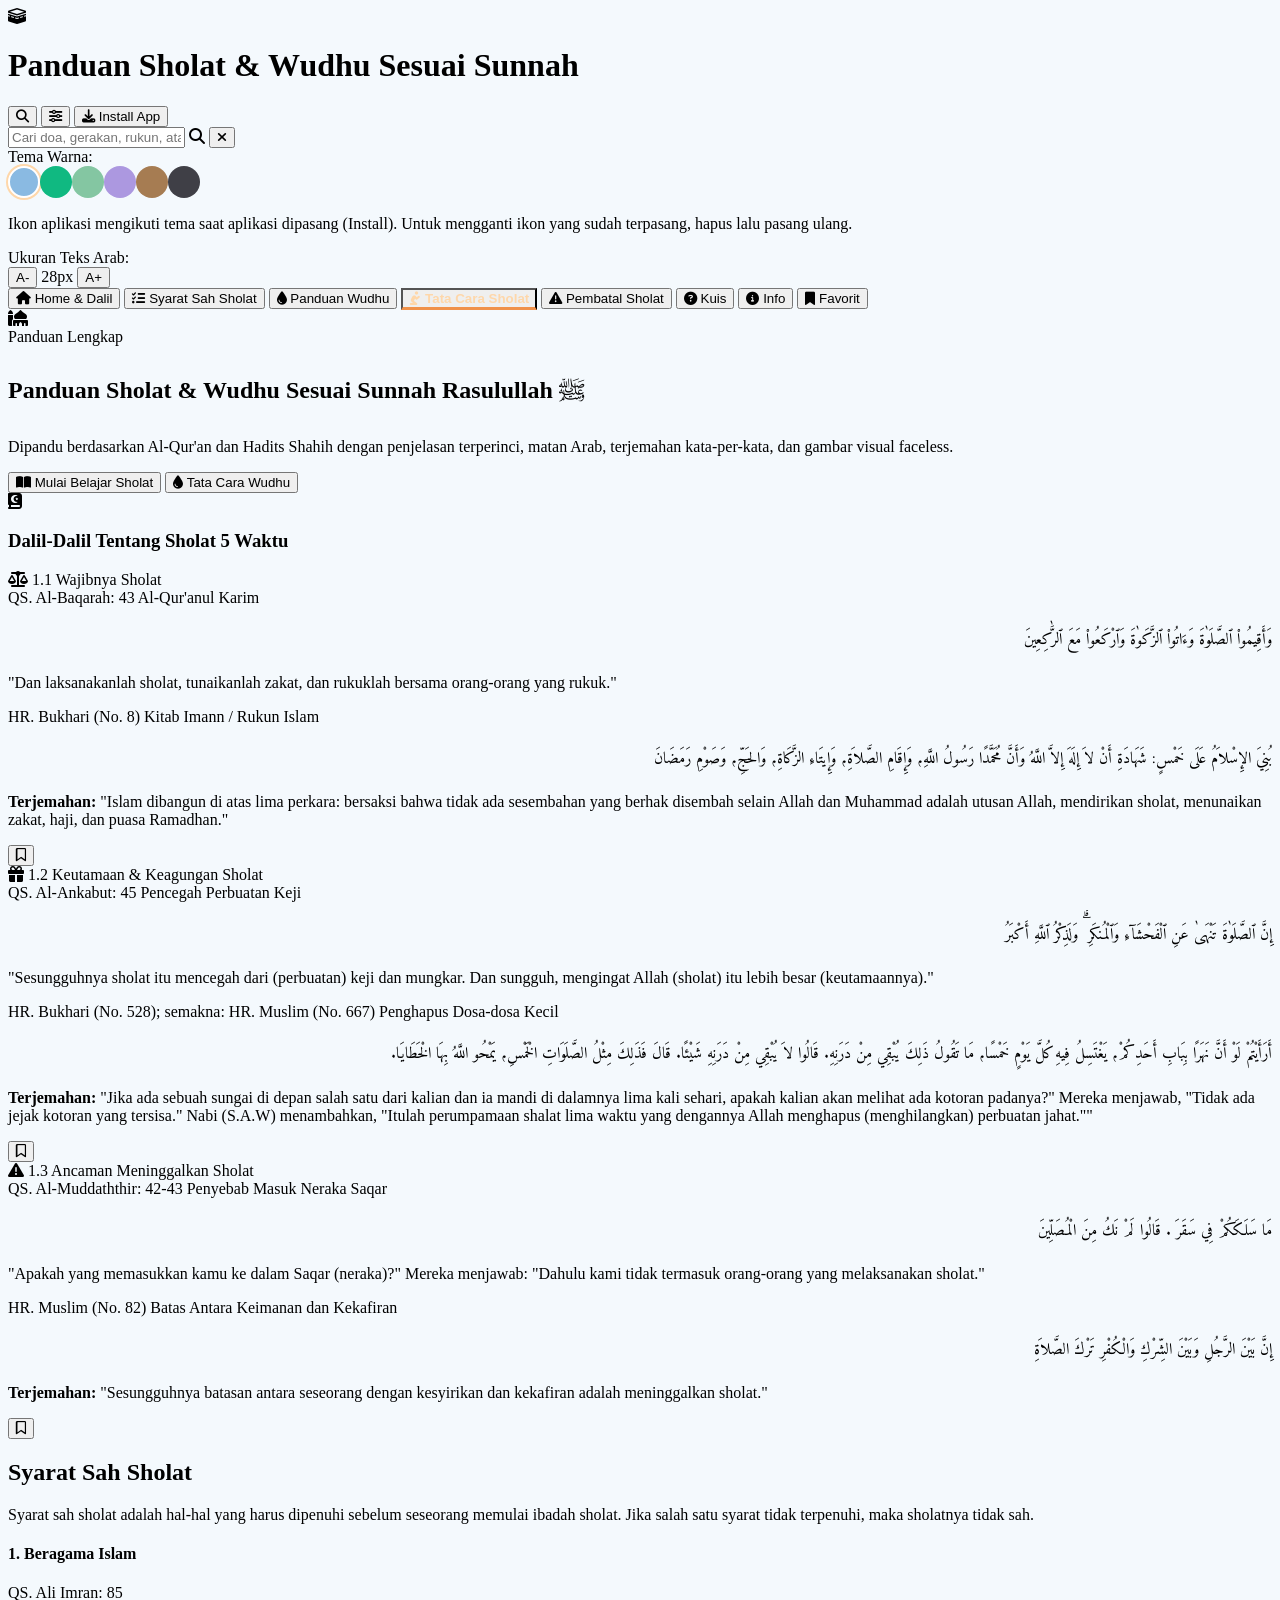
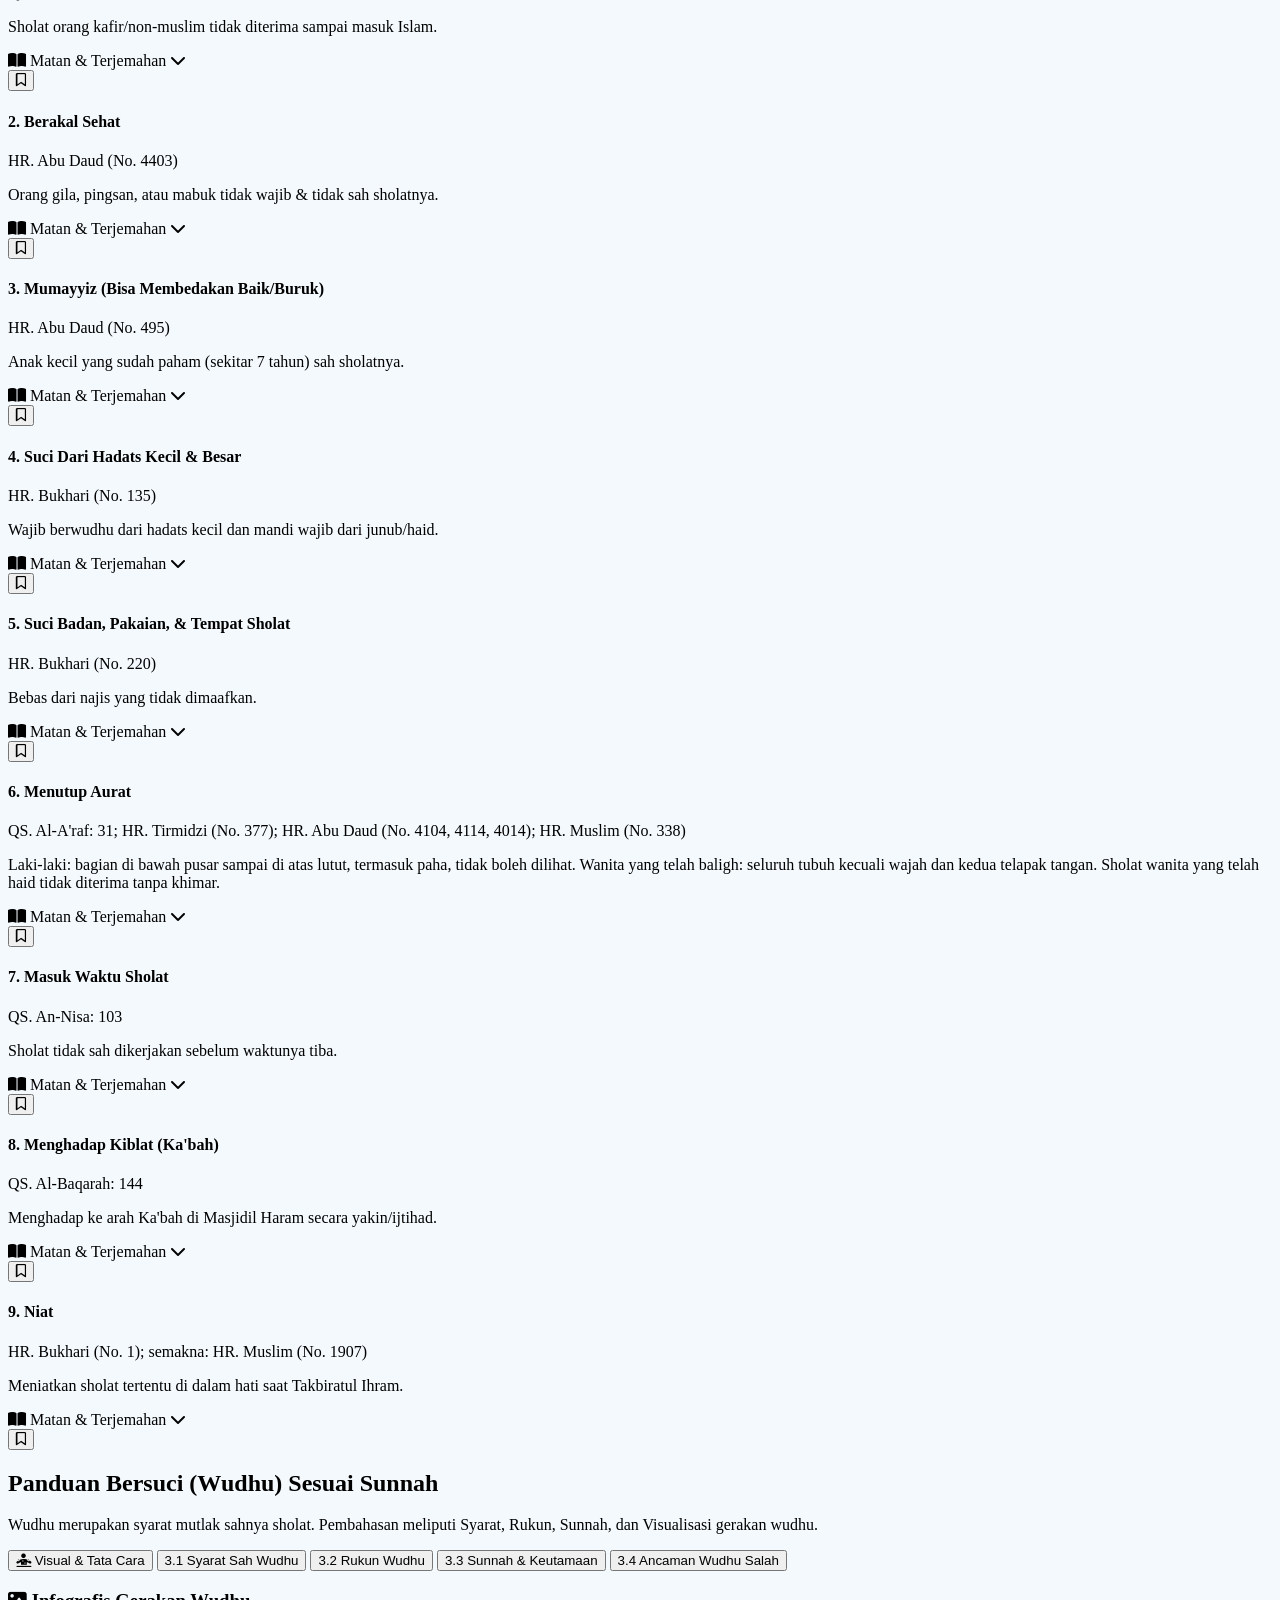
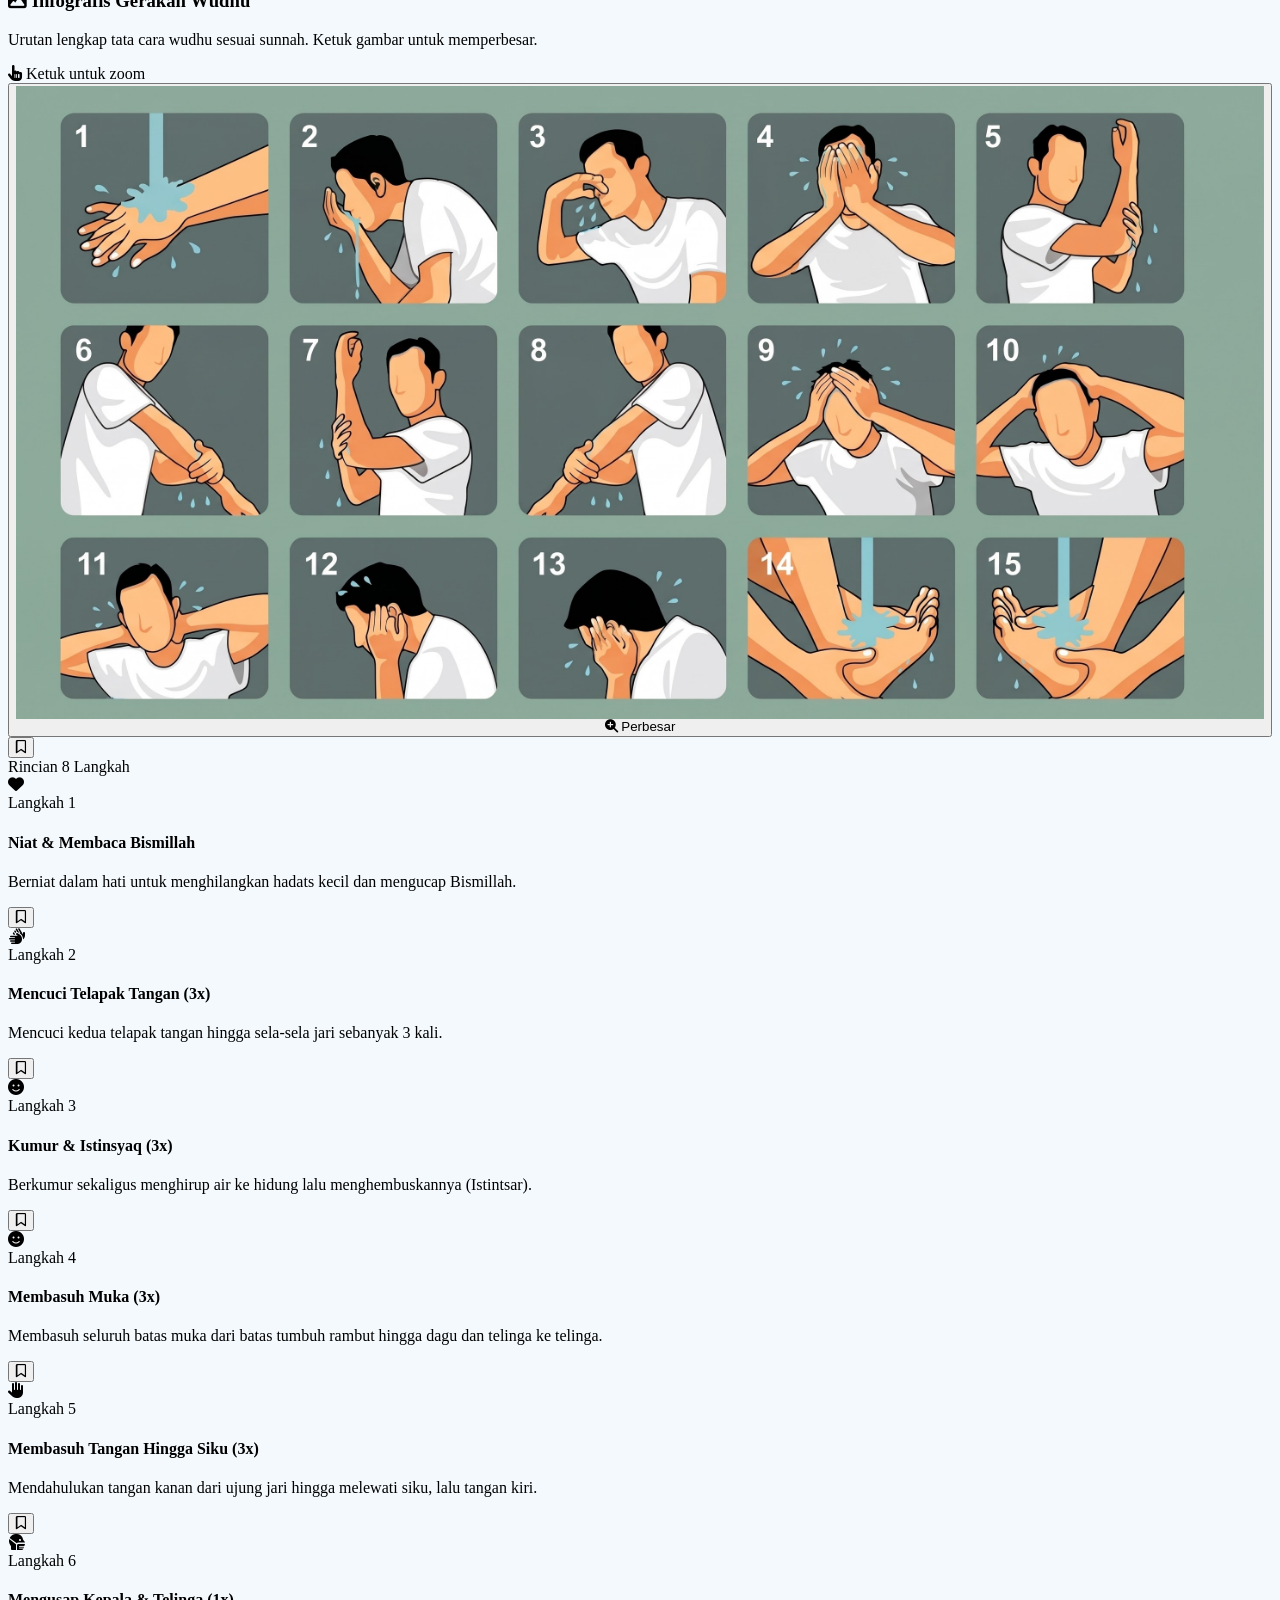
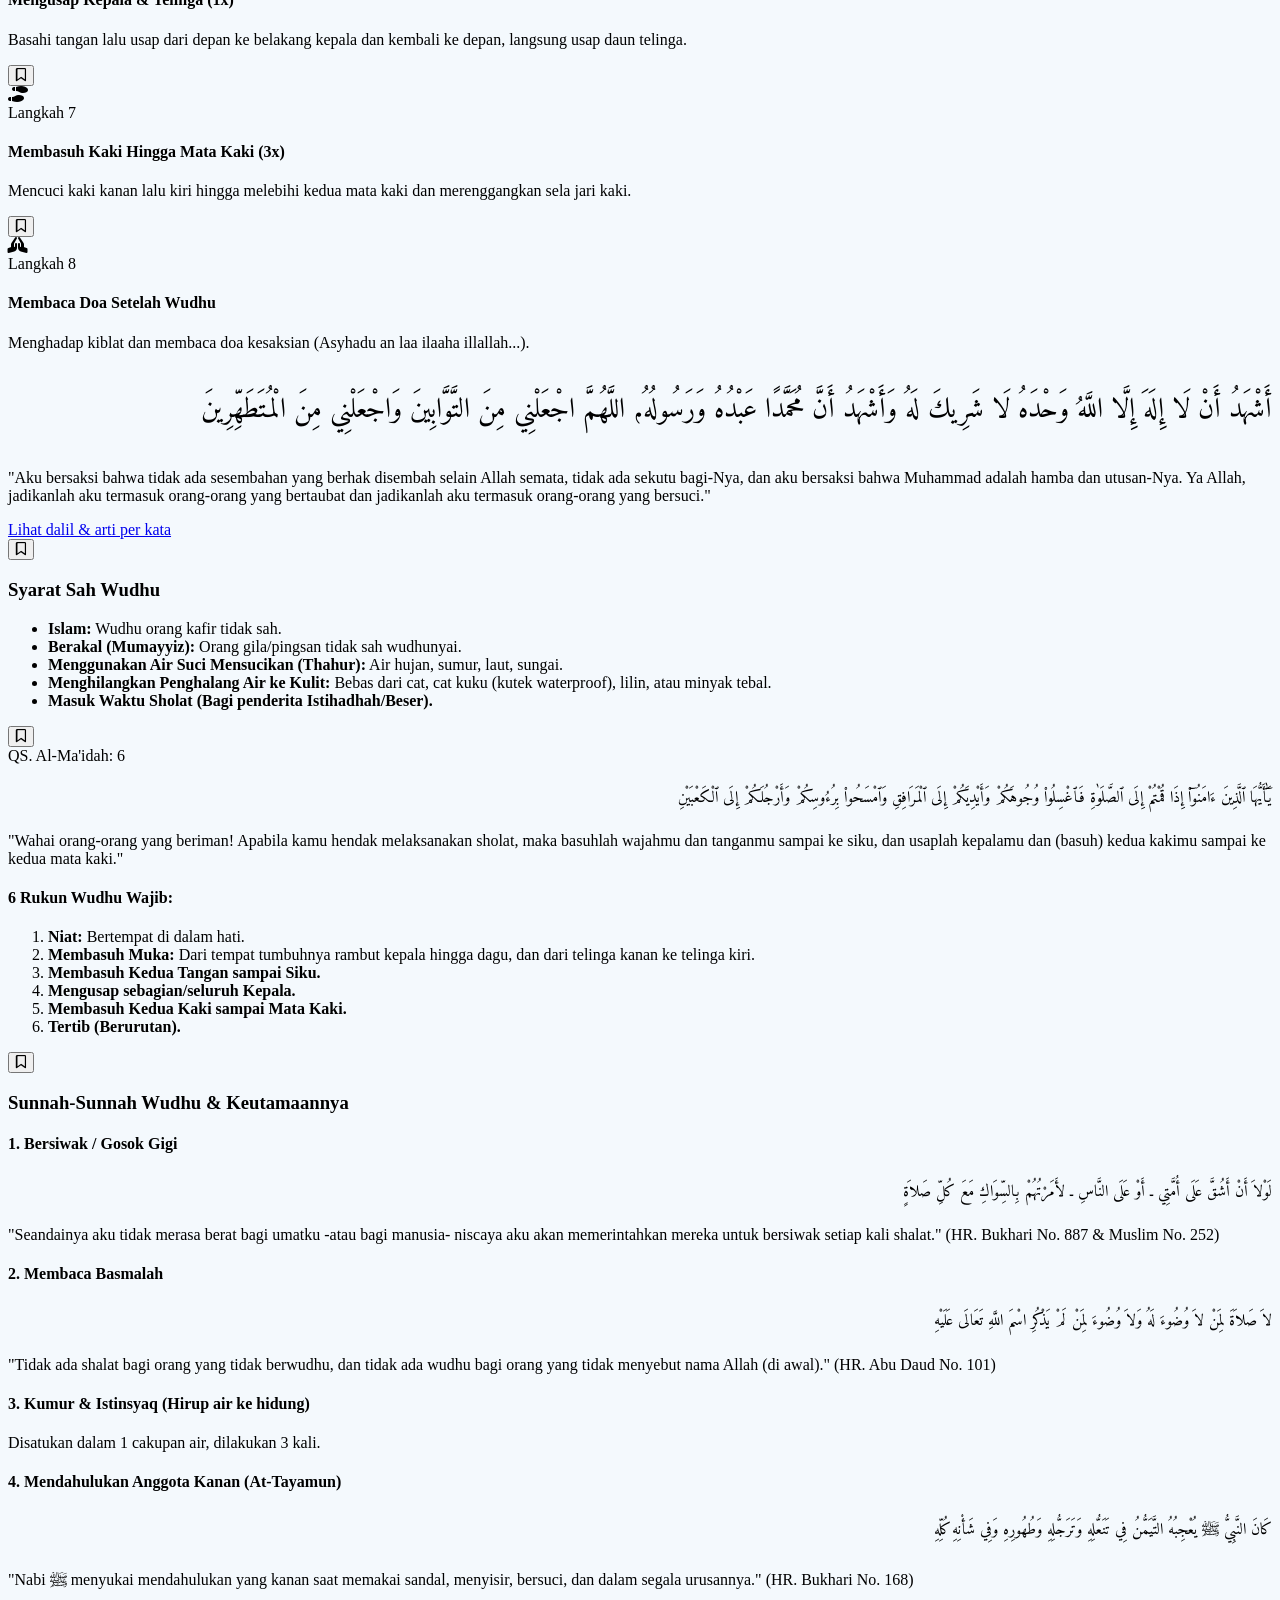
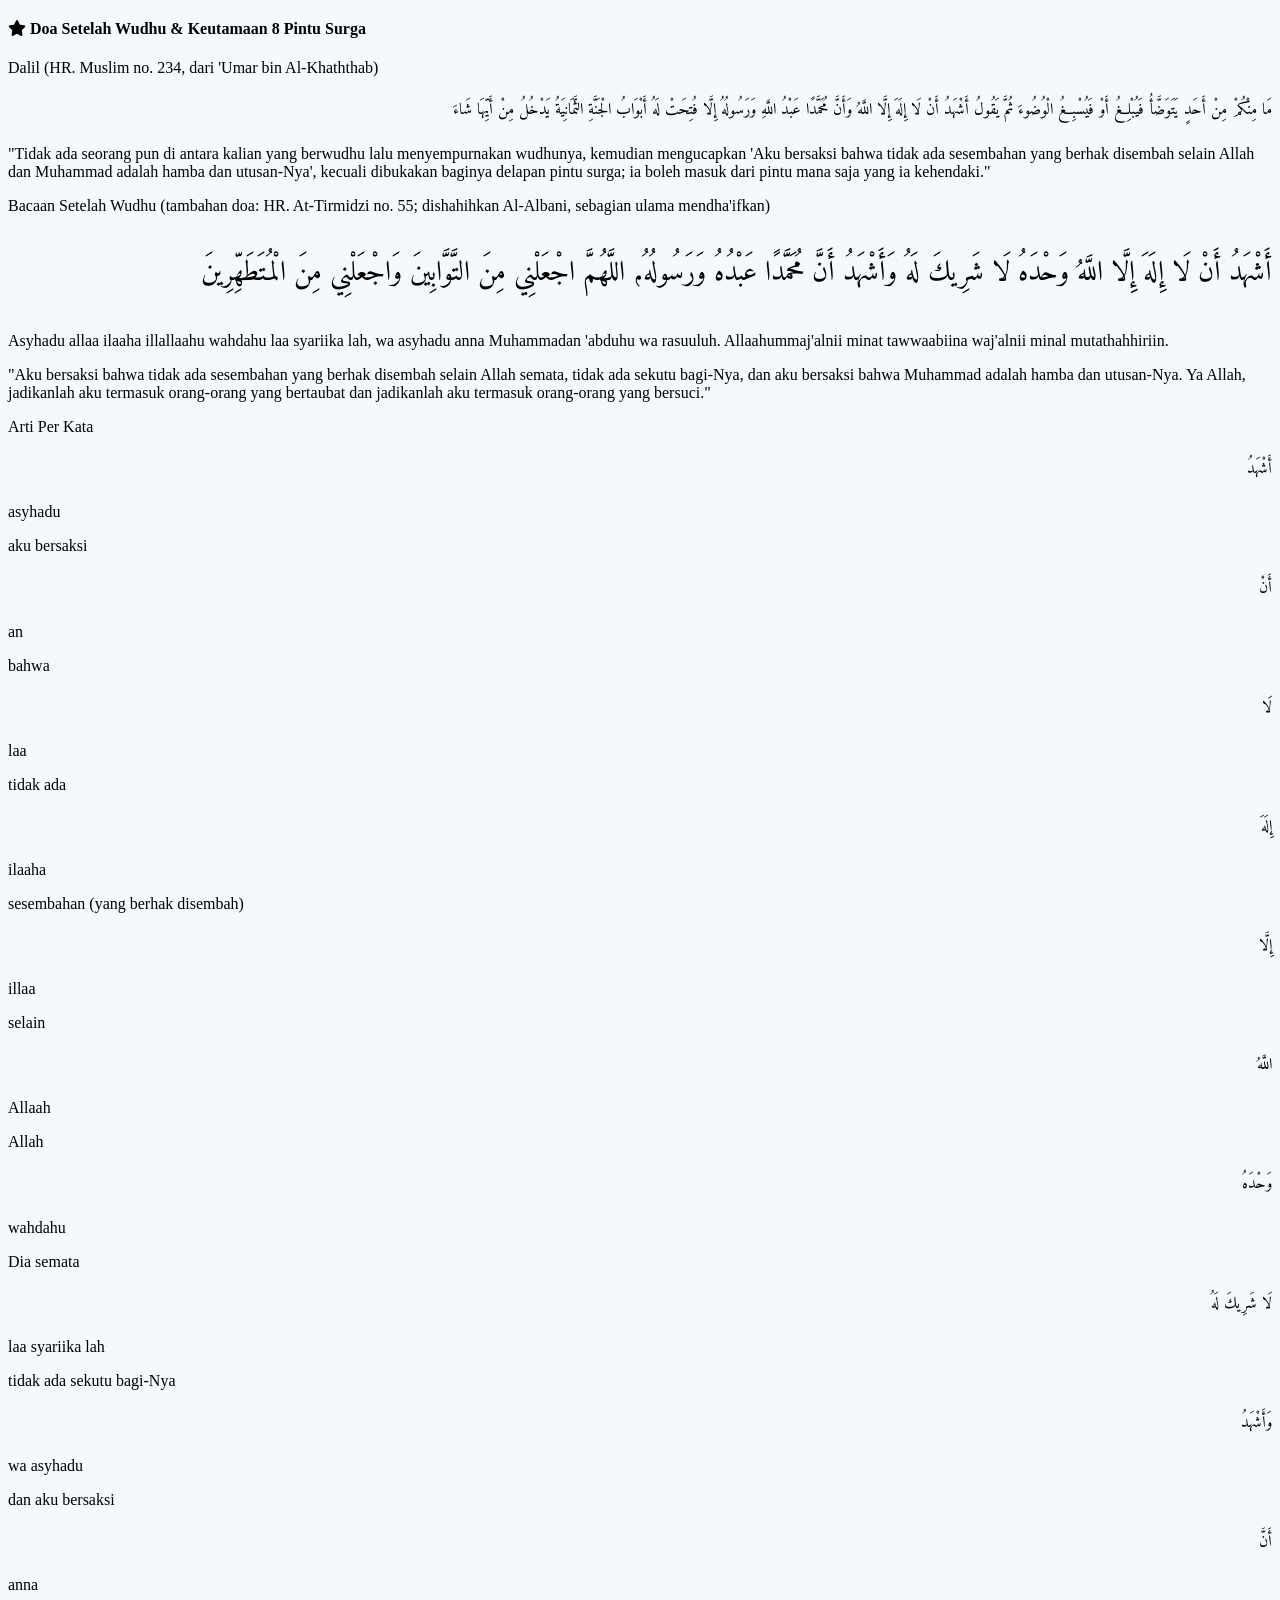
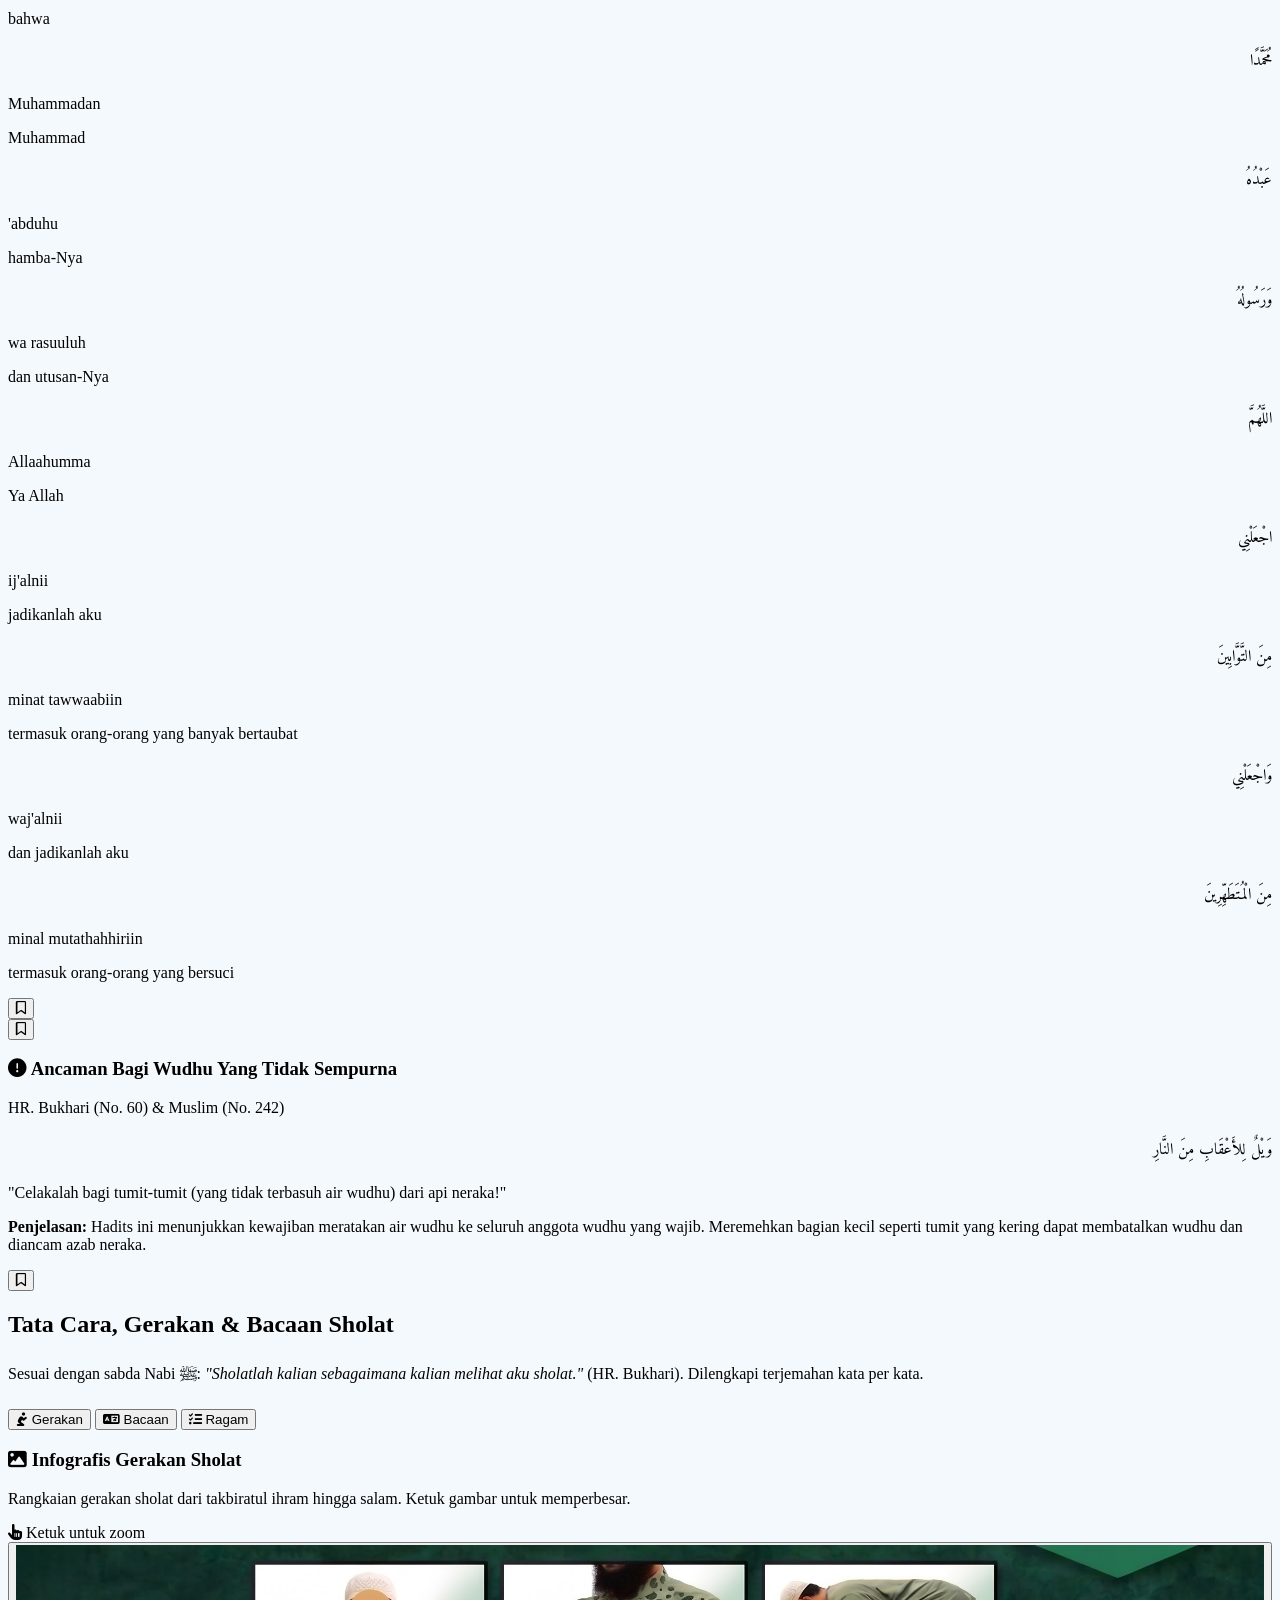
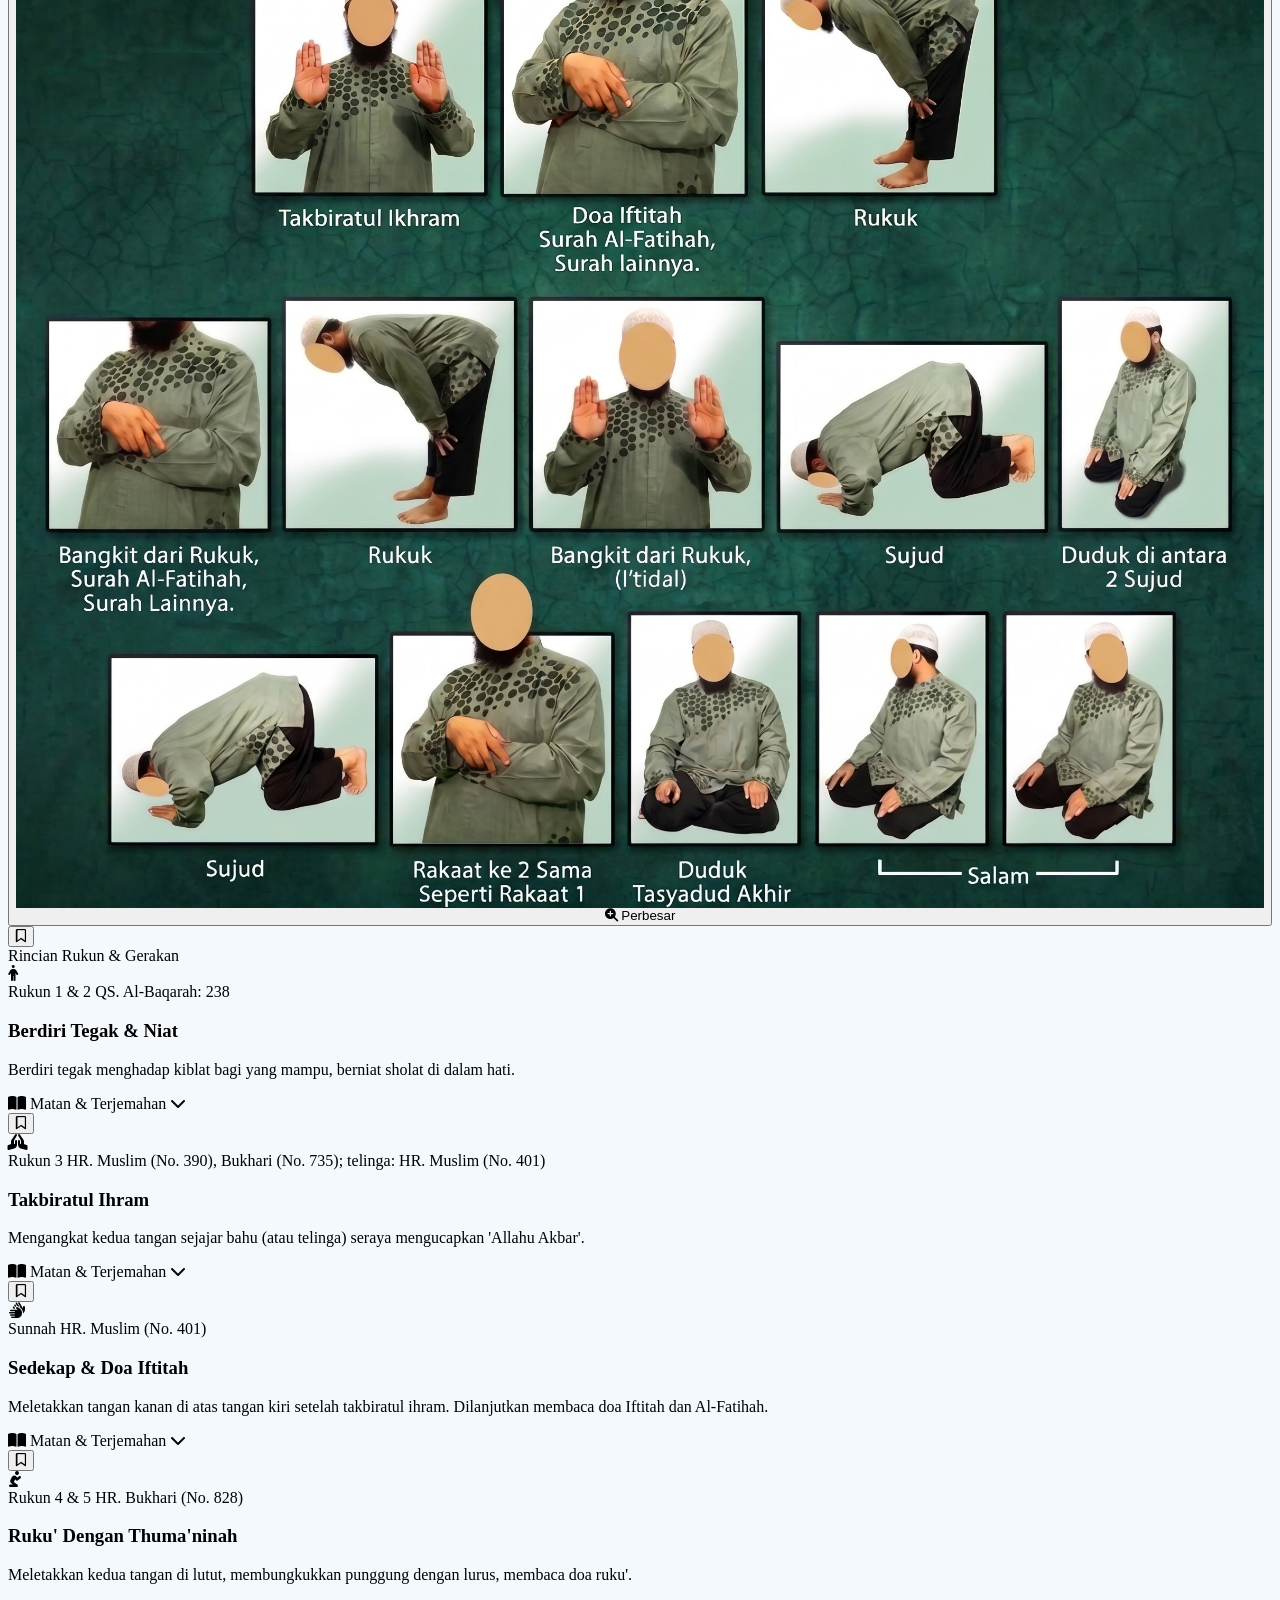
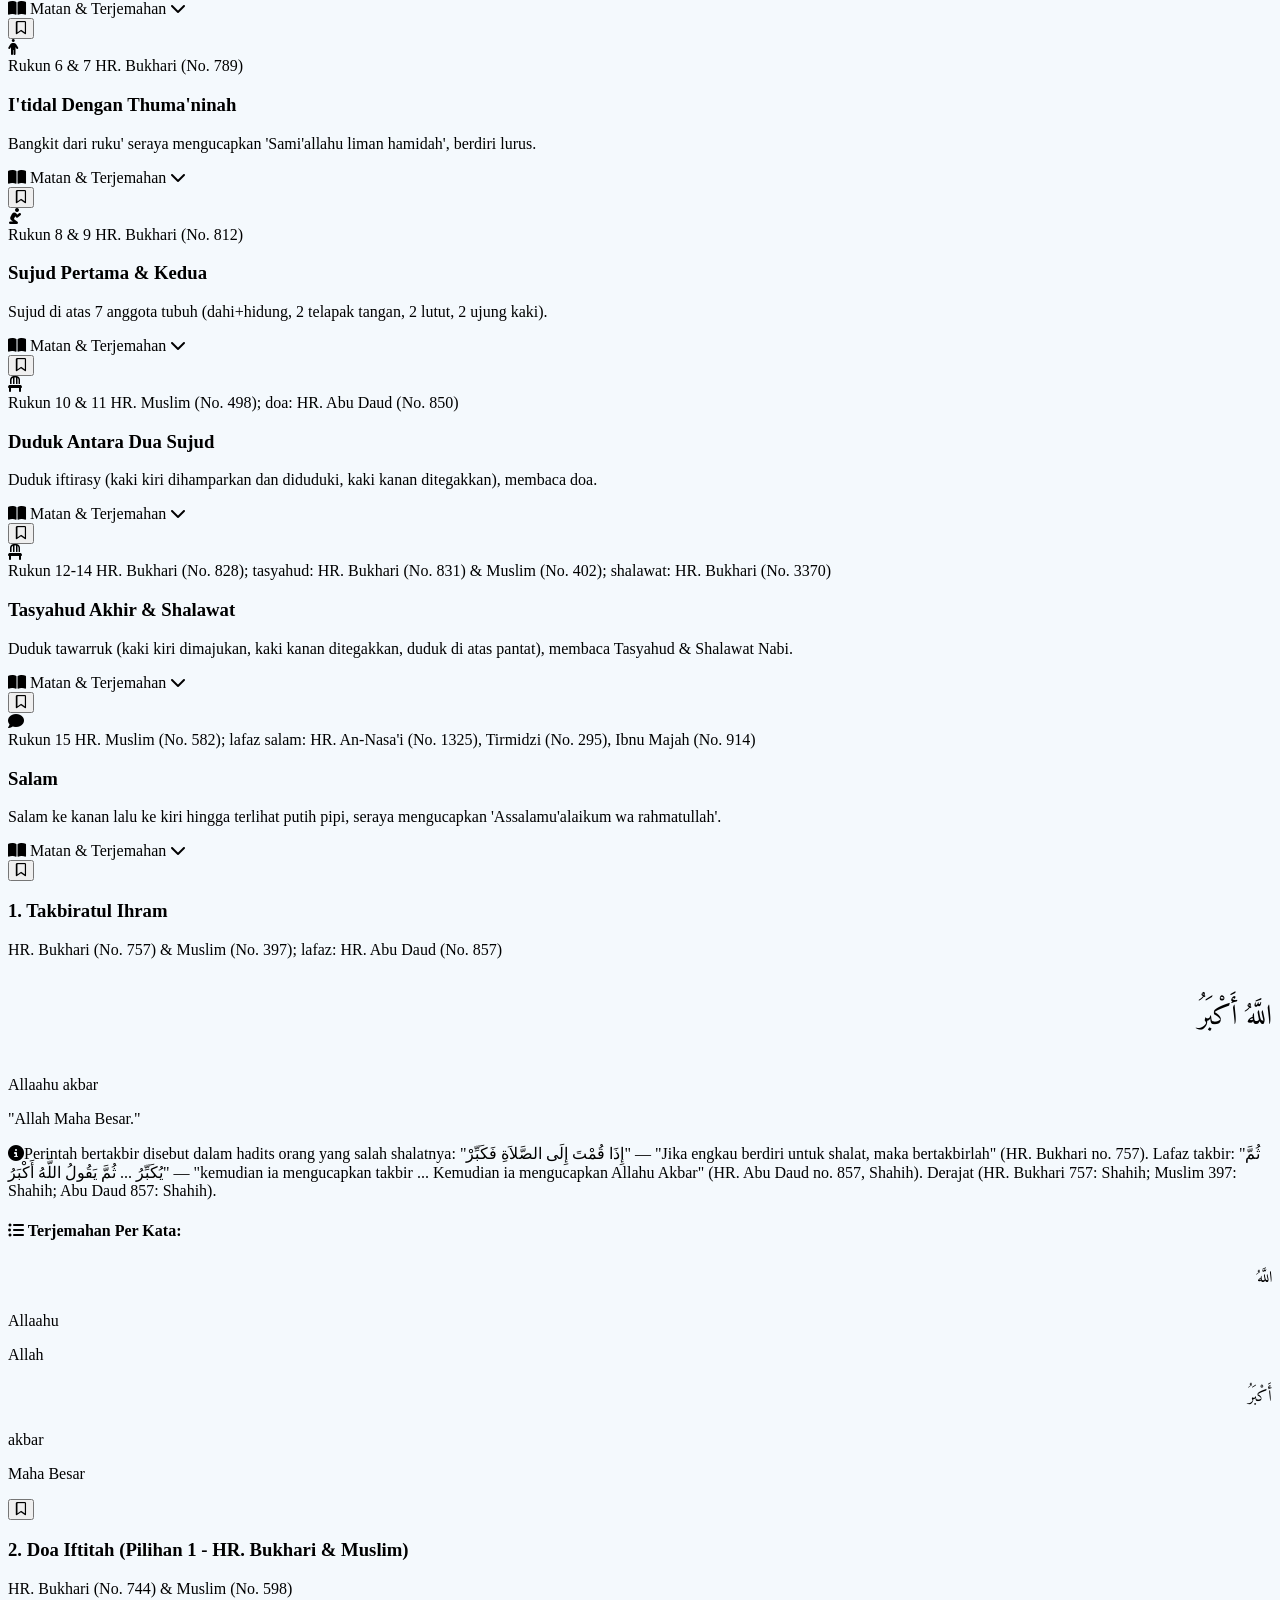
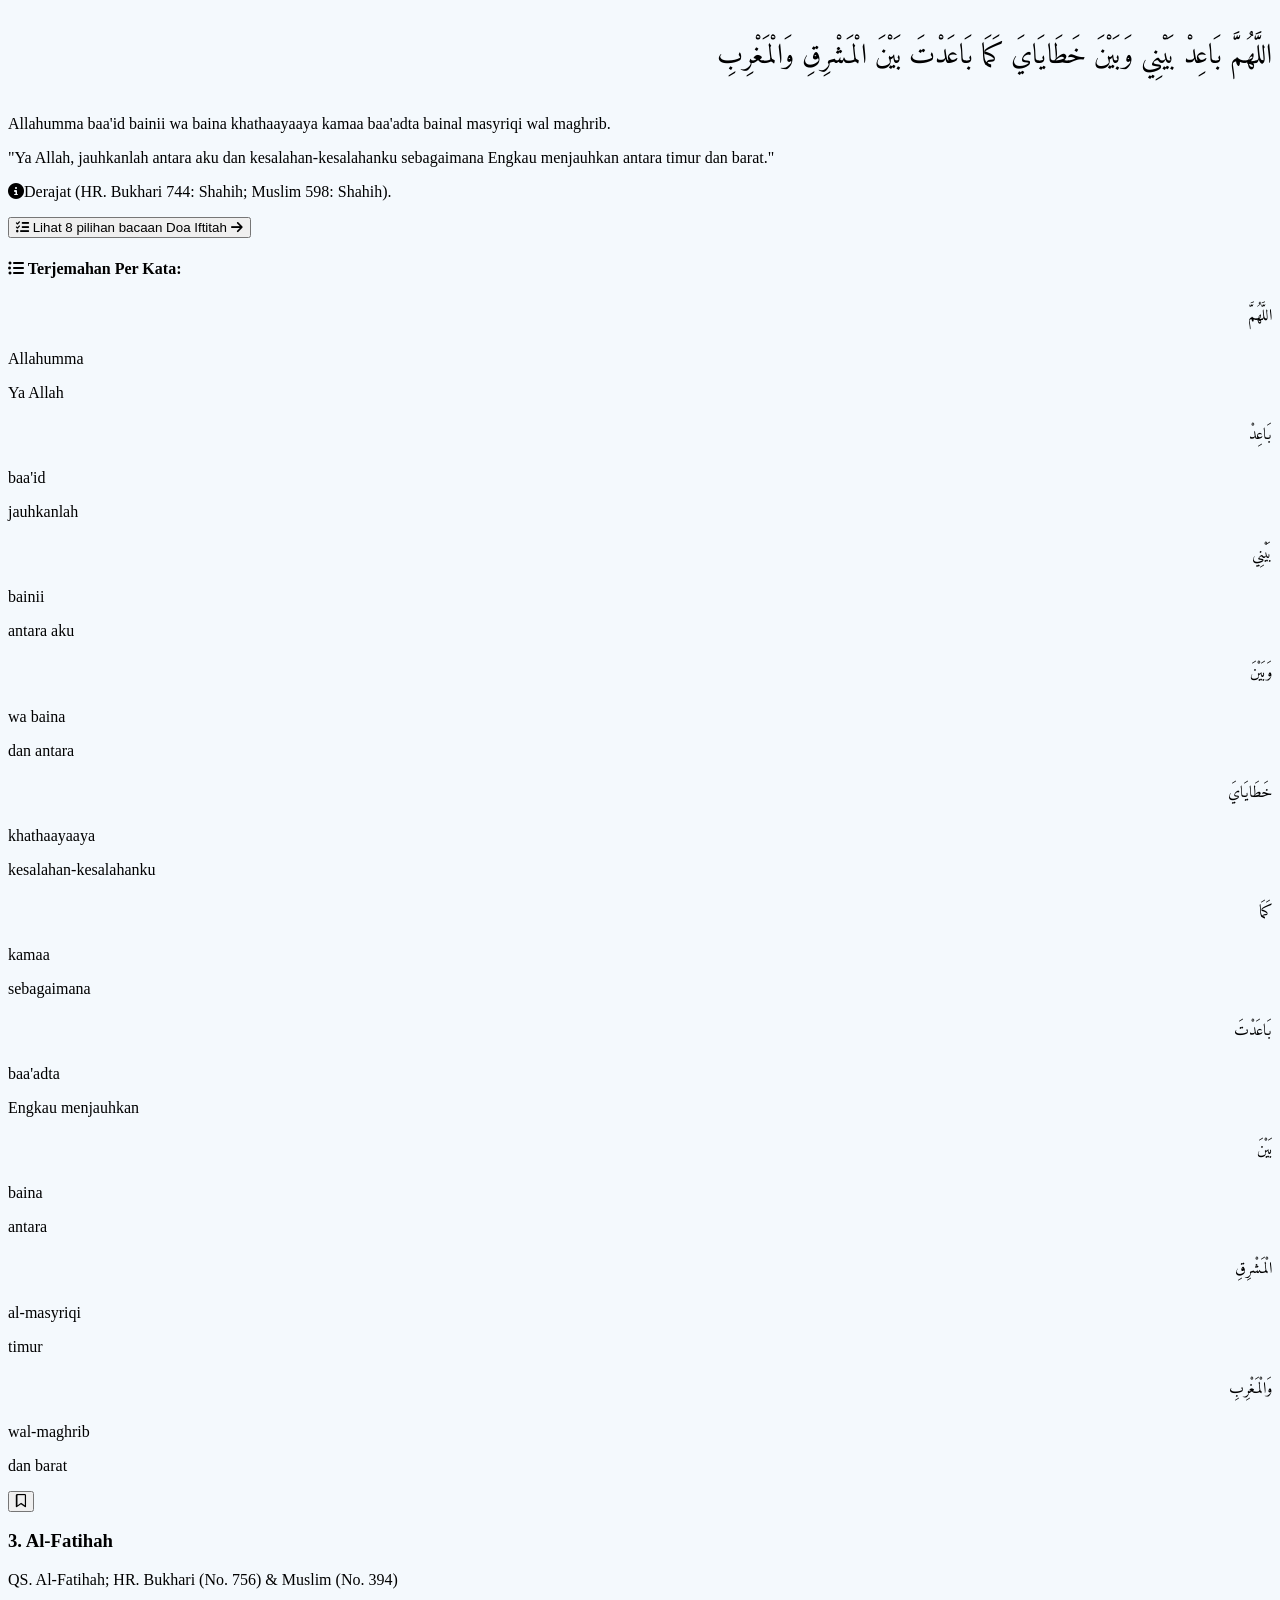
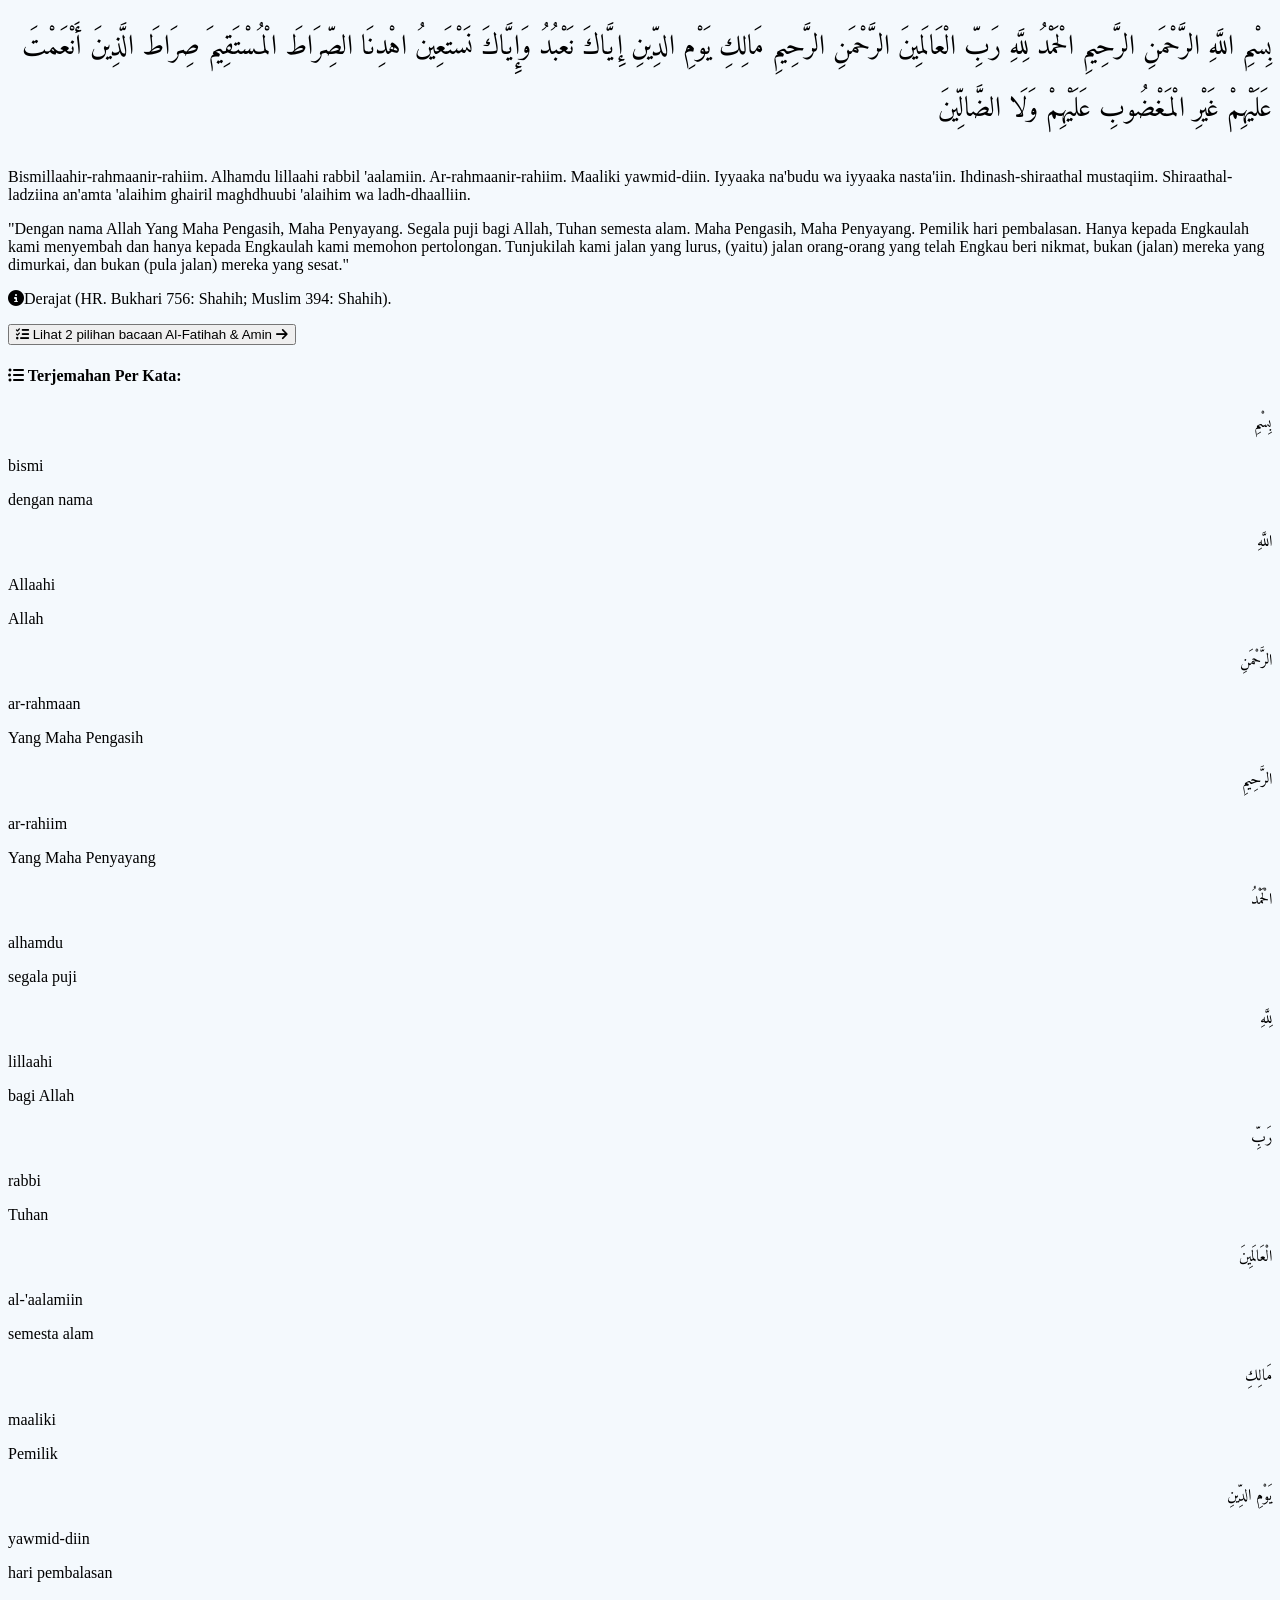
==== bacaan-sholat/index.html @ ae9d9efe "Add per-section SEO pages, meta tags, sitemap and Google verification Each main section gets its own" ====
<!DOCTYPE html>
<!-- DIBUAT OTOMATIS oleh scripts/build-pages.mjs dari index.html + js/data/routes.js. Jangan diedit langsung. -->
<html lang="id">
<head>
    <meta charset="UTF-8">
    <base href="../">
    <meta name="viewport" content="width=device-width, initial-scale=1.0">
    <title>Bacaan Sholat Lengkap: Arab, Latin &amp; Arti per Kata</title>

    <!-- SEO -->
    <meta name="description" content="Bacaan sholat lengkap dari takbiratul ihram, doa iftitah, Al-Fatihah, ruku, sujud, tasyahud dan shalawat hingga salam, dalam tulisan Arab, latin dan arti per kata.">
    <meta name="keywords" content="tata cara sholat, tata cara wudhu, bacaan sholat, doa setelah wudhu, syarat sah sholat, pembatal sholat, sholat sesuai sunnah, bacaan sholat latin dan artinya">
    <meta name="robots" content="index, follow, max-image-preview:large">
    <meta name="google-site-verification" content="QCF7VgD83QXwSeT7wKvTJpQHwt1-Q4OP29p5ZGuWldc">
    <meta name="author" content="Panduan Sholat Sunnah">
    <link rel="canonical" href="https://belajarsholat.is-my.app/bacaan-sholat/">

    <!-- Open Graph / social share preview -->
    <meta property="og:type" content="website">
    <meta property="og:locale" content="id_ID">
    <meta property="og:site_name" content="Panduan Sholat & Wudhu Sesuai Sunnah">
    <meta property="og:title" content="Bacaan Sholat Lengkap: Arab, Latin &amp; Arti per Kata">
    <meta property="og:description" content="Bacaan sholat lengkap dari takbiratul ihram, doa iftitah, Al-Fatihah, ruku, sujud, tasyahud dan shalawat hingga salam, dalam tulisan Arab, latin dan arti per kata.">
    <meta property="og:url" content="https://belajarsholat.is-my.app/bacaan-sholat/">
    <meta property="og:image" content="https://belajarsholat.is-my.app/og-image.jpg">
    <meta property="og:image:width" content="1200">
    <meta property="og:image:height" content="630">
    <meta property="og:image:alt" content="Infografis gerakan sholat sesuai sunnah">
    <meta name="twitter:card" content="summary_large_image">
    <meta name="twitter:title" content="Bacaan Sholat Lengkap: Arab, Latin &amp; Arti per Kata">
    <meta name="twitter:description" content="Bacaan sholat lengkap dari takbiratul ihram, doa iftitah, Al-Fatihah, ruku, sujud, tasyahud dan shalawat hingga salam, dalam tulisan Arab, latin dan arti per kata.">
    <meta name="twitter:image" content="https://belajarsholat.is-my.app/og-image.jpg">

    <!-- Structured data -->
    <script type="application/ld+json">
    {
        "@context": "https://schema.org",
        "@graph": [
            {
                "@type": "WebSite",
                "@id": "https://belajarsholat.is-my.app/#website",
                "url": "https://belajarsholat.is-my.app/",
                "name": "Panduan Sholat & Wudhu Sesuai Sunnah",
                "inLanguage": "id-ID"
            },
            {
                "@type": "WebApplication",
                "name": "Panduan Sholat & Wudhu Sesuai Sunnah",
                "url": "https://belajarsholat.is-my.app/",
                "description": "Panduan tata cara wudhu dan sholat sesuai sunnah dengan bacaan Arab, latin, arti per kata, ragam bacaan, kuis dan dalil Al-Qur'an serta hadits shahih.",
                "applicationCategory": "EducationalApplication",
                "operatingSystem": "Any",
                "inLanguage": "id-ID",
                "isAccessibleForFree": true,
                "image": "https://belajarsholat.is-my.app/og-image.jpg",
                "offers": { "@type": "Offer", "price": "0", "priceCurrency": "IDR" },
                "isPartOf": { "@id": "https://belajarsholat.is-my.app/#website" }
            }
        ]
    }
    </script>

    <!-- PWA Manifest -->
    <link rel="manifest" id="app-manifest" href="./manifest.json">
    <link rel="icon" id="app-icon" type="image/png" href="./icon-192.png">
    <link rel="apple-touch-icon" id="app-apple-icon" href="./icon-192.png">
    <meta name="theme-color" id="meta-theme-color" content="#375e85">
    <script>
        // Terapkan tema tersimpan sebelum render agar tidak berkedip
        (function () {
            var t = null;
            try { t = localStorage.getItem('theme'); } catch (e) {}
            if (!['langit', 'zamrud', 'taman', 'senja', 'coklat', 'gelap'].includes(t)) t = 'langit';
            document.documentElement.dataset.theme = t;
        })();
    </script>

    <!-- Tailwind CSS -->
    <script src="https://cdn.tailwindcss.com"></script>
    <script>
        tailwind.config = {
            theme: {
                extend: {
                    colors: {
                        emerald: {
                            50: 'rgb(var(--p-50) / <alpha-value>)',
                            100: 'rgb(var(--p-100) / <alpha-value>)',
                            200: 'rgb(var(--p-200) / <alpha-value>)',
                            300: 'rgb(var(--p-300) / <alpha-value>)',
                            400: 'rgb(var(--p-400) / <alpha-value>)',
                            500: 'rgb(var(--p-500) / <alpha-value>)',
                            600: 'rgb(var(--p-600) / <alpha-value>)',
                            700: 'rgb(var(--p-700) / <alpha-value>)',
                            800: 'rgb(var(--p-800) / <alpha-value>)',
                            900: 'rgb(var(--p-900) / <alpha-value>)',
                            950: 'rgb(var(--p-950) / <alpha-value>)',
                        },
                        gold: {
                            400: 'rgb(var(--g-400) / <alpha-value>)',
                            500: 'rgb(var(--g-500) / <alpha-value>)',
                            600: 'rgb(var(--g-600) / <alpha-value>)',
                        }
                    },
                    fontFamily: {
                        arabic: ['Amiri', 'Traditional Arabic', 'Scheherazade New', 'serif'],
                        sans: ['Inter', 'system-ui', 'sans-serif']
                    }
                }
            }
        }
    </script>

    <!-- Google Fonts -->
    <link rel="preconnect" href="https://fonts.googleapis.com">
    <link rel="preconnect" href="https://fonts.gstatic.com" crossorigin>
    <link href="https://fonts.googleapis.com/css2?family=Amiri:ital,wght@0,400;0,700;1,400&family=Inter:wght@300;400;500;600;700&display=swap" rel="stylesheet">

    <!-- FontAwesome Icons -->
    <link rel="stylesheet" href="https://cdnjs.cloudflare.com/ajax/libs/font-awesome/6.4.0/css/all.min.css">

    <link rel="stylesheet" href="./css/app.css">
</head>
<body class="bg-slate-50 text-slate-800 font-sans min-h-screen flex flex-col antialiased selection:bg-gold-500 selection:text-white">

    <!-- Header Navigation -->
    <header class="bg-emerald-900 text-white sticky top-0 z-50 shadow-md border-b border-gold-500/30">
        <div class="max-w-7xl mx-auto px-4 sm:px-6 lg:px-8">
            <div class="flex items-center justify-between h-16">
                <!-- Logo / Title -->
                <div class="flex items-center gap-3">
                    <div class="w-10 h-10 rounded-full bg-gold-500/20 border border-gold-400 flex items-center justify-center text-gold-400 font-bold text-xl">
                        <i class="fa-solid fa-kaaba"></i>
                    </div>
                    <div>
                        <h1 class="text-base sm:text-lg font-bold tracking-wide text-amber-50 leading-tight">Panduan Sholat & Wudhu Sesuai Sunnah</h1>
                    </div>
                </div>

                <!-- Header Actions -->
                <div class="flex items-center gap-2 sm:gap-4">
                    <!-- Search Input Toggle -->
                    <button onclick="toggleSearch()" class="p-2 rounded-lg bg-emerald-800/80 hover:bg-emerald-800 text-emerald-100 transition">
                        <i class="fa-solid fa-magnifying-glass"></i>
                    </button>
                    <!-- Settings Toggle (Font Size) -->
                    <button onclick="toggleSettings()" class="p-2 rounded-lg bg-emerald-800/80 hover:bg-emerald-800 text-emerald-100 transition">
                        <i class="fa-solid fa-sliders"></i>
                    </button>
                    <!-- Install PWA Button (Hidden by default) -->
                    <button id="pwa-install-btn" class="hidden items-center gap-2 px-3 py-1.5 rounded-lg bg-gold-500 hover:bg-gold-600 text-emerald-950 font-semibold text-xs transition shadow">
                        <i class="fa-solid fa-download"></i> Install App
                    </button>
                </div>
            </div>
        </div>

        <!-- Dynamic Search Bar (Hidden) -->
        <div id="search-bar" class="hidden bg-emerald-950 px-4 py-3 border-t border-emerald-800">
            <div class="max-w-3xl mx-auto relative">
                <input type="text" id="search-input" onkeyup="handleSearch()" placeholder="Cari doa, gerakan, rukun, atau dalil..." 
                    class="w-full pl-10 pr-4 py-2 bg-emerald-900 border border-emerald-700 rounded-xl text-white placeholder-emerald-400 focus:outline-none focus:ring-2 focus:ring-gold-500">
                <i class="fa-solid fa-magnifying-glass absolute left-3 top-3 text-emerald-400"></i>
                <button onclick="toggleSearch()" class="absolute right-3 top-2.5 text-emerald-400 hover:text-white">
                    <i class="fa-solid fa-xmark"></i>
                </button>
            </div>
        </div>

        <!-- Font Size Settings Bar (Hidden) -->
        <div id="settings-bar" class="hidden bg-emerald-950 px-4 py-3 border-t border-emerald-800 space-y-3">
            <div class="max-w-3xl mx-auto flex items-center justify-between text-sm text-emerald-200">
                <span>Tema Warna:</span>
                <div id="theme-picker" class="flex flex-wrap justify-end items-center gap-2"></div>
            </div>
            <p class="max-w-3xl mx-auto text-[11px] text-emerald-300">Ikon aplikasi mengikuti tema saat aplikasi dipasang (Install). Untuk mengganti ikon yang sudah terpasang, hapus lalu pasang ulang.</p>
            <div class="max-w-3xl mx-auto flex items-center justify-between text-sm text-emerald-200">
                <span>Ukuran Teks Arab:</span>
                <div class="flex items-center gap-3">
                    <button onclick="changeFontSize(-2)" class="px-3 py-1 bg-emerald-800 rounded hover:bg-emerald-700 font-bold">A-</button>
                    <span id="font-size-label" class="font-mono text-gold-400">28px</span>
                    <button onclick="changeFontSize(2)" class="px-3 py-1 bg-emerald-800 rounded hover:bg-emerald-700 font-bold">A+</button>
                </div>
            </div>
        </div>

        <!-- Navigation Tabs for Large Screens & Desktop -->
        <nav class="hidden md:flex bg-emerald-950/80 backdrop-blur overflow-x-auto border-t border-emerald-800/50 px-4">
            <div class="max-w-7xl mx-auto flex space-x-6">
                <button onclick="switchTab('home')" id="tab-home" class="nav-tab py-3 px-2 text-sm font-medium text-emerald-200 hover:text-gold-400 whitespace-nowrap tab-active">
                    <i class="fa-solid fa-house mr-1.5"></i> Home & Dalil
                </button>
                <button onclick="switchTab('syarat')" id="tab-syarat" class="nav-tab py-3 px-2 text-sm font-medium text-emerald-200 hover:text-gold-400 whitespace-nowrap">
                    <i class="fa-solid fa-list-check mr-1.5"></i> Syarat Sah Sholat
                </button>
                <button onclick="switchTab('wudhu')" id="tab-wudhu" class="nav-tab py-3 px-2 text-sm font-medium text-emerald-200 hover:text-gold-400 whitespace-nowrap">
                    <i class="fa-solid fa-droplet mr-1.5"></i> Panduan Wudhu
                </button>
                <button onclick="switchTab('rukun')" id="tab-rukun" class="nav-tab py-3 px-2 text-sm font-medium text-emerald-200 hover:text-gold-400 whitespace-nowrap">
                    <i class="fa-solid fa-person-praying mr-1.5"></i> Tata Cara Sholat
                </button>
                <button onclick="switchTab('pembatal')" id="tab-pembatal" class="nav-tab py-3 px-2 text-sm font-medium text-emerald-200 hover:text-gold-400 whitespace-nowrap">
                    <i class="fa-solid fa-triangle-exclamation mr-1.5"></i> Pembatal Sholat
                </button>
                <button onclick="switchTab('quiz')" id="tab-quiz" class="nav-tab py-3 px-2 text-sm font-medium text-emerald-200 hover:text-gold-400 whitespace-nowrap">
                    <i class="fa-solid fa-circle-question mr-1.5"></i> Kuis
                </button>
                <button onclick="switchTab('info')" id="tab-info" class="nav-tab py-3 px-2 text-sm font-medium text-emerald-200 hover:text-gold-400 whitespace-nowrap">
                    <i class="fa-solid fa-circle-info mr-1.5"></i> Info
                </button>
                <button onclick="switchTab('bookmarks')" id="tab-bookmarks" class="nav-tab py-3 px-2 text-sm font-medium text-emerald-200 hover:text-gold-400 whitespace-nowrap">
                    <i class="fa-solid fa-bookmark mr-1.5"></i> Favorit
                </button>
            </div>
        </nav>
    </header>

    <!-- Main Content Area -->
    <main class="flex-1 max-w-7xl w-full mx-auto px-4 sm:px-6 lg:px-8 py-6 mb-20 md:mb-8">

        <div id="search-status" role="status" aria-live="polite" class="hidden mb-5 rounded-2xl border border-emerald-200 bg-emerald-50 px-4 py-3 text-sm font-medium text-emerald-900">
        </div>

        <!-- TAB 1: HOME & DALIL -->
        <section id="content-home" class="tab-content hidden space-y-6">
            <!-- Hero Banner -->
            <div class="bg-gradient-to-r from-emerald-900 via-emerald-800 to-emerald-950 rounded-2xl p-6 md:p-8 text-white shadow-xl border border-gold-500/20 relative overflow-hidden">
                <div class="absolute -right-10 -bottom-10 opacity-10 text-gold-400">
                    <i class="fa-solid fa-mosque text-9xl"></i>
                </div>
                <div class="relative z-10 max-w-2xl">
                    <span class="inline-block px-3 py-1 bg-gold-500/20 text-gold-400 rounded-full text-xs font-semibold tracking-wider uppercase mb-3 border border-gold-400/30">Panduan Lengkap</span>
                    <h2 class="text-2xl md:text-3xl font-bold text-amber-50 leading-tight mb-2">Panduan Sholat & Wudhu Sesuai Sunnah Rasulullah <span class="font-arabic">ﷺ</span></h2>
                    <p class="text-emerald-200 text-sm md:text-base mb-4">
                        Dipandu berdasarkan Al-Qur'an dan Hadits Shahih dengan penjelasan terperinci, matan Arab, terjemahan kata-per-kata, dan gambar visual faceless.
                    </p>
                    <div class="flex flex-wrap gap-3">
                        <button onclick="switchTab('rukun')" class="px-4 py-2 bg-gold-500 hover:bg-gold-600 text-emerald-950 font-bold rounded-xl text-sm transition shadow-lg flex items-center gap-2">
                            <i class="fa-solid fa-book-open"></i> Mulai Belajar Sholat
                        </button>
                        <button onclick="switchTab('wudhu')" class="px-4 py-2 bg-emerald-800/80 hover:bg-emerald-700 text-white font-medium rounded-xl text-sm transition border border-emerald-600 flex items-center gap-2">
                            <i class="fa-solid fa-droplet"></i> Tata Cara Wudhu
                        </button>
                    </div>
                </div>
            </div>

            <!-- Dalil Cards Section -->
            <div class="space-y-6">
                <div class="flex items-center gap-3 border-b border-slate-200 pb-3">
                    <i class="fa-solid fa-book-quran text-emerald-800 text-xl"></i>
                    <h3 class="text-xl font-bold text-slate-800">Dalil-Dalil Tentang Sholat 5 Waktu</h3>
                </div>

                <!-- 1.1 Dalil Wajibnya Sholat -->
                <div data-bm="dalil-wajib" data-bm-title="Dalil Wajibnya Sholat" class="search-item bg-white rounded-2xl p-6 shadow-sm border border-slate-200 hover:shadow-md transition">
                    <div class="flex items-center justify-between mb-4">
                        <span class="bg-emerald-100 text-emerald-800 text-xs font-bold px-3 py-1 rounded-full flex items-center gap-1">
                            <i class="fa-solid fa-scale-balanced"></i> 1.1 Wajibnya Sholat
                        </span>
                    </div>

                    <!-- Qur'an Evidence -->
                    <div class="space-y-4 mb-6">
                        <div class="bg-slate-50 p-4 rounded-xl border-l-4 border-emerald-700">
                            <div class="flex justify-between text-xs text-slate-500 mb-2 font-medium">
                                <span>QS. Al-Baqarah: 43</span>
                                <span>Al-Qur'anul Karim</span>
                            </div>
                            <p class="font-arabic text-right text-emerald-950 text-2xl mb-3 leading-loose" dir="rtl">
                                وَأَقِيمُوا۟ ٱلصَّلَوٰةَ وَءَاتُوا۟ ٱلزَّكَوٰةَ وَٱرْكَعُوا۟ مَعَ ٱلرَّٰكِعِينَ
                            </p>
                            <p class="text-sm text-slate-700 italic mb-1">
                                "Dan laksanakanlah sholat, tunaikanlah zakat, dan rukuklah bersama orang-orang yang rukuk."
                            </p>
                        </div>

                        <!-- Hadith Evidence -->
                        <div class="bg-slate-50 p-4 rounded-xl border-l-4 border-gold-500">
                            <div class="flex justify-between text-xs text-slate-500 mb-2 font-medium">
                                <span>HR. Bukhari (No. 8)</span>
                                <span>Kitab Imann / Rukun Islam</span>
                            </div>
                            <p class="font-arabic text-right text-emerald-950 text-xl mb-3 leading-loose" dir="rtl">
                                بُنِيَ الإِسْلاَمُ عَلَى خَمْسٍ: شَهَادَةِ أَنْ لاَ إِلَهَ إِلاَّ اللَّهُ وَأَنَّ مُحَمَّدًا رَسُولُ اللَّهِ، وَإِقَامِ الصَّلاَةِ، وَإِيتَاءِ الزَّكَاةِ، وَالحَجِّ، وَصَوْمِ رَمَضَانَ
                            </p>
                            <p class="text-sm text-slate-700">
                                <strong>Terjemahan:</strong> "Islam dibangun di atas lima perkara: bersaksi bahwa tidak ada sesembahan yang berhak disembah selain Allah dan Muhammad adalah utusan Allah, mendirikan sholat, menunaikan zakat, haji, dan puasa Ramadhan."
                            </p>
                        </div>
                    </div>
                </div>

                <!-- 1.2 Dalil Ganjaran Mengerjakan Sholat -->
                <div data-bm="dalil-ganjaran" data-bm-title="Ganjaran Mengerjakan Sholat" class="search-item bg-white rounded-2xl p-6 shadow-sm border border-slate-200 hover:shadow-md transition">
                    <div class="flex items-center justify-between mb-4">
                        <span class="bg-amber-100 text-amber-800 text-xs font-bold px-3 py-1 rounded-full flex items-center gap-1">
                            <i class="fa-solid fa-gift"></i> 1.2 Keutamaan & Keagungan Sholat
                        </span>
                    </div>

                    <div class="space-y-4">
                        <!-- Quran -->
                        <div class="bg-slate-50 p-4 rounded-xl border-l-4 border-emerald-700">
                            <div class="flex justify-between text-xs text-slate-500 mb-2 font-medium">
                                <span>QS. Al-Ankabut: 45</span>
                                <span>Pencegah Perbuatan Keji</span>
                            </div>
                            <p class="font-arabic text-right text-emerald-950 text-2xl mb-3 leading-loose" dir="rtl">
                                إِنَّ ٱلصَّلَوٰةَ تَنْهَىٰ عَنِ ٱلْفَحْشَآءِ وَٱلْمُنكَرِ ۗ وَلَذِكْرُ ٱللَّهِ أَكْبَرُ
                            </p>
                            <p class="text-sm text-slate-700 italic">
                                "Sesungguhnya sholat itu mencegah dari (perbuatan) keji dan mungkar. Dan sungguh, mengingat Allah (sholat) itu lebih besar (keutamaannya)."
                            </p>
                        </div>

                        <!-- Hadith Permisalan Mandi 5 Kali -->
                        <div class="bg-slate-50 p-4 rounded-xl border-l-4 border-gold-500">
                            <div class="flex justify-between text-xs text-slate-500 mb-2 font-medium">
                                <span>HR. Bukhari (No. 528); semakna: HR. Muslim (No. 667)</span>
                                <span>Penghapus Dosa-dosa Kecil</span>
                            </div>
                            <p class="font-arabic text-right text-emerald-950 text-xl mb-3 leading-loose" dir="rtl">
                                أَرَأَيْتُمْ لَوْ أَنَّ نَهَرًا بِبَابِ أَحَدِكُمْ، يَغْتَسِلُ فِيهِ كُلَّ يَوْمٍ خَمْسًا، مَا تَقُولُ ذَلِكَ يُبْقِي مِنْ دَرَنِهِ. قَالُوا لاَ يُبْقِي مِنْ دَرَنِهِ شَيْئًا. قَالَ  فَذَلِكَ مِثْلُ الصَّلَوَاتِ الْخَمْسِ، يَمْحُو اللَّهُ بِهَا الْخَطَايَا.
                            </p>
                            <p class="text-sm text-slate-700">
                                <strong>Terjemahan:</strong> "Jika ada sebuah sungai di depan salah satu dari kalian dan ia mandi di dalamnya lima kali sehari, apakah kalian akan melihat ada kotoran padanya?" Mereka menjawab, "Tidak ada jejak kotoran yang tersisa." Nabi (S.A.W) menambahkan, "Itulah perumpamaan shalat lima waktu yang dengannya Allah menghapus (menghilangkan) perbuatan jahat.""
                            </p>
                        </div>
                    </div>
                </div>

                <!-- 1.3 Dalil Ancaman Meninggalkan Sholat -->
                <div data-bm="dalil-ancaman" data-bm-title="Ancaman Meninggalkan Sholat" class="search-item bg-white rounded-2xl p-6 shadow-sm border border-red-200 hover:shadow-md transition">
                    <div class="flex items-center justify-between mb-4">
                        <span class="bg-red-100 text-red-800 text-xs font-bold px-3 py-1 rounded-full flex items-center gap-1">
                            <i class="fa-solid fa-triangle-exclamation"></i> 1.3 Ancaman Meninggalkan Sholat
                        </span>
                    </div>

                    <div class="space-y-4">
                        <div class="bg-red-50/50 p-4 rounded-xl border-l-4 border-red-600">
                            <div class="flex justify-between text-xs text-slate-500 mb-2 font-medium">
                                <span>QS. Al-Muddaththir: 42-43</span>
                                <span>Penyebab Masuk Neraka Saqar</span>
                            </div>
                            <p class="font-arabic text-right text-emerald-950 text-2xl mb-3 leading-loose" dir="rtl">
                                مَا سَلَكَكُمْ فِي سَقَرَ . قَالُوا لَمْ نَكُ مِنَ الْمُصَلِّينَ
                            </p>
                            <p class="text-sm text-slate-700 italic">
                                "Apakah yang memasukkan kamu ke dalam Saqar (neraka)?" Mereka menjawab: "Dahulu kami tidak termasuk orang-orang yang melaksanakan sholat."
                            </p>
                        </div>

                        <div class="bg-red-50/50 p-4 rounded-xl border-l-4 border-red-600">
                            <div class="flex justify-between text-xs text-slate-500 mb-2 font-medium">
                                <span>HR. Muslim (No. 82)</span>
                                <span>Batas Antara Keimanan dan Kekafiran</span>
                            </div>
                            <p class="font-arabic text-right text-emerald-950 text-xl mb-3 leading-loose" dir="rtl">
                                إِنَّ بَيْنَ الرَّجُلِ وَبَيْنَ الشِّرْكِ وَالْكُفْرِ تَرْكَ الصَّلاَةِ
                            </p>
                            <p class="text-sm text-slate-700">
                                <strong>Terjemahan:</strong> "Sesungguhnya batasan antara seseorang dengan kesyirikan dan kekafiran adalah meninggalkan sholat."
                            </p>
                        </div>
                    </div>
                </div>
            </div>
        </section>

        <!-- TAB 2: SYARAT SAH SHOLAT -->
        <section id="content-syarat" class="tab-content hidden space-y-6">
            <div class="bg-emerald-900 text-white p-6 rounded-2xl shadow-md border border-gold-500/20">
                <h2 class="text-2xl font-bold mb-2 text-amber-50">Syarat Sah Sholat</h2>
                <p class="text-emerald-200 text-sm">
                    Syarat sah sholat adalah hal-hal yang harus dipenuhi sebelum seseorang memulai ibadah sholat. Jika salah satu syarat tidak terpenuhi, maka sholatnya tidak sah.
                </p>
            </div>

            <!-- List Syarat Sah Grid -->
            <div id="syarat-container" class="grid grid-cols-1 md:grid-cols-2 gap-4">
                <!-- Javascript will dynamic render or hardcode structured content -->
            </div>
        </section>

        <!-- TAB 3: TATA CARA WUDHU -->
        <section id="content-wudhu" class="tab-content hidden space-y-6">
            <div class="bg-emerald-900 text-white p-6 rounded-2xl shadow-md border border-gold-500/20">
                <h2 class="text-2xl font-bold mb-2 text-amber-50">Panduan Bersuci (Wudhu) Sesuai Sunnah</h2>
                <p class="text-emerald-200 text-sm">
                    Wudhu merupakan syarat mutlak sahnya sholat. Pembahasan meliputi Syarat, Rukun, Sunnah, dan Visualisasi gerakan wudhu.
                </p>
            </div>

            <!-- Sub Tabs inside Wudhu -->
            <div class="flex overflow-x-auto gap-2 pb-2 -mx-1 px-1">
                <button onclick="switchWudhuSub('wudhu-langkah')" id="sub-wudhu-langkah" class="wudhu-sub-btn px-4 py-2 text-sm font-semibold rounded-full border whitespace-nowrap transition shrink-0 bg-emerald-800 text-white border-emerald-800 shadow-sm">
                    <i class="fa-solid fa-person-dots-from-line mr-1"></i> Visual & Tata Cara
                </button>
                <button onclick="switchWudhuSub('wudhu-syarat')" id="sub-wudhu-syarat" class="wudhu-sub-btn px-4 py-2 text-sm font-semibold rounded-full border whitespace-nowrap transition shrink-0 bg-white text-slate-600 border-slate-200">
                    3.1 Syarat Sah Wudhu
                </button>
                <button onclick="switchWudhuSub('wudhu-rukun')" id="sub-wudhu-rukun" class="wudhu-sub-btn px-4 py-2 text-sm font-semibold rounded-full border whitespace-nowrap transition shrink-0 bg-white text-slate-600 border-slate-200">
                    3.2 Rukun Wudhu
                </button>
                <button onclick="switchWudhuSub('wudhu-sunnah')" id="sub-wudhu-sunnah" class="wudhu-sub-btn px-4 py-2 text-sm font-semibold rounded-full border whitespace-nowrap transition shrink-0 bg-white text-slate-600 border-slate-200">
                    3.3 Sunnah & Keutamaan
                </button>
                <button onclick="switchWudhuSub('wudhu-ancaman')" id="sub-wudhu-ancaman" class="wudhu-sub-btn px-4 py-2 text-sm font-semibold rounded-full border whitespace-nowrap transition shrink-0 bg-white text-slate-600 border-slate-200">
                    3.4 Ancaman Wudhu Salah
                </button>
            </div>

            <!-- Sub Content 1: Visual Steps -->
            <div id="wudhu-sub-langkah" class="wudhu-sub-content space-y-6">
                <!-- Infografis Gerakan Wudhu -->
                <div data-bm="wudhu-infografis" data-bm-title="Infografis Wudhu" class="search-item bg-white rounded-2xl shadow-sm border border-slate-200 overflow-hidden">
                    <div class="flex items-start justify-between gap-3 p-5 pr-14 border-b border-slate-100">
                        <div>
                            <h3 class="text-lg font-bold text-emerald-950">
                                <i class="fa-solid fa-image text-gold-500 mr-1"></i> Infografis Gerakan Wudhu
                            </h3>
                            <p class="text-xs text-slate-500 mt-1">
                                Urutan lengkap tata cara wudhu sesuai sunnah. Ketuk gambar untuk memperbesar.
                            </p>
                        </div>
                        <span class="hidden sm:inline-flex items-center gap-1.5 text-[11px] font-semibold text-emerald-700 bg-emerald-50 border border-emerald-200 px-2.5 py-1 rounded-full whitespace-nowrap">
                            <i class="fa-solid fa-hand-pointer"></i> Ketuk untuk zoom
                        </span>
                    </div>
                    <button type="button" onclick="openLightbox('wudhu.jpg', 'Infografis Gerakan Wudhu')"
                        class="infographic-trigger group relative block w-full text-left focus:outline-none focus-visible:ring-4 focus-visible:ring-gold-400/50"
                        aria-label="Perbesar infografis gerakan wudhu">
                        <img src="wudhu.jpg" alt="Infografis tata cara wudhu: niat, membasuh tangan, berkumur, membasuh muka, tangan, kepala, telinga, dan kaki"
                            class="infographic-img" loading="lazy" decoding="async">
                        <span class="absolute bottom-3 right-3 inline-flex items-center gap-2 rounded-lg bg-emerald-950/85 px-3 py-1.5 text-xs font-semibold text-white shadow-lg backdrop-blur transition group-hover:bg-emerald-900">
                            <i class="fa-solid fa-magnifying-glass-plus"></i> Perbesar
                        </span>
                    </button>
                </div>

                <div class="flex items-center gap-2">
                    <span class="h-px flex-1 bg-slate-200"></span>
                    <span class="text-xs font-bold uppercase tracking-wider text-slate-500">Rincian 8 Langkah</span>
                    <span class="h-px flex-1 bg-slate-200"></span>
                </div>

                <div class="grid grid-cols-1 md:grid-cols-2 lg:grid-cols-3 gap-4" id="wudhu-steps-grid">
                    <!-- Javascript populates the written steps -->
                </div>
            </div>

            <!-- Sub Content 2: Syarat Sah Wudhu -->
            <div id="wudhu-sub-syarat" class="wudhu-sub-content hidden space-y-4">
                <div data-bm="wudhu-syarat" data-bm-title="Syarat Sah Wudhu" class="search-item bg-white p-6 rounded-2xl shadow-sm border border-slate-200">
                    <h3 class="text-lg font-bold text-emerald-900 mb-4">Syarat Sah Wudhu</h3>
                    <ul class="space-y-3 text-slate-700 text-sm list-disc pl-5">
                        <li><strong>Islam:</strong> Wudhu orang kafir tidak sah.</li>
                        <li><strong>Berakal (Mumayyiz):</strong> Orang gila/pingsan tidak sah wudhunyai.</li>
                        <li><strong>Menggunakan Air Suci Mensucikan (Thahur):</strong> Air hujan, sumur, laut, sungai.</li>
                        <li><strong>Menghilangkan Penghalang Air ke Kulit:</strong> Bebas dari cat, cat kuku (kutek waterproof), lilin, atau minyak tebal.</li>
                        <li><strong>Masuk Waktu Sholat (Bagi penderita Istihadhah/Beser).</strong></li>
                    </ul>
                </div>
            </div>

            <!-- Sub Content 3: Rukun Wudhu -->
            <div id="wudhu-sub-rukun" class="wudhu-sub-content hidden space-y-4">
                <div data-bm="wudhu-rukun" data-bm-title="Rukun Wudhu (Wajib)" class="search-item bg-white p-6 rounded-2xl shadow-sm border border-slate-200 space-y-4">
                    <div class="bg-slate-50 p-4 rounded-xl border-l-4 border-emerald-800">
                        <span class="text-xs text-slate-500 font-bold">QS. Al-Ma'idah: 6</span>
                        <p class="font-arabic text-xl text-right text-emerald-950 my-2" dir="rtl">
                            يَٰٓأَيُّهَا ٱلَّذِينَ ءَامَنُوٓا۟ إِذَا قُمْتُمْ إِلَى ٱلصَّلَوٰةِ فَٱغْسِلُوا۟ وُجُوهَكُمْ وَأَيْدِيَكُمْ إِلَى ٱلْمَرَافِقِ وَٱمْسَحُوا۟ بِرُءُوسِكُمْ وَأَرْجُلَكُمْ إِلَى ٱلْكَعْبَيْنِ
                        </p>
                        <p class="text-xs text-slate-700">"Wahai orang-orang yang beriman! Apabila kamu hendak melaksanakan sholat, maka basuhlah wajahmu dan tanganmu sampai ke siku, dan usaplah kepalamu dan (basuh) kedua kakimu sampai ke kedua mata kaki."</p>
                    </div>

                    <h4 class="font-bold text-slate-800">6 Rukun Wudhu Wajib:</h4>
                    <ol class="list-decimal pl-5 text-sm text-slate-700 space-y-2">
                        <li><strong>Niat:</strong> Bertempat di dalam hati.</li>
                        <li><strong>Membasuh Muka:</strong> Dari tempat tumbuhnya rambut kepala hingga dagu, dan dari telinga kanan ke telinga kiri.</li>
                        <li><strong>Membasuh Kedua Tangan sampai Siku.</strong></li>
                        <li><strong>Mengusap sebagian/seluruh Kepala.</strong></li>
                        <li><strong>Membasuh Kedua Kaki sampai Mata Kaki.</strong></li>
                        <li><strong>Tertib (Berurutan).</strong></li>
                    </ol>
                </div>
            </div>

            <!-- Sub Content 4: Sunnah Wudhu -->
            <div id="wudhu-sub-sunnah" class="wudhu-sub-content hidden space-y-4">
                <div data-bm="wudhu-sunnah" data-bm-title="Sunnah-Sunnah Wudhu &amp; Keutamaannya" class="search-item bg-white p-6 rounded-2xl shadow-sm border border-slate-200">
                    <h3 class="text-lg font-bold text-emerald-900 mb-3">Sunnah-Sunnah Wudhu & Keutamaannya</h3>
                    <div class="grid grid-cols-1 md:grid-cols-2 gap-4 text-sm">
                        <div class="p-3 bg-slate-50 rounded-lg border border-slate-200">
                            <h4 class="font-bold text-emerald-800">1. Bersiwak / Gosok Gigi</h4>
                            <p class="font-arabic text-right text-lg text-emerald-950 mt-2 mb-1" dir="rtl">
                                لَوْلاَ أَنْ أَشُقَّ عَلَى أُمَّتِي ـ أَوْ عَلَى النَّاسِ ـ لأَمَرْتُهُمْ بِالسِّوَاكِ مَعَ كُلِّ صَلاَةٍ
                            </p>
                            <p class="text-slate-600 text-xs">"Seandainya aku tidak merasa berat bagi umatku -atau bagi manusia- niscaya aku akan memerintahkan mereka untuk bersiwak setiap kali shalat." <span class="font-semibold">(HR. Bukhari No. 887 & Muslim No. 252)</span></p>
                        </div>
                        <div class="p-3 bg-slate-50 rounded-lg border border-slate-200">
                            <h4 class="font-bold text-emerald-800">2. Membaca Basmalah</h4>
                            <p class="font-arabic text-right text-lg text-emerald-950 mt-2 mb-1" dir="rtl">
                                لاَ صَلاَةَ لِمَنْ لاَ وُضُوءَ لَهُ وَلاَ وُضُوءَ لِمَنْ لَمْ يَذْكُرِ اسْمَ اللَّهِ تَعَالَى عَلَيْهِ
                            </p>
                            <p class="text-slate-600 text-xs">"Tidak ada shalat bagi orang yang tidak berwudhu, dan tidak ada wudhu bagi orang yang tidak menyebut nama Allah (di awal)." <span class="font-semibold">(HR. Abu Daud No. 101)</span></p>
                        </div>
                        <div class="p-3 bg-slate-50 rounded-lg border border-slate-200">
                            <h4 class="font-bold text-emerald-800">3. Kumur & Istinsyaq (Hirup air ke hidung)</h4>
                            <p class="text-slate-600 text-xs mt-1">Disatukan dalam 1 cakupan air, dilakukan 3 kali.</p>
                        </div>
                        <div class="p-3 bg-slate-50 rounded-lg border border-slate-200">
                            <h4 class="font-bold text-emerald-800">4. Mendahulukan Anggota Kanan (At-Tayamun)</h4>
                            <p class="font-arabic text-right text-lg text-emerald-950 mt-2 mb-1" dir="rtl">
                                كَانَ النَّبِيُّ ﷺ يُعْجِبُهُ التَّيَمُّنُ فِي تَنَعُّلِهِ وَتَرَجُّلِهِ وَطُهُورِهِ وَفِي شَأْنِهِ كُلِّهِ
                            </p>
                            <p class="text-slate-600 text-xs">"Nabi <span class="font-arabic">ﷺ</span> menyukai mendahulukan yang kanan saat memakai sandal, menyisir, bersuci, dan dalam segala urusannya." <span class="font-semibold">(HR. Bukhari No. 168)</span></p>
                        </div>
                    </div>

                    <!-- Doa Setelah Wudhu -->
                    <div id="doa-setelah-wudhu" data-bm="doa-setelah-wudhu" data-bm-title="Doa Setelah Wudhu" class="search-item mt-6 bg-emerald-50 p-4 rounded-xl border border-emerald-200 space-y-4">
                        <h4 class="font-bold text-emerald-900 text-sm"><i class="fa-solid fa-star text-gold-500"></i> Doa Setelah Wudhu & Keutamaan 8 Pintu Surga</h4>

                        <!-- 1. Dalil -->
                        <div class="bg-white p-3 rounded-lg border border-emerald-100">
                            <p class="text-xs font-bold text-emerald-800 mb-1">Dalil (HR. Muslim no. 234, dari 'Umar bin Al-Khaththab)</p>
                            <p class="font-arabic text-right text-xl text-emerald-950 my-2" dir="rtl">
                                مَا مِنْكُمْ مِنْ أَحَدٍ يَتَوَضَّأُ فَيُبْلِغُ أَوْ فَيُسْبِغُ الْوُضُوءَ ثُمَّ يَقُولُ أَشْهَدُ أَنْ لَا إِلَهَ إِلَّا اللَّهُ وَأَنَّ مُحَمَّدًا عَبْدُ اللَّهِ وَرَسُولُهُ إِلَّا فُتِحَتْ لَهُ أَبْوَابُ الْجَنَّةِ الثَّمَانِيَةُ يَدْخُلُ مِنْ أَيِّهَا شَاءَ
                            </p>
                            <p class="text-xs text-slate-700 italic">"Tidak ada seorang pun di antara kalian yang berwudhu lalu menyempurnakan wudhunya, kemudian mengucapkan 'Aku bersaksi bahwa tidak ada sesembahan yang berhak disembah selain Allah dan Muhammad adalah hamba dan utusan-Nya', kecuali dibukakan baginya delapan pintu surga; ia boleh masuk dari pintu mana saja yang ia kehendaki."</p>
                        </div>

                        <!-- 2. Bacaan -->
                        <div class="bg-white p-3 rounded-lg border border-emerald-100">
                            <p class="text-xs font-bold text-emerald-800 mb-1">Bacaan Setelah Wudhu (tambahan doa: HR. At-Tirmidzi no. 55; dishahihkan Al-Albani, sebagian ulama mendha'ifkan)</p>
                            <p class="font-arabic arabic-size text-right text-emerald-950 my-2 leading-loose" dir="rtl">
                                أَشْهَدُ أَنْ لَا إِلَهَ إِلَّا اللَّهُ وَحْدَهُ لَا شَرِيكَ لَهُ وَأَشْهَدُ أَنَّ مُحَمَّدًا عَبْدُهُ وَرَسُولُهُ، اللَّهُمَّ اجْعَلْنِي مِنَ التَّوَّابِينَ وَاجْعَلْنِي مِنَ الْمُتَطَهِّرِينَ
                            </p>
                            <p class="text-xs text-slate-600 mb-2">Asyhadu allaa ilaaha illallaahu wahdahu laa syariika lah, wa asyhadu anna Muhammadan 'abduhu wa rasuuluh. Allaahummaj'alnii minat tawwaabiina waj'alnii minal mutathahhiriin.</p>
                            <p class="text-xs text-slate-700 italic">"Aku bersaksi bahwa tidak ada sesembahan yang berhak disembah selain Allah semata, tidak ada sekutu bagi-Nya, dan aku bersaksi bahwa Muhammad adalah hamba dan utusan-Nya. Ya Allah, jadikanlah aku termasuk orang-orang yang bertaubat dan jadikanlah aku termasuk orang-orang yang bersuci."</p>
                        </div>

                        <!-- 3. Arti per kata -->
                        <div>
                            <p class="text-xs font-bold text-emerald-800 mb-2">Arti Per Kata</p>
                            <div class="grid grid-cols-2 sm:grid-cols-3 gap-2">
                            <div class="bg-white p-2 rounded-lg border border-emerald-100 text-center">
                                <p class="font-arabic text-lg text-emerald-950" dir="rtl">أَشْهَدُ</p>
                                <p class="text-[11px] text-slate-500 italic">asyhadu</p>
                                <p class="text-xs font-semibold text-emerald-800">aku bersaksi</p>
                            </div>
                            <div class="bg-white p-2 rounded-lg border border-emerald-100 text-center">
                                <p class="font-arabic text-lg text-emerald-950" dir="rtl">أَنْ</p>
                                <p class="text-[11px] text-slate-500 italic">an</p>
                                <p class="text-xs font-semibold text-emerald-800">bahwa</p>
                            </div>
                            <div class="bg-white p-2 rounded-lg border border-emerald-100 text-center">
                                <p class="font-arabic text-lg text-emerald-950" dir="rtl">لَا</p>
                                <p class="text-[11px] text-slate-500 italic">laa</p>
                                <p class="text-xs font-semibold text-emerald-800">tidak ada</p>
                            </div>
                            <div class="bg-white p-2 rounded-lg border border-emerald-100 text-center">
                                <p class="font-arabic text-lg text-emerald-950" dir="rtl">إِلَهَ</p>
                                <p class="text-[11px] text-slate-500 italic">ilaaha</p>
                                <p class="text-xs font-semibold text-emerald-800">sesembahan (yang berhak disembah)</p>
                            </div>
                            <div class="bg-white p-2 rounded-lg border border-emerald-100 text-center">
                                <p class="font-arabic text-lg text-emerald-950" dir="rtl">إِلَّا</p>
                                <p class="text-[11px] text-slate-500 italic">illaa</p>
                                <p class="text-xs font-semibold text-emerald-800">selain</p>
                            </div>
                            <div class="bg-white p-2 rounded-lg border border-emerald-100 text-center">
                                <p class="font-arabic text-lg text-emerald-950" dir="rtl">اللَّهُ</p>
                                <p class="text-[11px] text-slate-500 italic">Allaah</p>
                                <p class="text-xs font-semibold text-emerald-800">Allah</p>
                            </div>
                            <div class="bg-white p-2 rounded-lg border border-emerald-100 text-center">
                                <p class="font-arabic text-lg text-emerald-950" dir="rtl">وَحْدَهُ</p>
                                <p class="text-[11px] text-slate-500 italic">wahdahu</p>
                                <p class="text-xs font-semibold text-emerald-800">Dia semata</p>
                            </div>
                            <div class="bg-white p-2 rounded-lg border border-emerald-100 text-center">
                                <p class="font-arabic text-lg text-emerald-950" dir="rtl">لَا شَرِيكَ لَهُ</p>
                                <p class="text-[11px] text-slate-500 italic">laa syariika lah</p>
                                <p class="text-xs font-semibold text-emerald-800">tidak ada sekutu bagi-Nya</p>
                            </div>
                            <div class="bg-white p-2 rounded-lg border border-emerald-100 text-center">
                                <p class="font-arabic text-lg text-emerald-950" dir="rtl">وَأَشْهَدُ</p>
                                <p class="text-[11px] text-slate-500 italic">wa asyhadu</p>
                                <p class="text-xs font-semibold text-emerald-800">dan aku bersaksi</p>
                            </div>
                            <div class="bg-white p-2 rounded-lg border border-emerald-100 text-center">
                                <p class="font-arabic text-lg text-emerald-950" dir="rtl">أَنَّ</p>
                                <p class="text-[11px] text-slate-500 italic">anna</p>
                                <p class="text-xs font-semibold text-emerald-800">bahwa</p>
                            </div>
                            <div class="bg-white p-2 rounded-lg border border-emerald-100 text-center">
                                <p class="font-arabic text-lg text-emerald-950" dir="rtl">مُحَمَّدًا</p>
                                <p class="text-[11px] text-slate-500 italic">Muhammadan</p>
                                <p class="text-xs font-semibold text-emerald-800">Muhammad</p>
                            </div>
                            <div class="bg-white p-2 rounded-lg border border-emerald-100 text-center">
                                <p class="font-arabic text-lg text-emerald-950" dir="rtl">عَبْدُهُ</p>
                                <p class="text-[11px] text-slate-500 italic">'abduhu</p>
                                <p class="text-xs font-semibold text-emerald-800">hamba-Nya</p>
                            </div>
                            <div class="bg-white p-2 rounded-lg border border-emerald-100 text-center">
                                <p class="font-arabic text-lg text-emerald-950" dir="rtl">وَرَسُولُهُ</p>
                                <p class="text-[11px] text-slate-500 italic">wa rasuuluh</p>
                                <p class="text-xs font-semibold text-emerald-800">dan utusan-Nya</p>
                            </div>
                            <div class="bg-white p-2 rounded-lg border border-emerald-100 text-center">
                                <p class="font-arabic text-lg text-emerald-950" dir="rtl">اللَّهُمَّ</p>
                                <p class="text-[11px] text-slate-500 italic">Allaahumma</p>
                                <p class="text-xs font-semibold text-emerald-800">Ya Allah</p>
                            </div>
                            <div class="bg-white p-2 rounded-lg border border-emerald-100 text-center">
                                <p class="font-arabic text-lg text-emerald-950" dir="rtl">اجْعَلْنِي</p>
                                <p class="text-[11px] text-slate-500 italic">ij'alnii</p>
                                <p class="text-xs font-semibold text-emerald-800">jadikanlah aku</p>
                            </div>
                            <div class="bg-white p-2 rounded-lg border border-emerald-100 text-center">
                                <p class="font-arabic text-lg text-emerald-950" dir="rtl">مِنَ التَّوَّابِينَ</p>
                                <p class="text-[11px] text-slate-500 italic">minat tawwaabiin</p>
                                <p class="text-xs font-semibold text-emerald-800">termasuk orang-orang yang banyak bertaubat</p>
                            </div>
                            <div class="bg-white p-2 rounded-lg border border-emerald-100 text-center">
                                <p class="font-arabic text-lg text-emerald-950" dir="rtl">وَاجْعَلْنِي</p>
                                <p class="text-[11px] text-slate-500 italic">waj'alnii</p>
                                <p class="text-xs font-semibold text-emerald-800">dan jadikanlah aku</p>
                            </div>
                            <div class="bg-white p-2 rounded-lg border border-emerald-100 text-center">
                                <p class="font-arabic text-lg text-emerald-950" dir="rtl">مِنَ الْمُتَطَهِّرِينَ</p>
                                <p class="text-[11px] text-slate-500 italic">minal mutathahhiriin</p>
                                <p class="text-xs font-semibold text-emerald-800">termasuk orang-orang yang bersuci</p>
                            </div>
                            </div>
                        </div>
                    </div>
                </div>
            </div>

            <!-- Sub Content 5: Ancaman Wudhu -->
            <div id="wudhu-sub-ancaman" class="wudhu-sub-content hidden space-y-4">
                <div data-bm="wudhu-ancaman" data-bm-title="Ancaman Bagi Wudhu yang Tidak Sempurna" class="search-item bg-red-50 p-6 rounded-2xl border border-red-200 shadow-sm">
                    <h3 class="text-lg font-bold text-red-900 mb-3"><i class="fa-solid fa-circle-exclamation"></i> Ancaman Bagi Wudhu Yang Tidak Sempurna</h3>
                    <div class="bg-white p-4 rounded-xl border-l-4 border-red-600 shadow-xs">
                        <div class="text-xs text-slate-500 font-bold mb-1">HR. Bukhari (No. 60) & Muslim (No. 242)</div>
                        <p class="font-arabic text-xl text-right text-emerald-950 my-2" dir="rtl">
                            وَيْلٌ لِلأَعْقَابِ مِنَ النَّارِ
                        </p>
                        <p class="text-sm text-slate-800 font-medium">
                            "Celakalah bagi tumit-tumit (yang tidak terbasuh air wudhu) dari api neraka!"
                        </p>
                        <p class="text-xs text-slate-600 mt-2">
                            <strong>Penjelasan:</strong> Hadits ini menunjukkan kewajiban meratakan air wudhu ke seluruh anggota wudhu yang wajib. Meremehkan bagian kecil seperti tumit yang kering dapat membatalkan wudhu dan diancam azab neraka.
                        </p>
                    </div>
                </div>
            </div>
        </section>

        <!-- TAB 4: RUKUN & BACAAN SHOLAT -->
        <section id="content-rukun" class="tab-content space-y-6">
            <div class="bg-emerald-900 text-white p-6 rounded-2xl shadow-md border border-gold-500/20">
                <h2 class="text-2xl font-bold mb-2 text-amber-50">Tata Cara, Gerakan & Bacaan Sholat</h2>
                <p class="text-emerald-200 text-sm">
                    Sesuai dengan sabda Nabi <span class="font-arabic">ﷺ</span>: <em>"Sholatlah kalian sebagaimana kalian melihat aku sholat."</em> (HR. Bukhari). Dilengkapi terjemahan kata per kata.
                </p>
            </div>

            <!-- Filter Switch: Gerakan vs Bacaan vs Ragam -->
            <div class="flex bg-slate-200 p-1 rounded-xl max-w-xl mx-auto">
                <button onclick="switchSholatSub('sholat-gerakan')" id="btn-sholat-gerakan" class="flex-1 py-2 text-xs sm:text-sm font-bold rounded-lg bg-white shadow text-emerald-900 transition">
                    <i class="fa-solid fa-person-praying mr-1"></i> Gerakan
                </button>
                <button onclick="switchSholatSub('sholat-bacaan')" id="btn-sholat-bacaan" class="flex-1 py-2 text-xs sm:text-sm font-bold rounded-lg text-slate-600 hover:text-emerald-900 transition">
                    <i class="fa-solid fa-language mr-1"></i> Bacaan
                </button>
                <button onclick="switchSholatSub('sholat-ragam')" id="btn-sholat-ragam" class="flex-1 py-2 text-xs sm:text-sm font-bold rounded-lg text-slate-600 hover:text-emerald-900 transition">
                    <i class="fa-solid fa-list-check mr-1"></i> Ragam
                </button>
            </div>

            <!-- Sub 1: Gerakan & Rukun Visual -->
            <div id="sholat-gerakan-container" class="space-y-6 hidden">
                <!-- Infografis Gerakan Sholat -->
                <div data-bm="sholat-infografis" data-bm-title="Infografis Gerakan Sholat" class="search-item bg-white rounded-2xl shadow-sm border border-slate-200 overflow-hidden">
                    <div class="flex items-start justify-between gap-3 p-5 pr-14 border-b border-slate-100">
                        <div>
                            <h3 class="text-lg font-bold text-emerald-950">
                                <i class="fa-solid fa-image text-gold-500 mr-1"></i> Infografis Gerakan Sholat
                            </h3>
                            <p class="text-xs text-slate-500 mt-1">
                                Rangkaian gerakan sholat dari takbiratul ihram hingga salam. Ketuk gambar untuk memperbesar.
                            </p>
                        </div>
                        <span class="hidden sm:inline-flex items-center gap-1.5 text-[11px] font-semibold text-emerald-700 bg-emerald-50 border border-emerald-200 px-2.5 py-1 rounded-full whitespace-nowrap">
                            <i class="fa-solid fa-hand-pointer"></i> Ketuk untuk zoom
                        </span>
                    </div>
                    <button type="button" onclick="openLightbox('sholat.jpg', 'Infografis Gerakan Sholat')"
                        class="infographic-trigger group relative block w-full text-left focus:outline-none focus-visible:ring-4 focus-visible:ring-gold-400/50"
                        aria-label="Perbesar infografis gerakan sholat">
                        <img src="sholat.jpg" alt="Infografis gerakan sholat: berdiri, takbiratul ihram, rukuk, i'tidal, sujud, duduk, tasyahud, dan salam"
                            class="infographic-img" loading="lazy" decoding="async">
                        <span class="absolute bottom-3 right-3 inline-flex items-center gap-2 rounded-lg bg-emerald-950/85 px-3 py-1.5 text-xs font-semibold text-white shadow-lg backdrop-blur transition group-hover:bg-emerald-900">
                            <i class="fa-solid fa-magnifying-glass-plus"></i> Perbesar
                        </span>
                    </button>
                </div>

                <div class="flex items-center gap-2">
                    <span class="h-px flex-1 bg-slate-200"></span>
                    <span class="text-xs font-bold uppercase tracking-wider text-slate-500">Rincian Rukun & Gerakan</span>
                    <span class="h-px flex-1 bg-slate-200"></span>
                </div>

                <div id="sholat-steps-list" class="space-y-4">
                    <!-- Dynamically populated rukun cards -->
                </div>
            </div>

            <!-- Sub 2: Bacaan Sholat Lengkap Word-by-Word -->
            <div id="sholat-bacaan-container" class="space-y-6">
                <!-- Dynamically populated word-by-word recitations -->
            </div>

            <!-- Sub 3: Ragam Bacaan per gerakan (perbandingan riwayat) -->
            <div id="sholat-ragam-container" class="hidden space-y-4">
                <div class="bg-white rounded-2xl p-4 shadow-sm border border-slate-200 text-xs leading-relaxed text-slate-600">
                    <p><i class="fa-solid fa-circle-info text-gold-500 mr-1"></i> <strong class="text-emerald-900">Ragam bacaan</strong> adalah beberapa riwayat yang sah untuk gerakan yang sama. Pilih satu per gerakan dan boleh bergantian. Bacaan pokok yang dianjurkan untuk pemula ada di tab <em>Bacaan</em>; di sini tersedia semua pilihan riwayat beserta dalil dan derajatnya, silakan pilih yang ingin diamalkan.</p>
                </div>
                <div id="ragam-nav" class="ragam-nav flex gap-2 overflow-x-auto py-2 -mx-1 px-1" role="tablist" aria-label="Pilih gerakan sholat"></div>
                <div id="ragam-body" class="space-y-4"></div>
            </div>
        </section>

        <!-- TAB 5: YANG MEMBATALKAN SHOLAT -->
        <section id="content-pembatal" class="tab-content hidden space-y-6">
            <div class="bg-emerald-900 text-white p-6 rounded-2xl shadow-md border border-gold-500/20">
                <h2 class="text-2xl font-bold mb-2 text-amber-50">Hal-Hal Yang Membatalkan Sholat</h2>
                <p class="text-emerald-200 text-sm">
                    Pahami hal-hal yang dapat merusak dan membatalkan keabsahan ibadah sholat Anda beserta dalil shahihnya.
                </p>
            </div>

            <div class="grid grid-cols-1 md:grid-cols-2 gap-4" id="pembatal-list">
                <!-- Dynamic or Rendered Pembatal -->
            </div>

            <!-- Warning Card -->
            <div class="bg-amber-50 border-l-4 border-amber-500 p-5 rounded-xl shadow-sm">
                <div class="flex items-center gap-2 text-amber-800 font-bold mb-2">
                    <i class="fa-solid fa-triangle-exclamation text-lg"></i> Ancaman Mendahului Imam Bagi Makmum
                </div>
                <div class="space-y-2">
                    <p class="font-arabic text-right text-emerald-950 text-lg" dir="rtl">
                        أَمَا يَخْشَى الَّذِي يَرْفَعُ رَأْسَهُ قَبْلَ الإِمَامِ أَنْ يُحَوِّلَ اللَّهُ رَأْسَهُ رَأْسَ حِمَارٍ
                    </p>
                    <p class="text-xs text-slate-700">
                        <strong>HR. Muslim (No. 427):</strong> "Tidakkah takut orang yang mengangkat kepalanya sebelum imam, Allah akan mengubah kepalanya menjadi kepala keledai?"
                    </p>
                </div>
            </div>
        </section>

        <!-- TAB 6: BOOKMARKS / FAVORIT -->
        <!-- ============ TAB: KUIS ============ -->
        <section id="content-quiz" class="tab-content hidden space-y-6">
            <div class="bg-emerald-900 text-white p-6 rounded-2xl shadow-md border border-gold-500/20">
                <h2 class="text-2xl font-bold mb-2 text-amber-50"><i class="fa-solid fa-circle-question text-gold-400"></i> Yuk, Uji Pemahamanmu!</h2>
                <p class="text-emerald-200 text-sm">
                    Jawab 10 soal acak dari materi wudhu & sholat. Semua benar? Naik ke level berikutnya!
                </p>
            </div>
            <div id="quiz-root"></div>
        </section>

        <section id="content-info" class="tab-content hidden space-y-6">
            <div class="bg-gradient-to-r from-emerald-900 via-emerald-800 to-emerald-950 rounded-2xl p-6 text-white shadow-xl">
                <h2 class="text-xl font-bold text-amber-50"><i class="fa-solid fa-circle-info mr-2 text-gold-400"></i> Info & Referensi</h2>
                <p class="text-sm text-emerald-100 mt-1">Sumber matan, terjemahan, nomor, dan derajat hadits yang dimuat di aplikasi ini. Setiap nomor hadits bisa dibuka langsung untuk dicek.</p>
            </div>
            <div id="info-sumber" class="grid grid-cols-1 md:grid-cols-2 gap-4"></div>
            <div class="bg-white p-5 rounded-2xl shadow-sm border border-slate-200 text-xs text-slate-600 leading-relaxed space-y-2">
                <p><strong class="text-emerald-900">Catatan:</strong> Nomor hadits mengikuti Hadits.id, sedangkan isi dan penjelasan konten merujuk ke Rumaysho.com dan Muslim.or.id. Matan Arab, terjemahan, dan derajat hadits juga mengikuti Hadits.id. Beberapa kartu hanya memuat potongan matan yang relevan. Para ulama dapat berbeda dalam menilai derajat suatu hadits; perbedaan itu dicantumkan pada kartu terkait.</p>
            </div>
            <div>
                <h3 class="text-sm font-bold text-emerald-900 mb-2"><i class="fa-solid fa-book-quran text-gold-500 mr-1"></i> Ayat Al-Qur'an</h3>
                <div id="info-quran" class="bg-white p-4 rounded-2xl shadow-sm border border-slate-200 flex flex-wrap gap-2"></div>
            </div>
            <div>
                <h3 class="text-sm font-bold text-emerald-900 mb-2"><i class="fa-solid fa-scroll text-gold-500 mr-1"></i> Daftar Hadits per Topik</h3>
                <div id="info-dalil" class="grid grid-cols-1 md:grid-cols-2 gap-4"></div>
            </div>
        </section>

        <section id="content-bookmarks" class="tab-content hidden space-y-6">
            <div class="bg-emerald-900 text-white p-6 rounded-2xl shadow-md border border-gold-500/20">
                <h2 class="text-2xl font-bold mb-2 text-amber-50"><i class="fa-solid fa-bookmark text-gold-400"></i> Bacaan & Dalil Favorit Anda</h2>
                <p class="text-emerald-200 text-sm">
                    Daftar materi dan bacaan sholat yang telah Anda simpan untuk hafalan atau rujukan cepat.
                </p>
            </div>

            <div id="bookmarks-container" class="space-y-4">
                <!-- Javascript renders bookmarked items -->
            </div>
        </section>

    </main>

    <!-- Bottom Mobile Navigation Bar -->
    <nav class="md:hidden fixed bottom-0 left-0 right-0 bg-emerald-950 border-t border-emerald-800 text-emerald-200 z-50 px-1 py-1 flex justify-around items-center text-center">
        <button onclick="switchTab('home')" id="mob-tab-home" class="flex-1 py-1.5 px-0.5 text-[10px] text-gold-400 flex flex-col items-center">
            <i class="fa-solid fa-house text-base mb-0.5"></i>
            <span>Home</span>
        </button>
        <button onclick="switchTab('syarat')" id="mob-tab-syarat" class="flex-1 py-1.5 px-0.5 text-[10px] text-emerald-300 flex flex-col items-center">
            <i class="fa-solid fa-list-check text-base mb-0.5"></i>
            <span>Syarat</span>
        </button>
        <button onclick="switchTab('wudhu')" id="mob-tab-wudhu" class="flex-1 py-1.5 px-0.5 text-[10px] text-emerald-300 flex flex-col items-center">
            <i class="fa-solid fa-droplet text-base mb-0.5"></i>
            <span>Wudhu</span>
        </button>
        <button onclick="switchTab('rukun')" id="mob-tab-rukun" class="flex-1 py-1.5 px-0.5 text-[10px] text-emerald-300 flex flex-col items-center">
            <i class="fa-solid fa-person-praying text-base mb-0.5"></i>
            <span>Sholat</span>
        </button>
        <button onclick="switchTab('pembatal')" id="mob-tab-pembatal" class="flex-1 py-1.5 px-0.5 text-[10px] text-emerald-300 flex flex-col items-center">
            <i class="fa-solid fa-triangle-exclamation text-base mb-0.5"></i>
            <span>Batal</span>
        </button>
        <button onclick="switchTab('quiz')" id="mob-tab-quiz" class="flex-1 py-1.5 px-0.5 text-[10px] text-emerald-300 flex flex-col items-center">
            <i class="fa-solid fa-circle-question text-base mb-0.5"></i>
            <span>Kuis</span>
        </button>
        <button onclick="switchTab('info')" id="mob-tab-info" class="flex-1 py-1.5 px-0.5 text-[10px] text-emerald-300 flex flex-col items-center">
            <i class="fa-solid fa-circle-info text-base mb-0.5"></i>
            <span>Info</span>
        </button>
        <button onclick="switchTab('bookmarks')" id="mob-tab-bookmarks" class="flex-1 py-1.5 px-0.5 text-[10px] text-emerald-300 flex flex-col items-center">
            <i class="fa-solid fa-bookmark text-base mb-0.5"></i>
            <span>Favorit</span>
        </button>
    </nav>

    <!-- Fullscreen Infographic Lightbox -->
    <div id="lightbox" class="hidden fixed inset-0 z-[100] bg-slate-950/95 backdrop-blur-sm" role="dialog" aria-modal="true" aria-labelledby="lightbox-title">
        <div class="absolute inset-x-0 top-0 z-10 flex items-center justify-between gap-3 bg-gradient-to-b from-slate-950/90 to-transparent px-4 py-3 sm:px-6">
            <h3 id="lightbox-title" class="text-sm sm:text-base font-semibold text-white truncate">Infografis</h3>
            <div class="flex items-center gap-2">
                <a id="lightbox-open" href="#" target="_blank" rel="noopener noreferrer"
                    class="inline-flex items-center gap-1.5 rounded-lg bg-white/10 px-3 py-2 text-xs font-semibold text-white hover:bg-white/20 transition">
                    <i class="fa-solid fa-arrow-up-right-from-square"></i> <span class="hidden sm:inline">Buka Tab Baru</span>
                </a>
                <button type="button" onclick="closeLightbox()" aria-label="Tutup pratinjau"
                    class="inline-flex h-10 w-10 items-center justify-center rounded-lg bg-white/10 text-white hover:bg-white/20 transition">
                    <i class="fa-solid fa-xmark text-lg"></i>
                </button>
            </div>
        </div>
        <div id="lightbox-scroll" class="absolute inset-0 overflow-auto p-4 pt-20 sm:p-8 sm:pt-24" onclick="closeLightbox(event)">
            <img id="lightbox-img" src="" alt=""
                class="mx-auto h-auto w-full max-w-6xl rounded-lg bg-white shadow-2xl">
        </div>
        <p class="pointer-events-none absolute inset-x-0 bottom-0 bg-gradient-to-t from-slate-950/90 to-transparent px-4 py-3 text-center text-[11px] text-slate-300 sm:text-xs">
            Cubit untuk zoom &middot; Geser untuk menjelajah &middot; Ketuk area gelap untuk menutup
        </p>
    </div>

    <!-- Footer -->
    <footer class="bg-slate-900 text-slate-400 py-8 px-4 border-t border-slate-800 text-center text-xs">
        <div class="max-w-4xl mx-auto space-y-3">
            <div class="flex justify-center items-center gap-2 text-gold-400 font-semibold text-sm">
                <i class="fa-solid fa-kaaba"></i> Panduan Sholat & Wudhu Sesuai Sunnah
            </div>
            <p>Aplikasi Progressive Web App (PWA) Offline-Ready untuk Tablet & Mobile.</p>
            <div class="p-3 bg-slate-800/60 rounded-xl border border-slate-700/50 inline-block text-slate-300">
                <p><strong>Sumber & Referensi</strong></p>
                <button onclick="switchTab('info')" class="text-gold-400 hover:underline font-medium flex items-center justify-center gap-1 mt-1 mx-auto">
                    <i class="fa-solid fa-circle-info"></i> Lihat daftar referensi di menu Info
                </button>
            </div>
            <!-- Daftar isi: diisi otomatis dari js/data/routes.js oleh scripts/build-pages.mjs -->
            <nav id="route-links" aria-label="Daftar isi panduan" class="flex flex-wrap justify-center gap-x-4 gap-y-2 text-slate-300 text-sm">
                <a href="./" data-route="" class="hover:text-gold-400 hover:underline">Beranda</a>
                <a href="syarat-sah-sholat/" data-route="syarat-sah-sholat" class="hover:text-gold-400 hover:underline">Syarat Sah Sholat</a>
                <a href="tata-cara-wudhu/" data-route="tata-cara-wudhu" class="hover:text-gold-400 hover:underline">Tata Cara Wudhu</a>
                <a href="doa-setelah-wudhu/" data-route="doa-setelah-wudhu" class="hover:text-gold-400 hover:underline">Doa Setelah Wudhu</a>
                <a href="tata-cara-sholat/" data-route="tata-cara-sholat" class="hover:text-gold-400 hover:underline">Tata Cara Sholat</a>
                <a href="bacaan-sholat/" data-route="bacaan-sholat" class="hover:text-gold-400 hover:underline">Bacaan Sholat</a>
                <a href="ragam-bacaan-sholat/" data-route="ragam-bacaan-sholat" class="hover:text-gold-400 hover:underline">Ragam Bacaan Sholat</a>
                <a href="pembatal-sholat/" data-route="pembatal-sholat" class="hover:text-gold-400 hover:underline">Pembatal Sholat</a>
                <a href="kuis-sholat/" data-route="kuis-sholat" class="hover:text-gold-400 hover:underline">Kuis Sholat &amp; Wudhu</a>
            </nav>
            <p class="text-slate-500">&copy; 2026 Panduan Sholat Sunnah. Didukung Hadits Shahih Bukhari, Muslim, & Kutubut Tis'ah.</p>
        </div>
    </footer>

    <!-- App Logic: ES modules (js/main.js memuat semua modul) -->
    <script type="module" src="./js/main.js"></script>
</body>
</html>
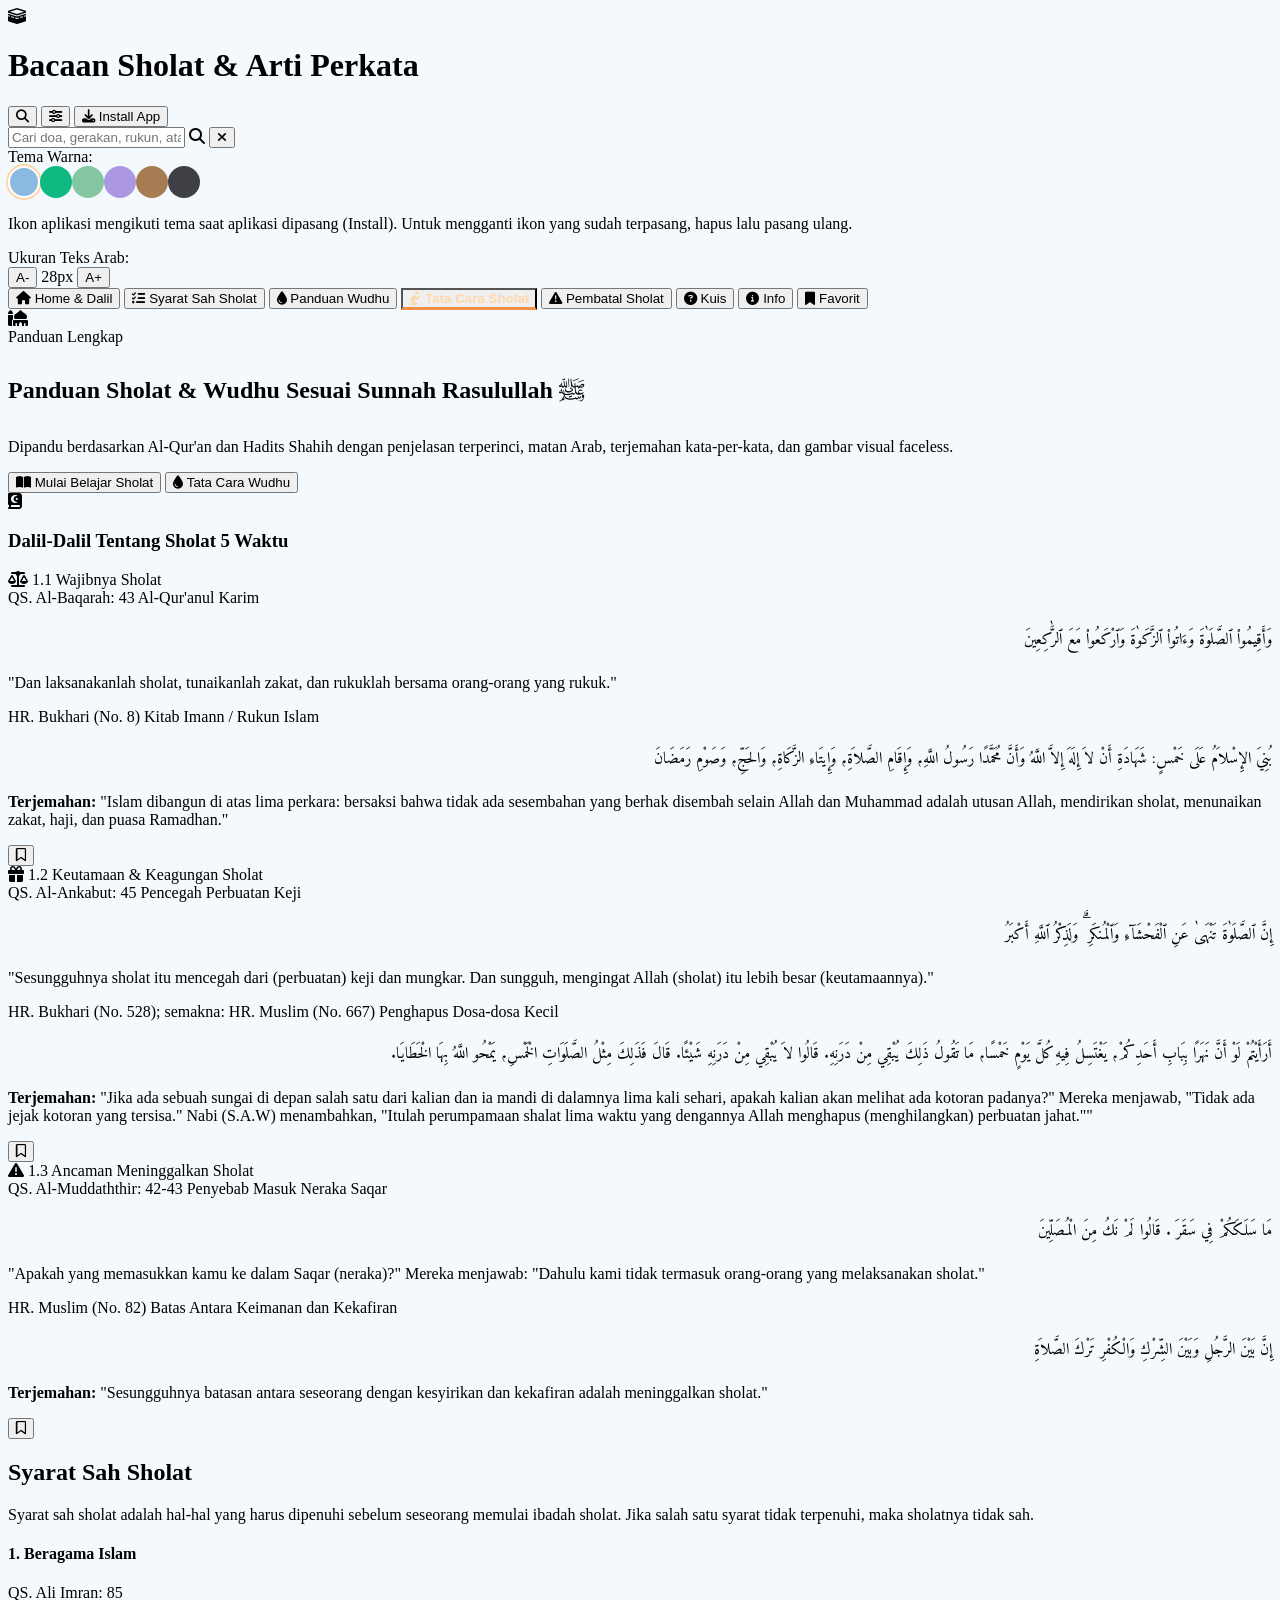
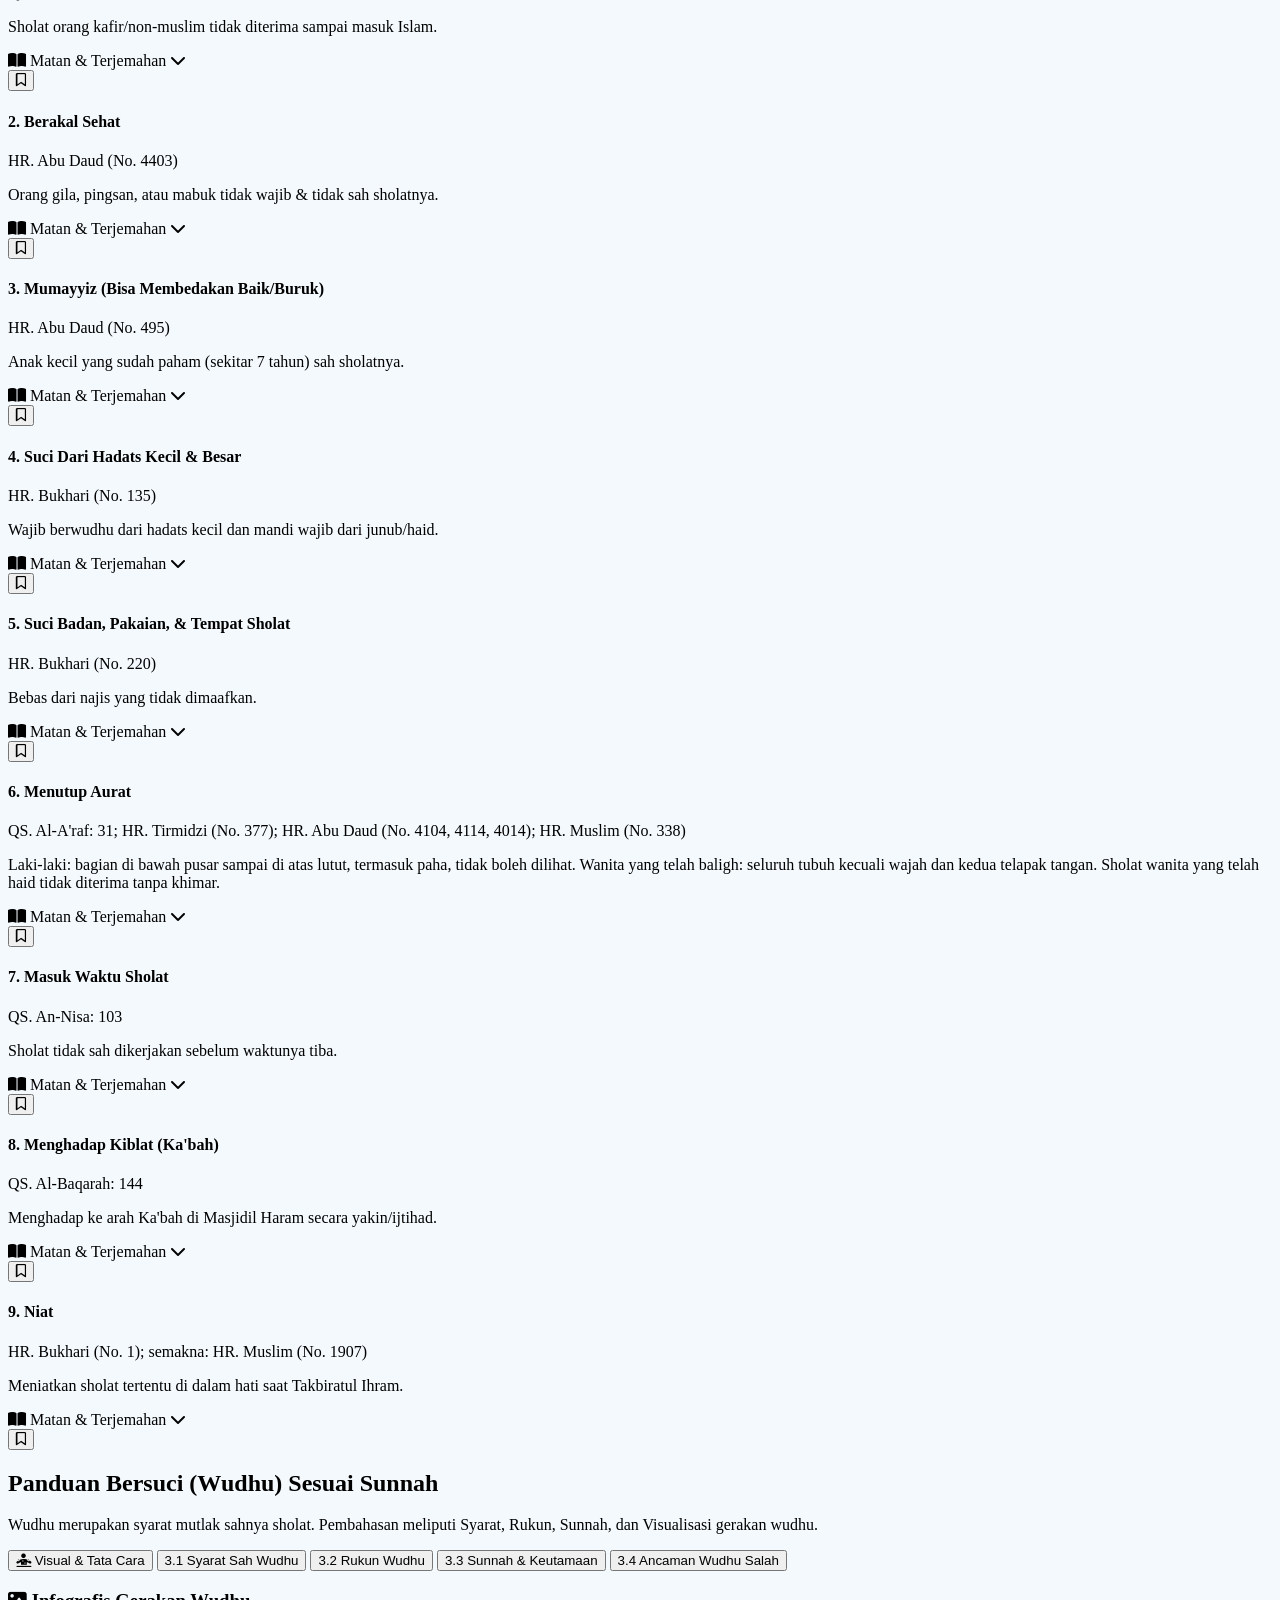
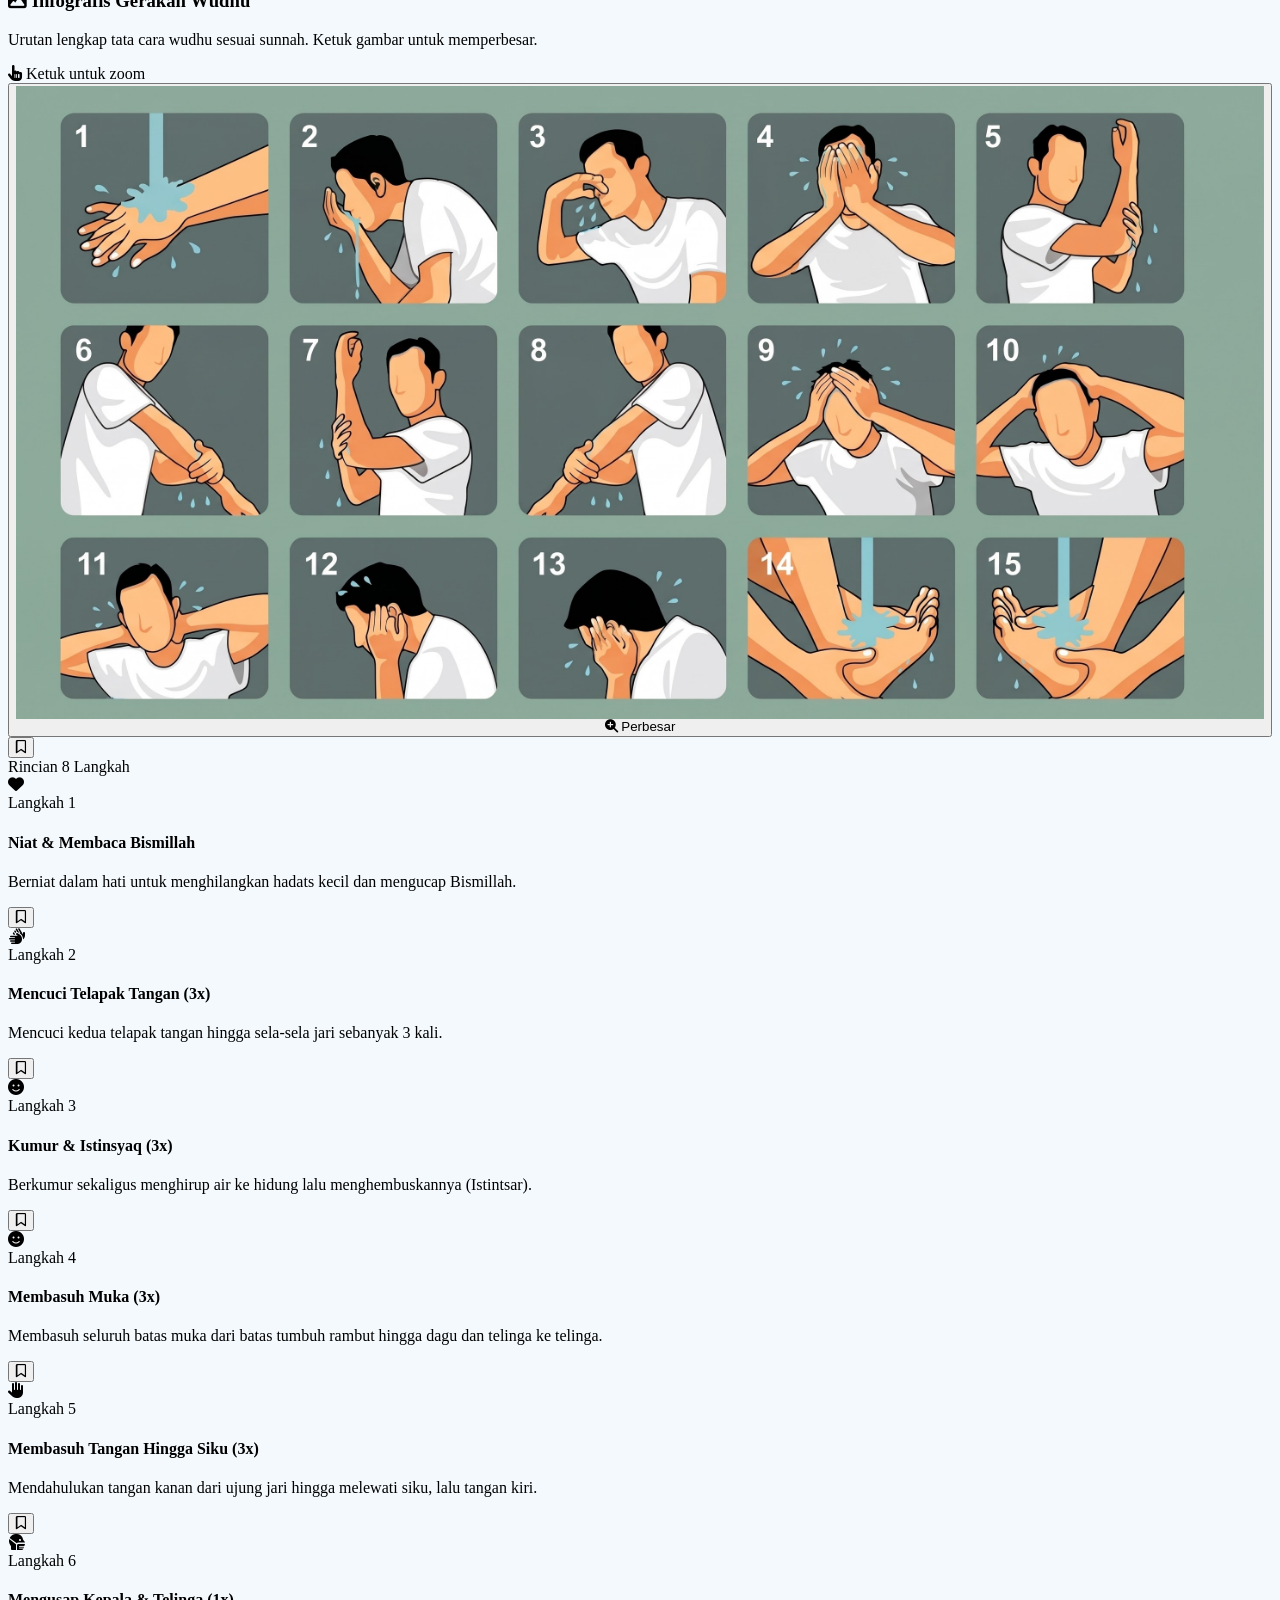
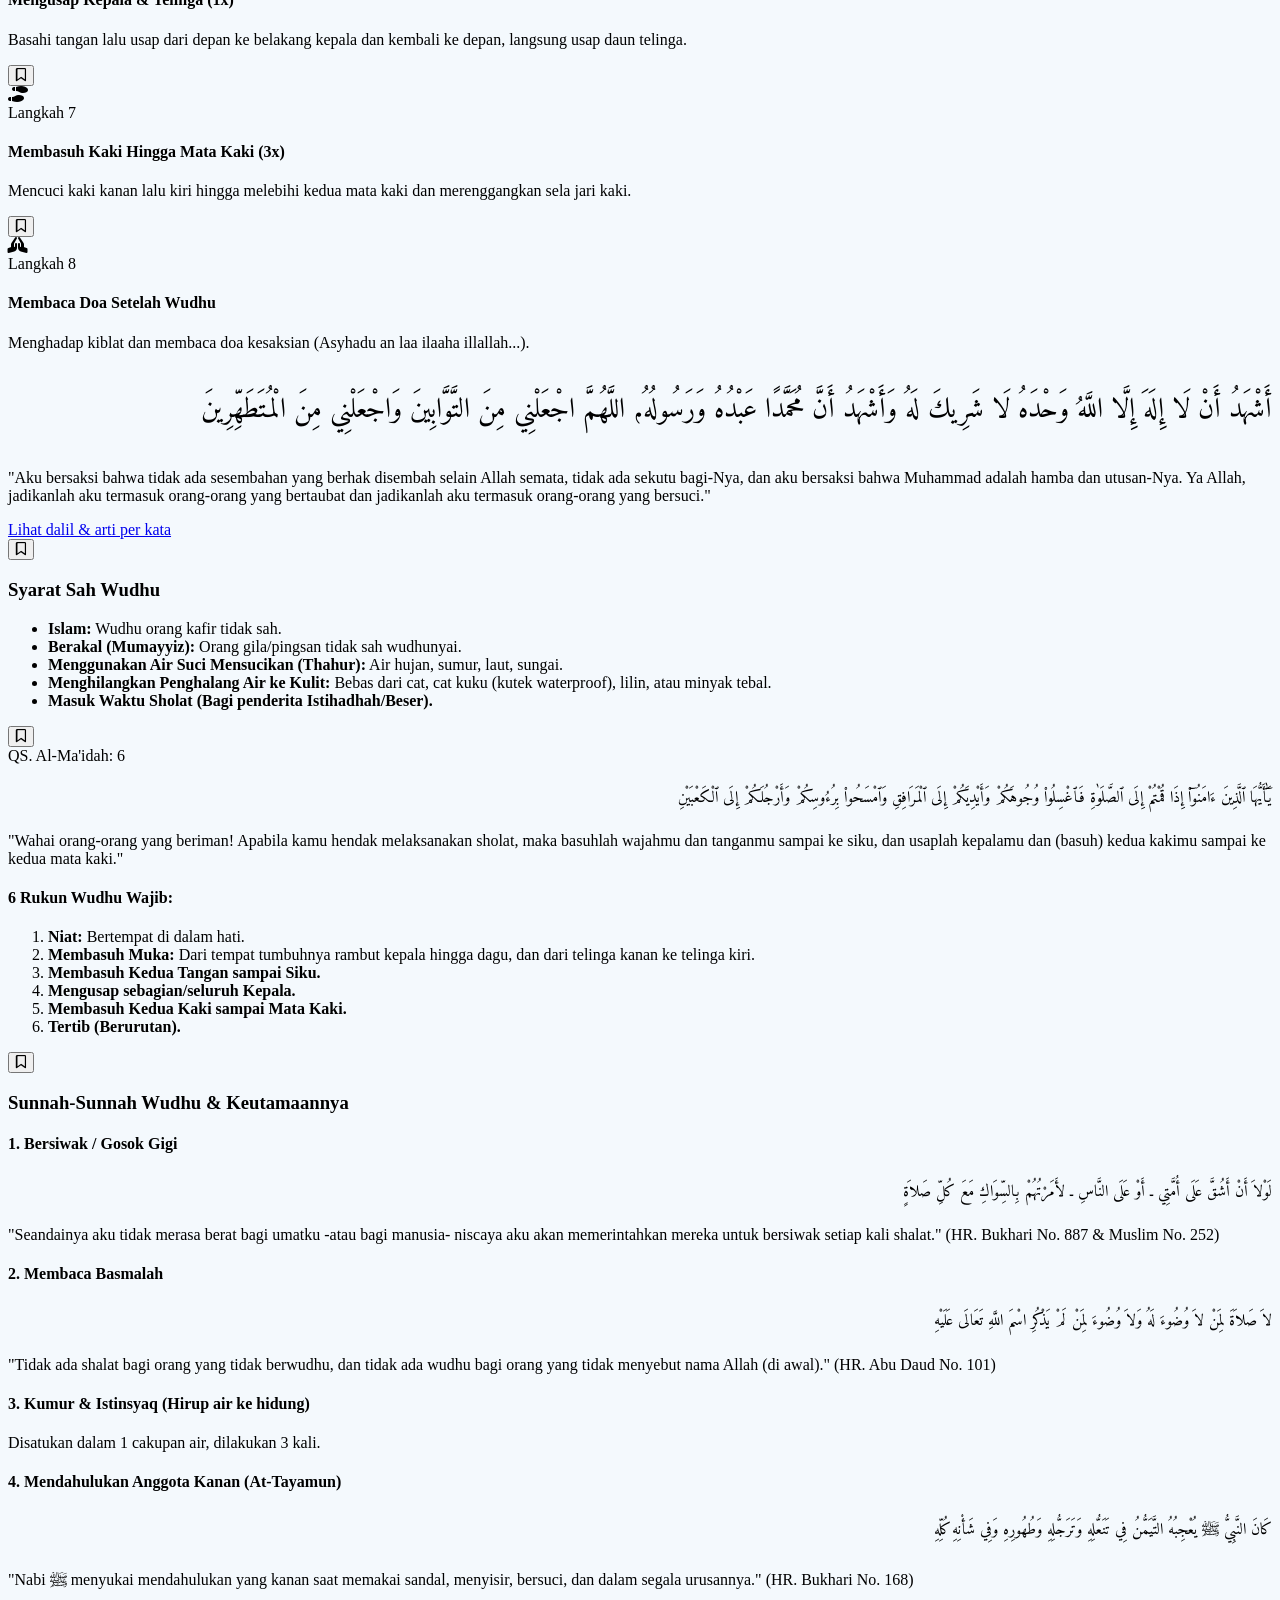
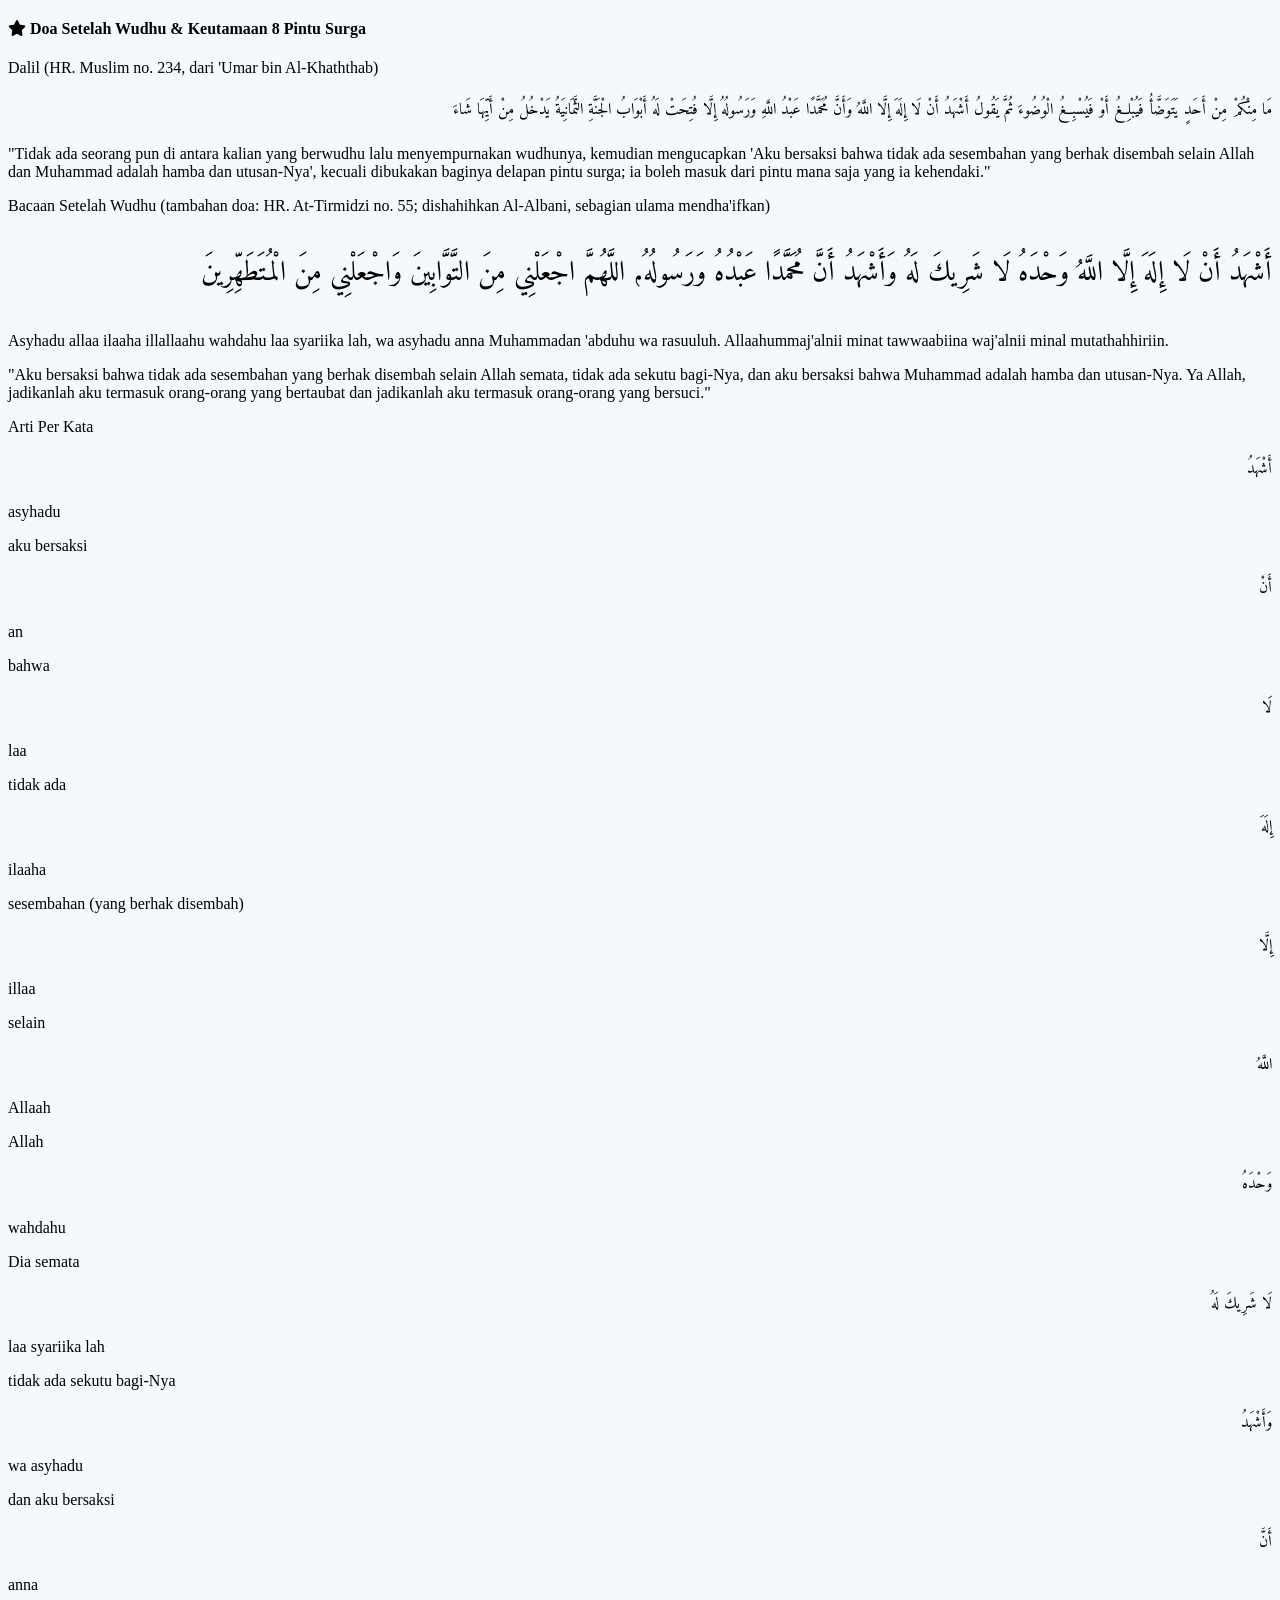
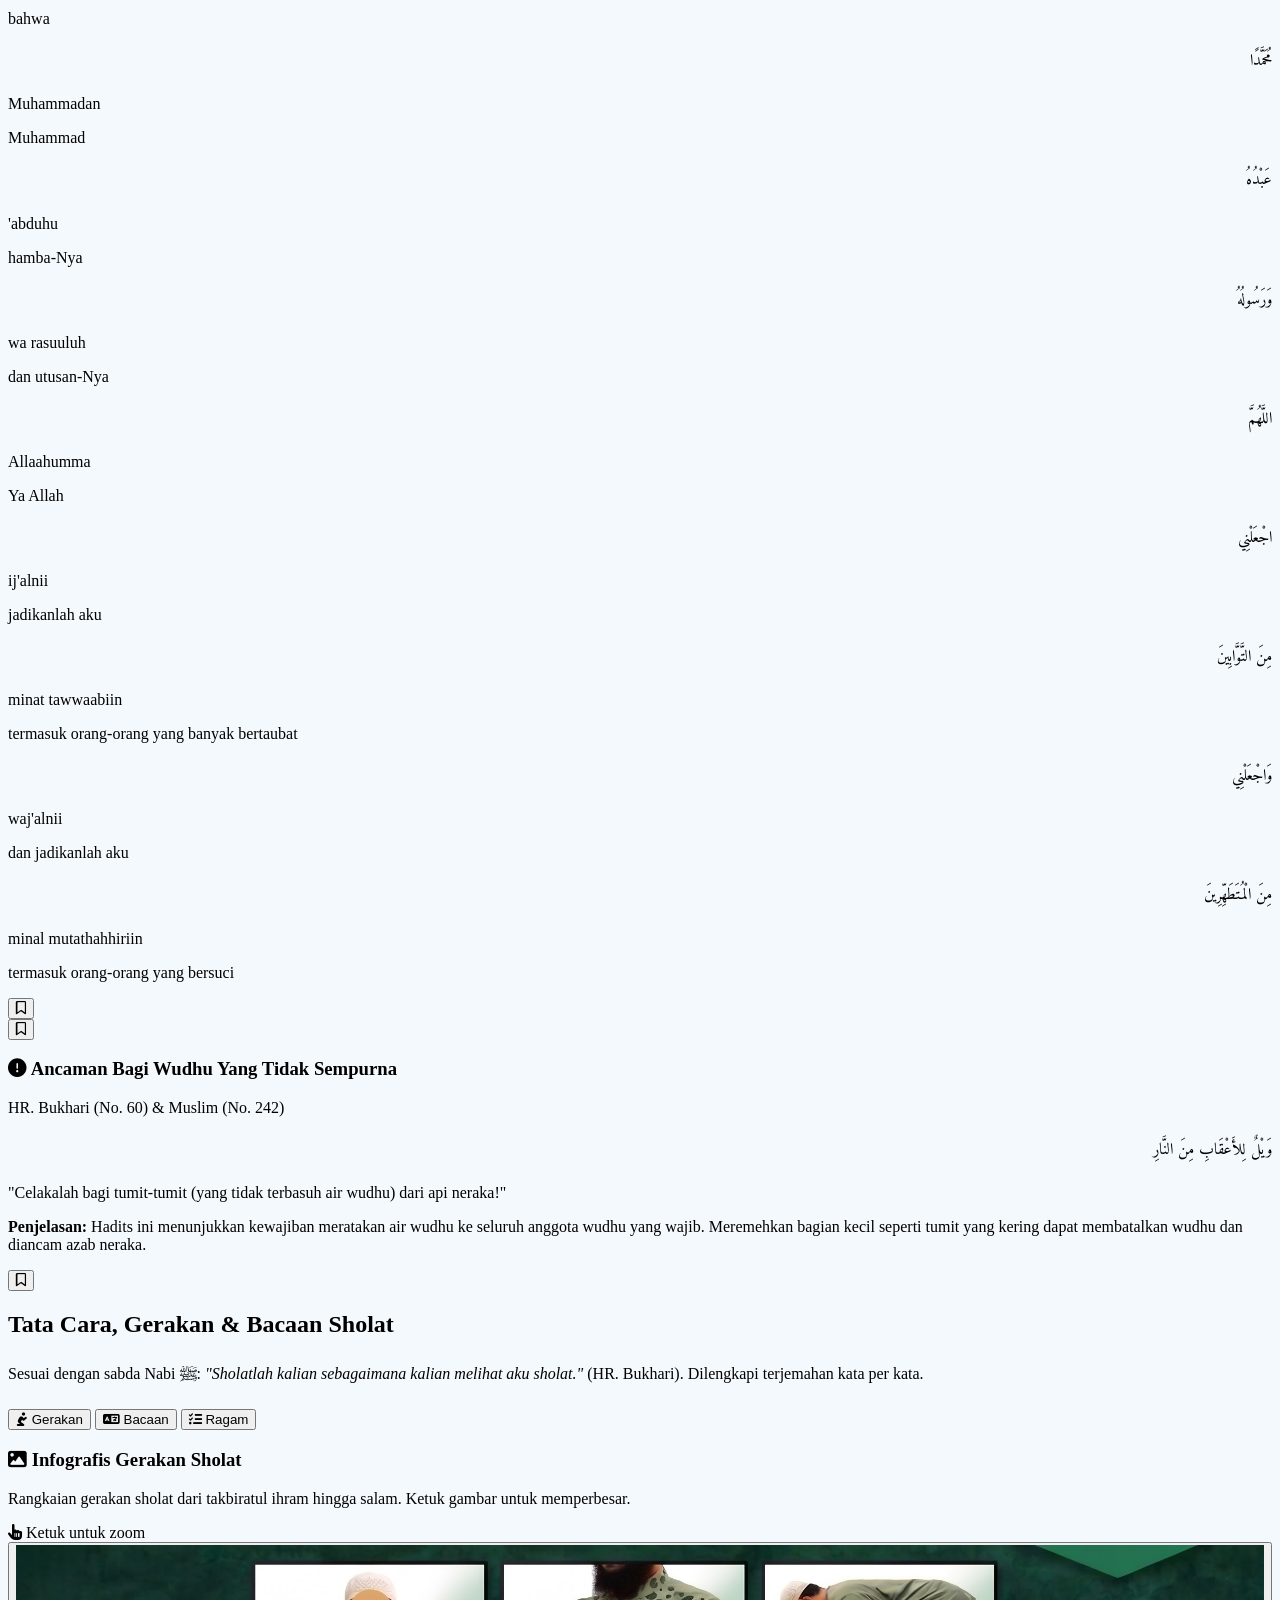
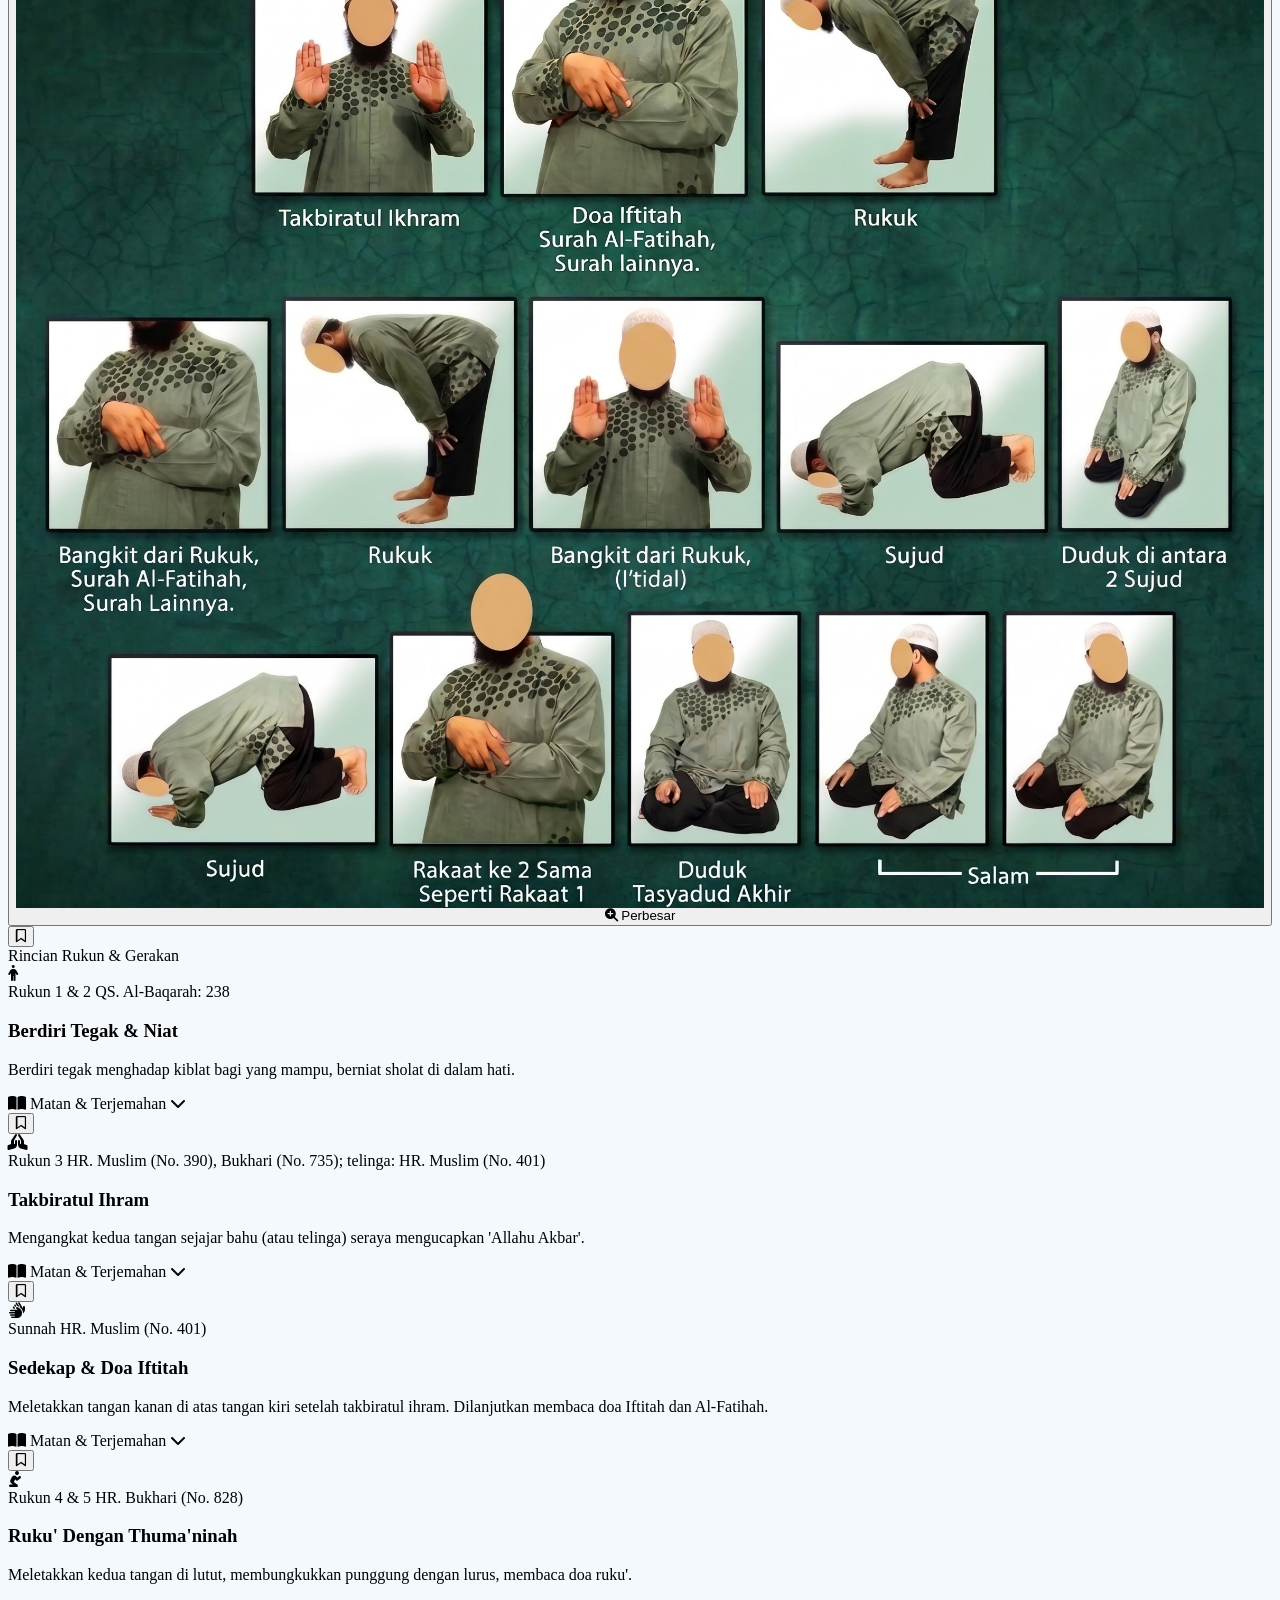
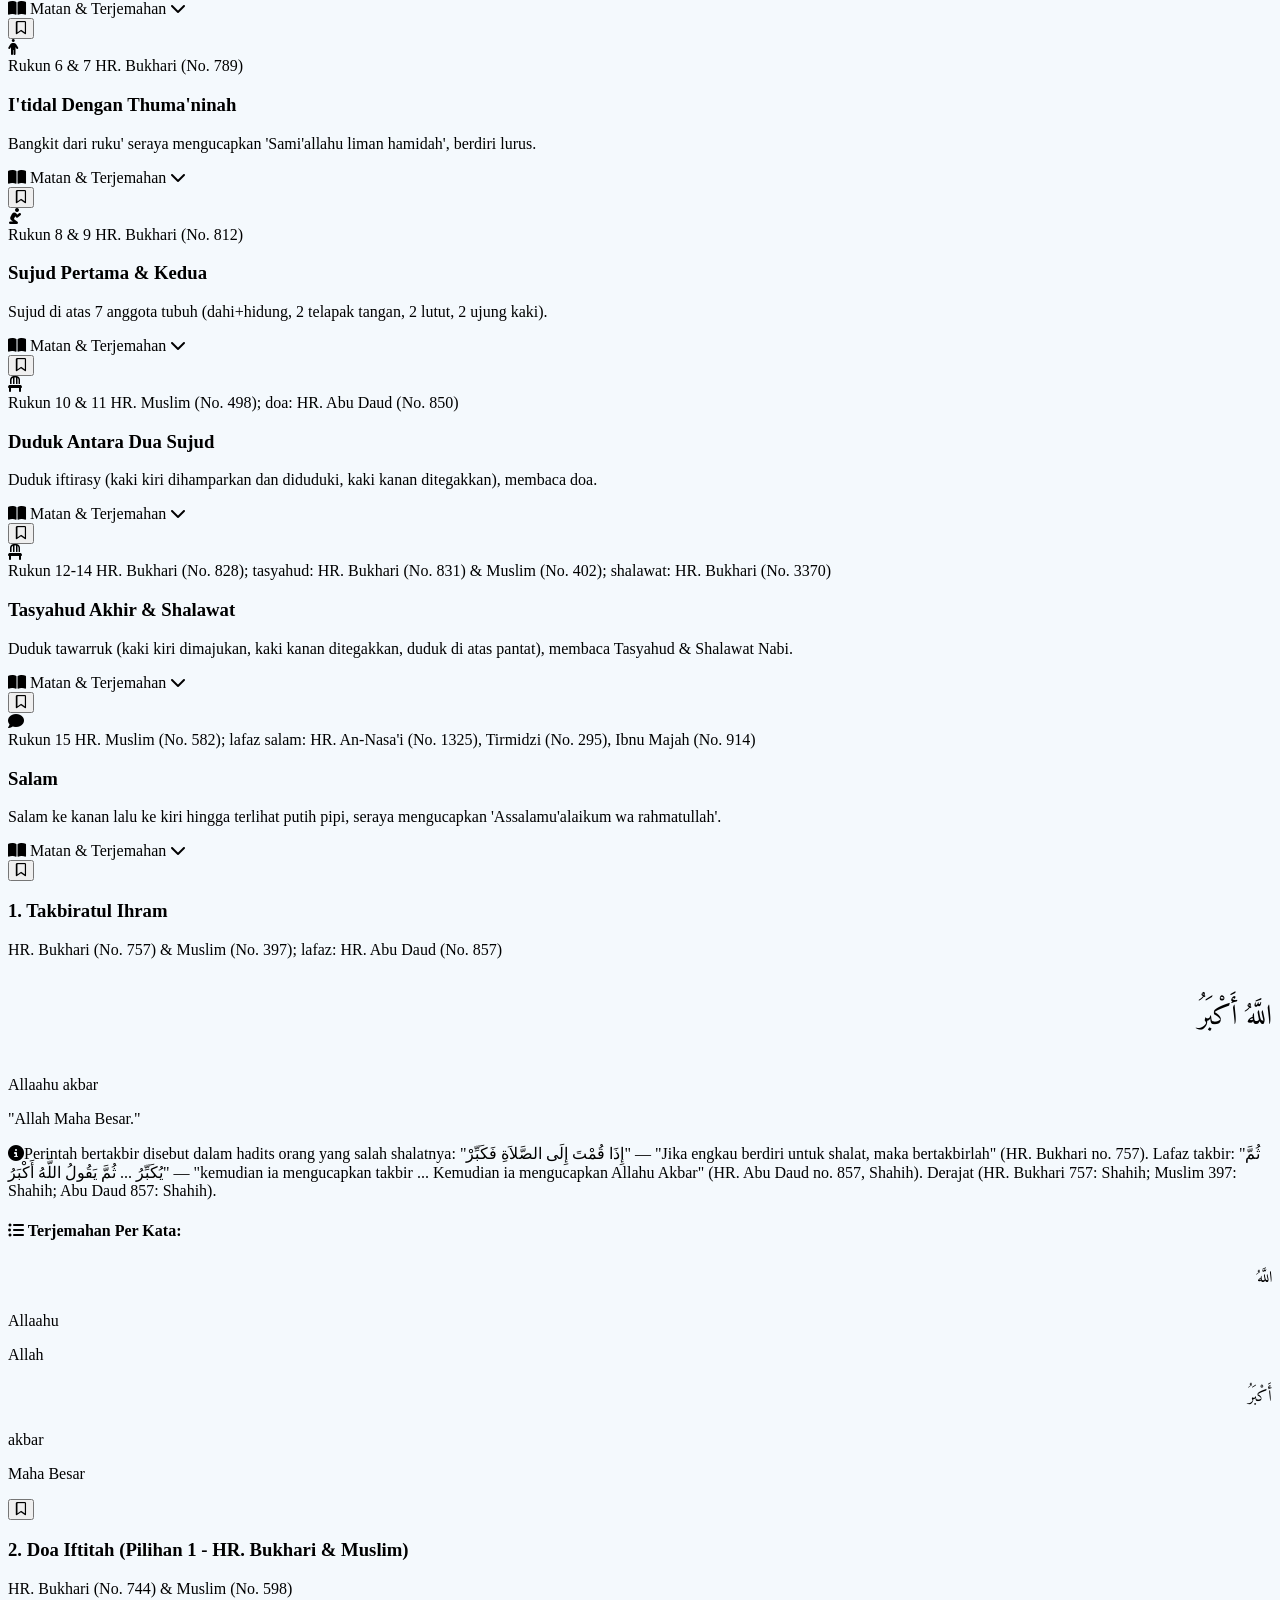
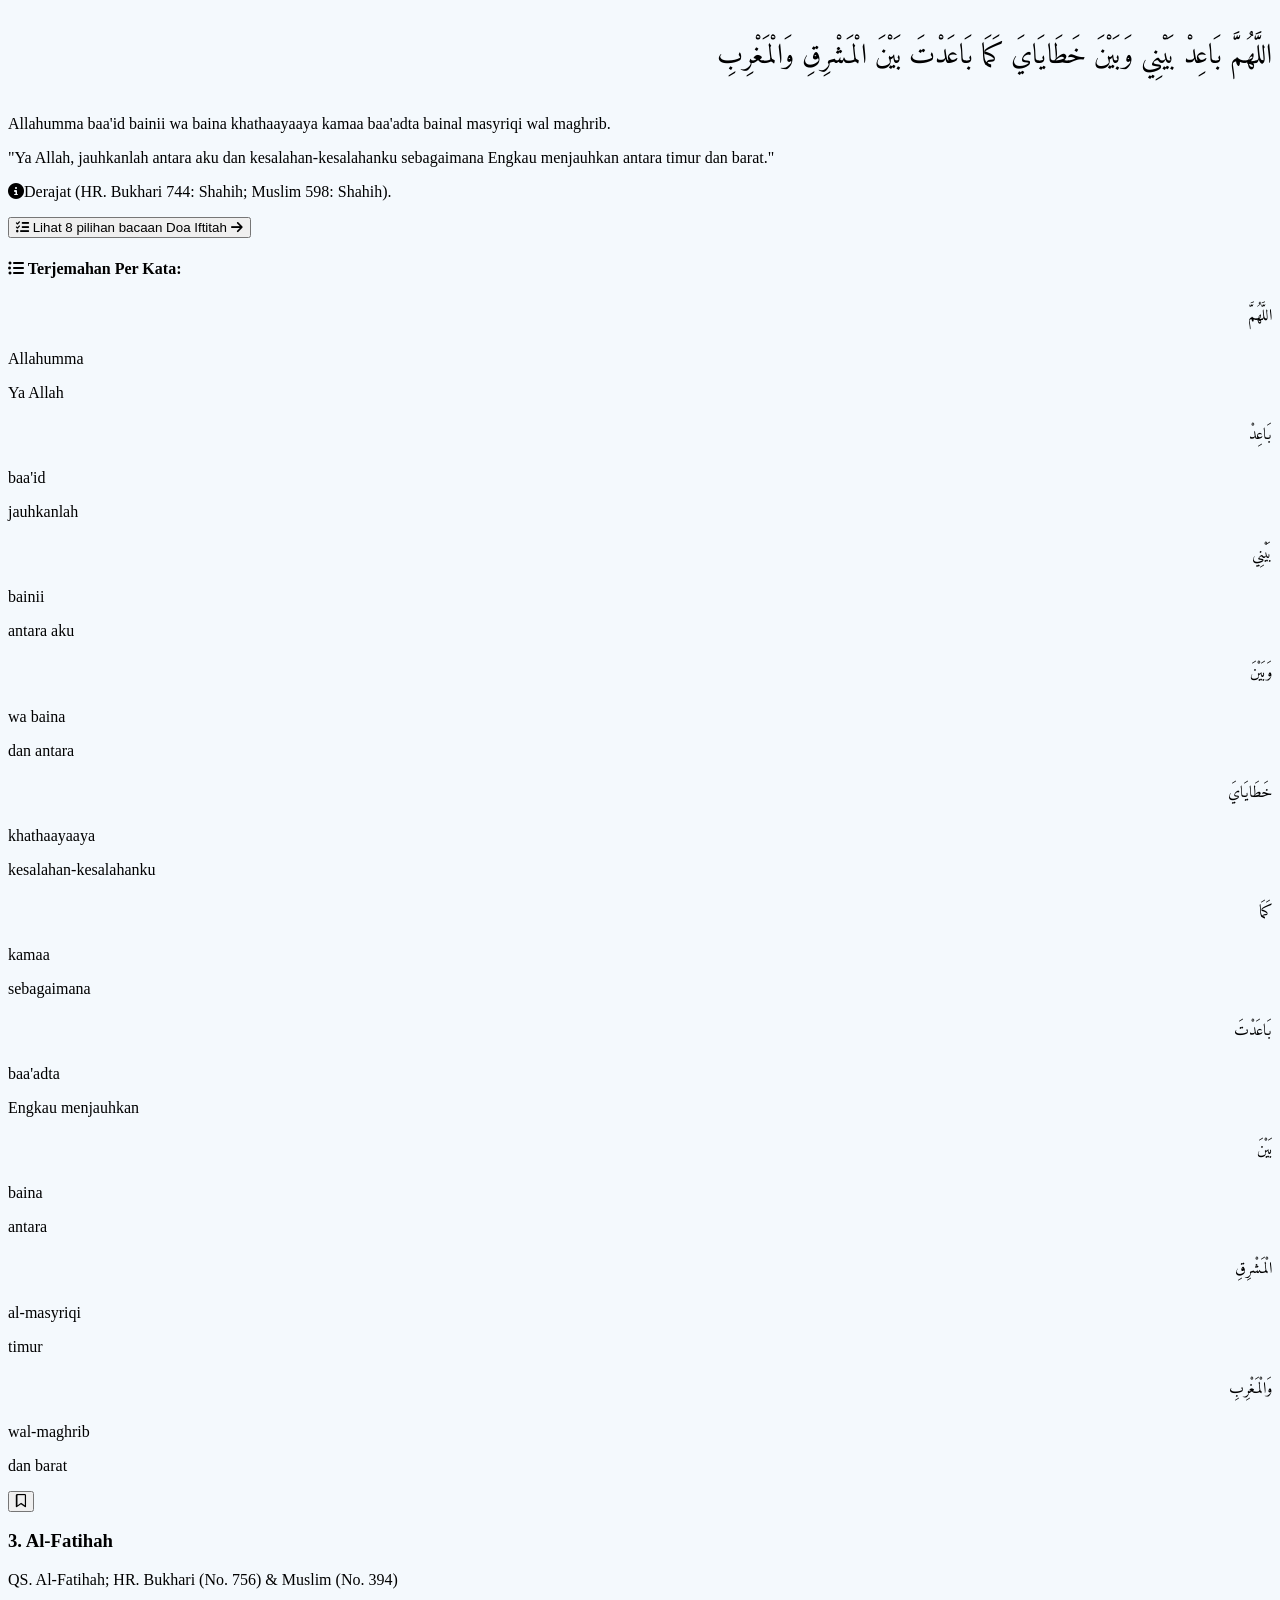
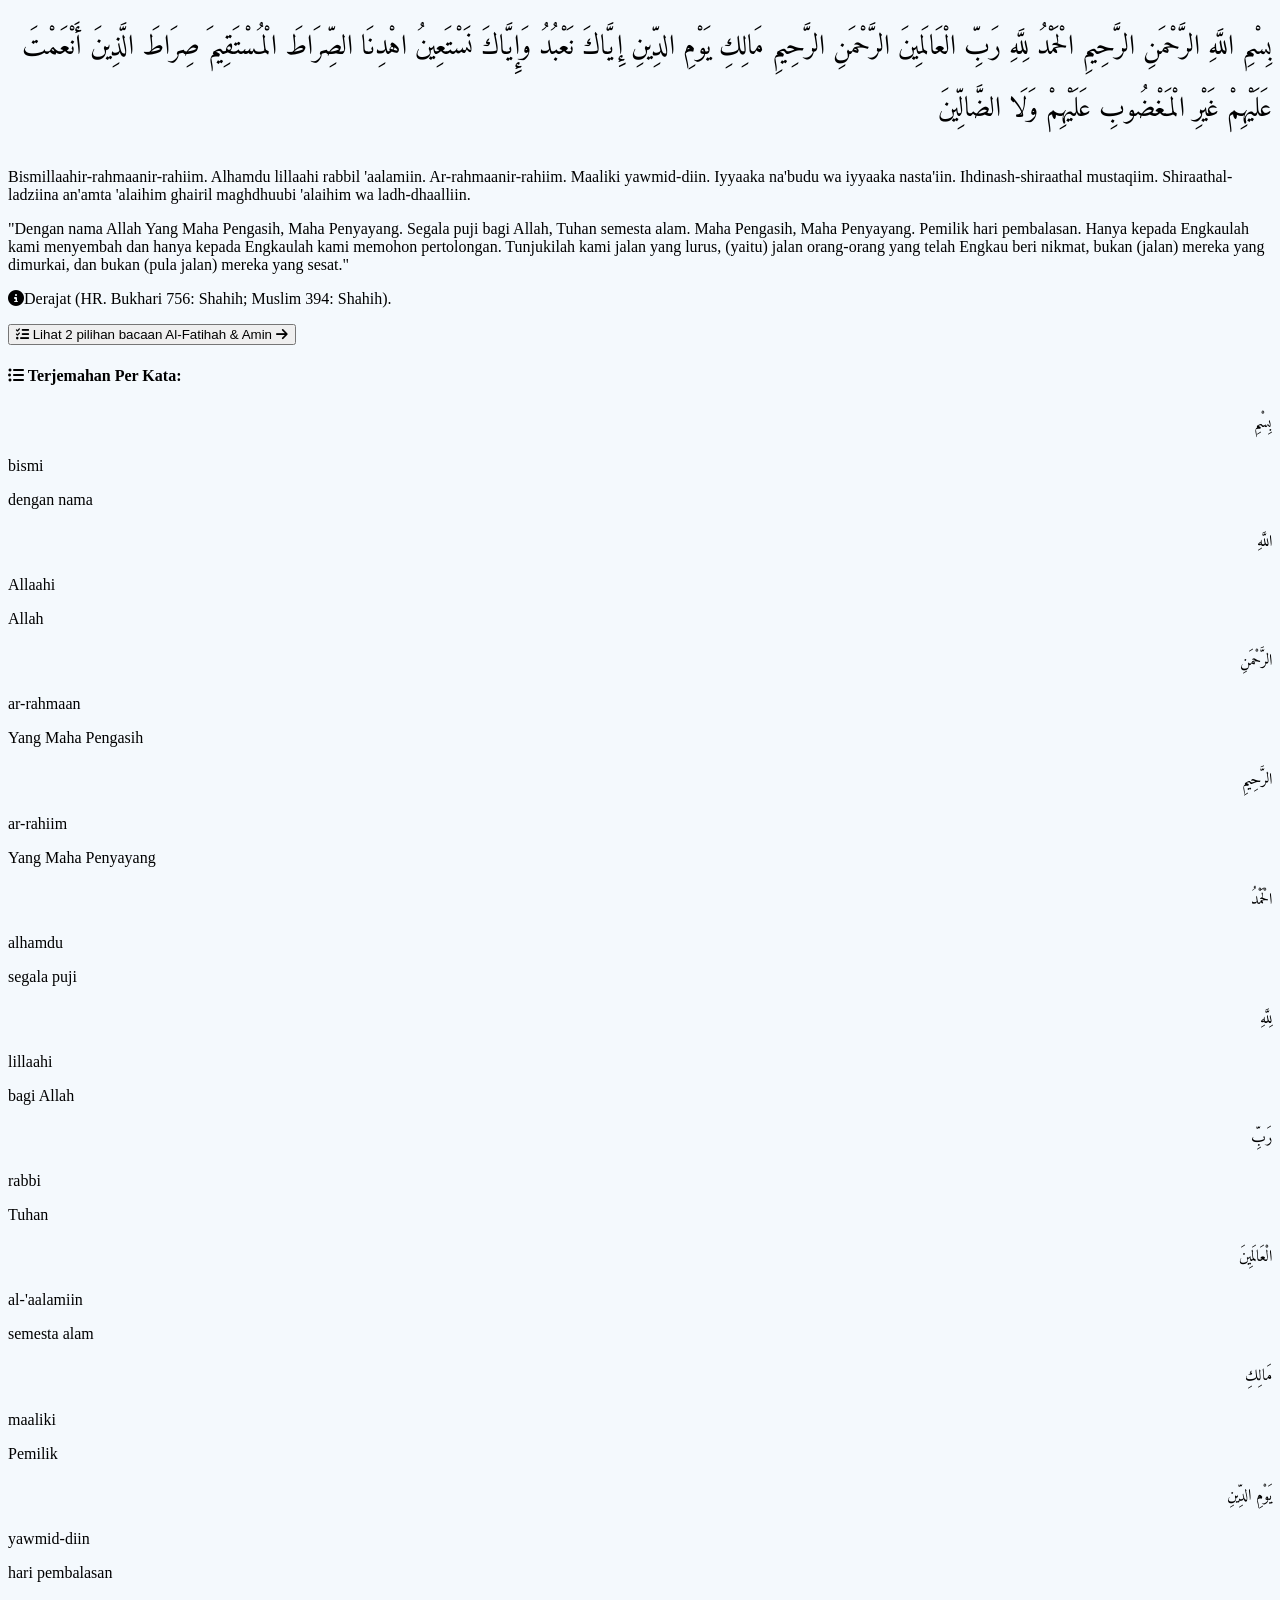
==== commit f3107ff4: "Enhance SEO: keyword variants, FAQ, per-page h1 and JSON-LD, sitemap lastmod; bump cache to v39 - Ho" ====
--- a/bacaan-sholat/index.html
+++ b/bacaan-sholat/index.html
@@ -8,8 +8,8 @@
     <title>Bacaan Sholat Lengkap: Arab, Latin &amp; Arti per Kata</title>
 
     <!-- SEO -->
-    <meta name="description" content="Bacaan sholat lengkap dari takbiratul ihram, doa iftitah, Al-Fatihah, ruku, sujud, tasyahud dan shalawat hingga salam, dalam tulisan Arab, latin dan arti per kata.">
-    <meta name="keywords" content="tata cara sholat, tata cara wudhu, bacaan sholat, doa setelah wudhu, syarat sah sholat, pembatal sholat, sholat sesuai sunnah, bacaan sholat latin dan artinya">
+    <meta name="description" content="Bacaan sholat (solat/shalat) lengkap dari takbiratul ihram, doa iftitah, Al-Fatihah, ruku, sujud, tasyahud dan shalawat hingga salam, dalam tulisan Arab, latin dan arti per kata.">
+    <meta name="keywords" content="sholat, solat, shalat, salat, sholat sesuai sunnah, tata cara sholat, tuntunan sholat, panduan sholat, bacaan sholat, bacaan sholat lengkap, bacaan sholat latin dan artinya, arti perkata bacaan sholat, ragam bacaan sholat, dalil sholat, doa iftitah, bacaan tasyahud, bacaan sujud, tata cara wudhu, wudhu sesuai sunnah, doa setelah wudhu, syarat sah sholat, pembatal sholat">
     <meta name="robots" content="index, follow, max-image-preview:large">
     <meta name="google-site-verification" content="QCF7VgD83QXwSeT7wKvTJpQHwt1-Q4OP29p5ZGuWldc">
     <meta name="author" content="Panduan Sholat Sunnah">
@@ -20,7 +20,7 @@
     <meta property="og:locale" content="id_ID">
     <meta property="og:site_name" content="Panduan Sholat & Wudhu Sesuai Sunnah">
     <meta property="og:title" content="Bacaan Sholat Lengkap: Arab, Latin &amp; Arti per Kata">
-    <meta property="og:description" content="Bacaan sholat lengkap dari takbiratul ihram, doa iftitah, Al-Fatihah, ruku, sujud, tasyahud dan shalawat hingga salam, dalam tulisan Arab, latin dan arti per kata.">
+    <meta property="og:description" content="Bacaan sholat (solat/shalat) lengkap dari takbiratul ihram, doa iftitah, Al-Fatihah, ruku, sujud, tasyahud dan shalawat hingga salam, dalam tulisan Arab, latin dan arti per kata.">
     <meta property="og:url" content="https://belajarsholat.is-my.app/bacaan-sholat/">
     <meta property="og:image" content="https://belajarsholat.is-my.app/og-image.jpg">
     <meta property="og:image:width" content="1200">
@@ -28,7 +28,7 @@
     <meta property="og:image:alt" content="Infografis gerakan sholat sesuai sunnah">
     <meta name="twitter:card" content="summary_large_image">
     <meta name="twitter:title" content="Bacaan Sholat Lengkap: Arab, Latin &amp; Arti per Kata">
-    <meta name="twitter:description" content="Bacaan sholat lengkap dari takbiratul ihram, doa iftitah, Al-Fatihah, ruku, sujud, tasyahud dan shalawat hingga salam, dalam tulisan Arab, latin dan arti per kata.">
+    <meta name="twitter:description" content="Bacaan sholat (solat/shalat) lengkap dari takbiratul ihram, doa iftitah, Al-Fatihah, ruku, sujud, tasyahud dan shalawat hingga salam, dalam tulisan Arab, latin dan arti per kata.">
     <meta name="twitter:image" content="https://belajarsholat.is-my.app/og-image.jpg">
 
     <!-- Structured data -->
@@ -37,24 +37,39 @@
         "@context": "https://schema.org",
         "@graph": [
             {
-                "@type": "WebSite",
-                "@id": "https://belajarsholat.is-my.app/#website",
-                "url": "https://belajarsholat.is-my.app/",
-                "name": "Panduan Sholat & Wudhu Sesuai Sunnah",
-                "inLanguage": "id-ID"
+                "@type": "WebPage",
+                "@id": "https://belajarsholat.is-my.app/bacaan-sholat/#webpage",
+                "url": "https://belajarsholat.is-my.app/bacaan-sholat/",
+                "name": "Bacaan Sholat Lengkap: Arab, Latin & Arti per Kata",
+                "description": "Bacaan sholat (solat/shalat) lengkap dari takbiratul ihram, doa iftitah, Al-Fatihah, ruku, sujud, tasyahud dan shalawat hingga salam, dalam tulisan Arab, latin dan arti per kata.",
+                "inLanguage": "id-ID",
+                "isPartOf": {
+                    "@id": "https://belajarsholat.is-my.app/#website",
+                    "@type": "WebSite",
+                    "name": "Panduan Sholat & Wudhu Sesuai Sunnah",
+                    "url": "https://belajarsholat.is-my.app/"
+                },
+                "breadcrumb": {
+                    "@id": "https://belajarsholat.is-my.app/bacaan-sholat/#breadcrumb"
+                }
             },
             {
-                "@type": "WebApplication",
-                "name": "Panduan Sholat & Wudhu Sesuai Sunnah",
-                "url": "https://belajarsholat.is-my.app/",
-                "description": "Panduan tata cara wudhu dan sholat sesuai sunnah dengan bacaan Arab, latin, arti per kata, ragam bacaan, kuis dan dalil Al-Qur'an serta hadits shahih.",
-                "applicationCategory": "EducationalApplication",
-                "operatingSystem": "Any",
-                "inLanguage": "id-ID",
-                "isAccessibleForFree": true,
-                "image": "https://belajarsholat.is-my.app/og-image.jpg",
-                "offers": { "@type": "Offer", "price": "0", "priceCurrency": "IDR" },
-                "isPartOf": { "@id": "https://belajarsholat.is-my.app/#website" }
+                "@type": "BreadcrumbList",
+                "@id": "https://belajarsholat.is-my.app/bacaan-sholat/#breadcrumb",
+                "itemListElement": [
+                    {
+                        "@type": "ListItem",
+                        "position": 1,
+                        "name": "Beranda",
+                        "item": "https://belajarsholat.is-my.app/"
+                    },
+                    {
+                        "@type": "ListItem",
+                        "position": 2,
+                        "name": "Bacaan Sholat",
+                        "item": "https://belajarsholat.is-my.app/bacaan-sholat/"
+                    }
+                ]
             }
         ]
     }
@@ -132,7 +147,7 @@
                         <i class="fa-solid fa-kaaba"></i>
                     </div>
                     <div>
-                        <h1 class="text-base sm:text-lg font-bold tracking-wide text-amber-50 leading-tight">Panduan Sholat & Wudhu Sesuai Sunnah</h1>
+                        <h1 id="site-title" class="text-base sm:text-lg font-bold tracking-wide text-amber-50 leading-tight">Bacaan Sholat &amp; Arti Perkata</h1>
                     </div>
                 </div>
 
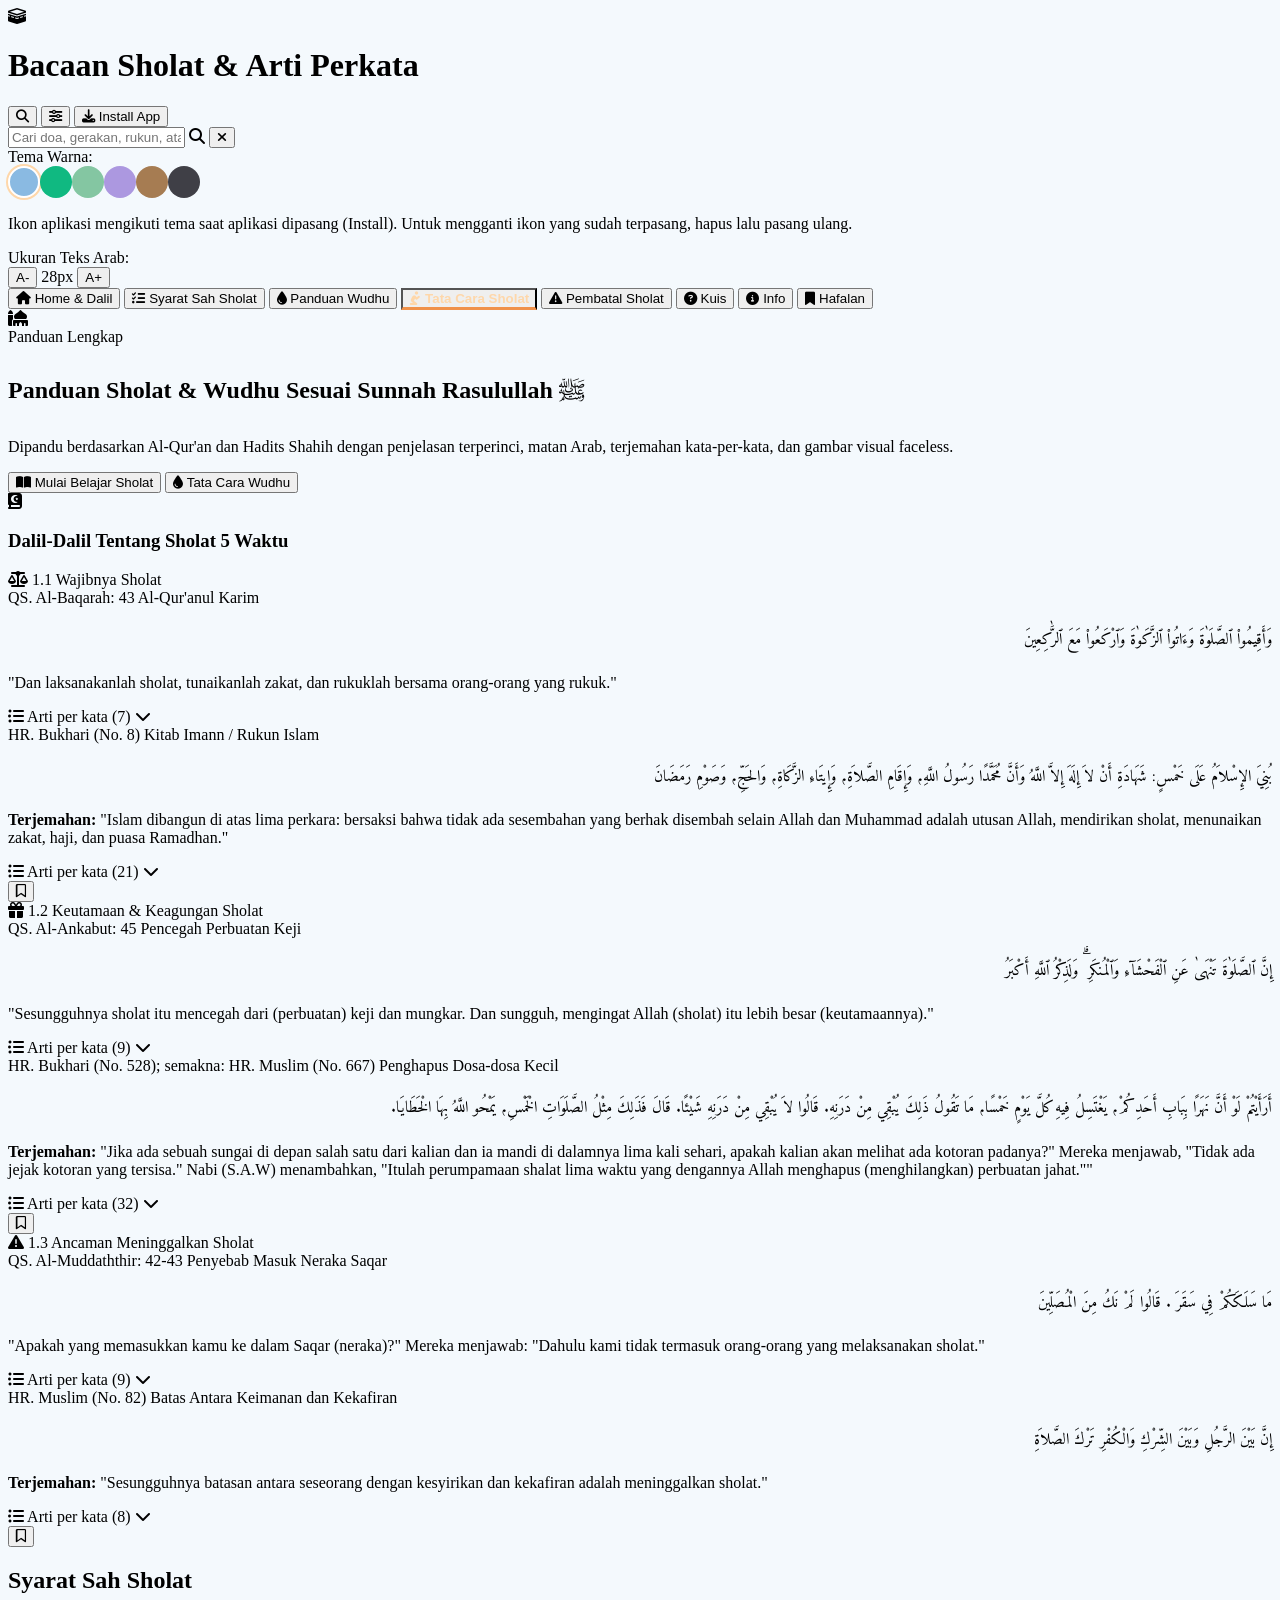
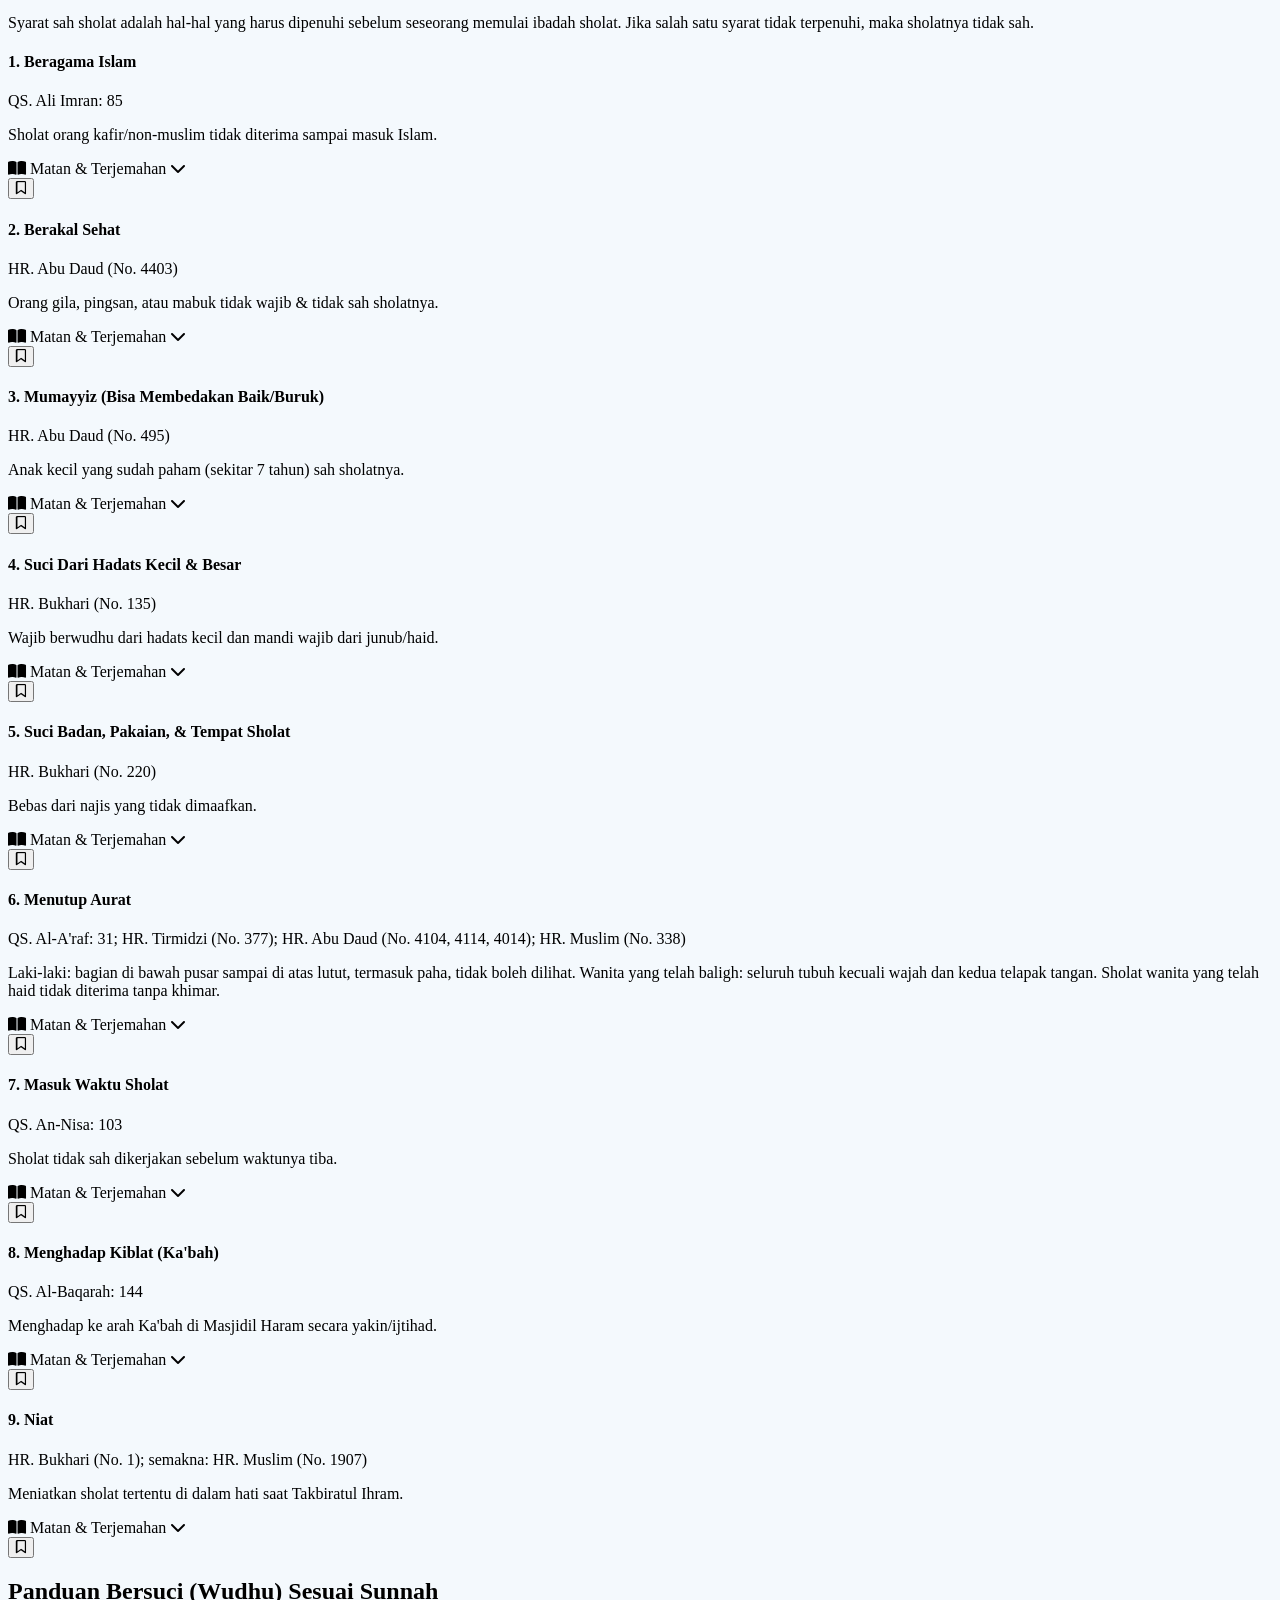
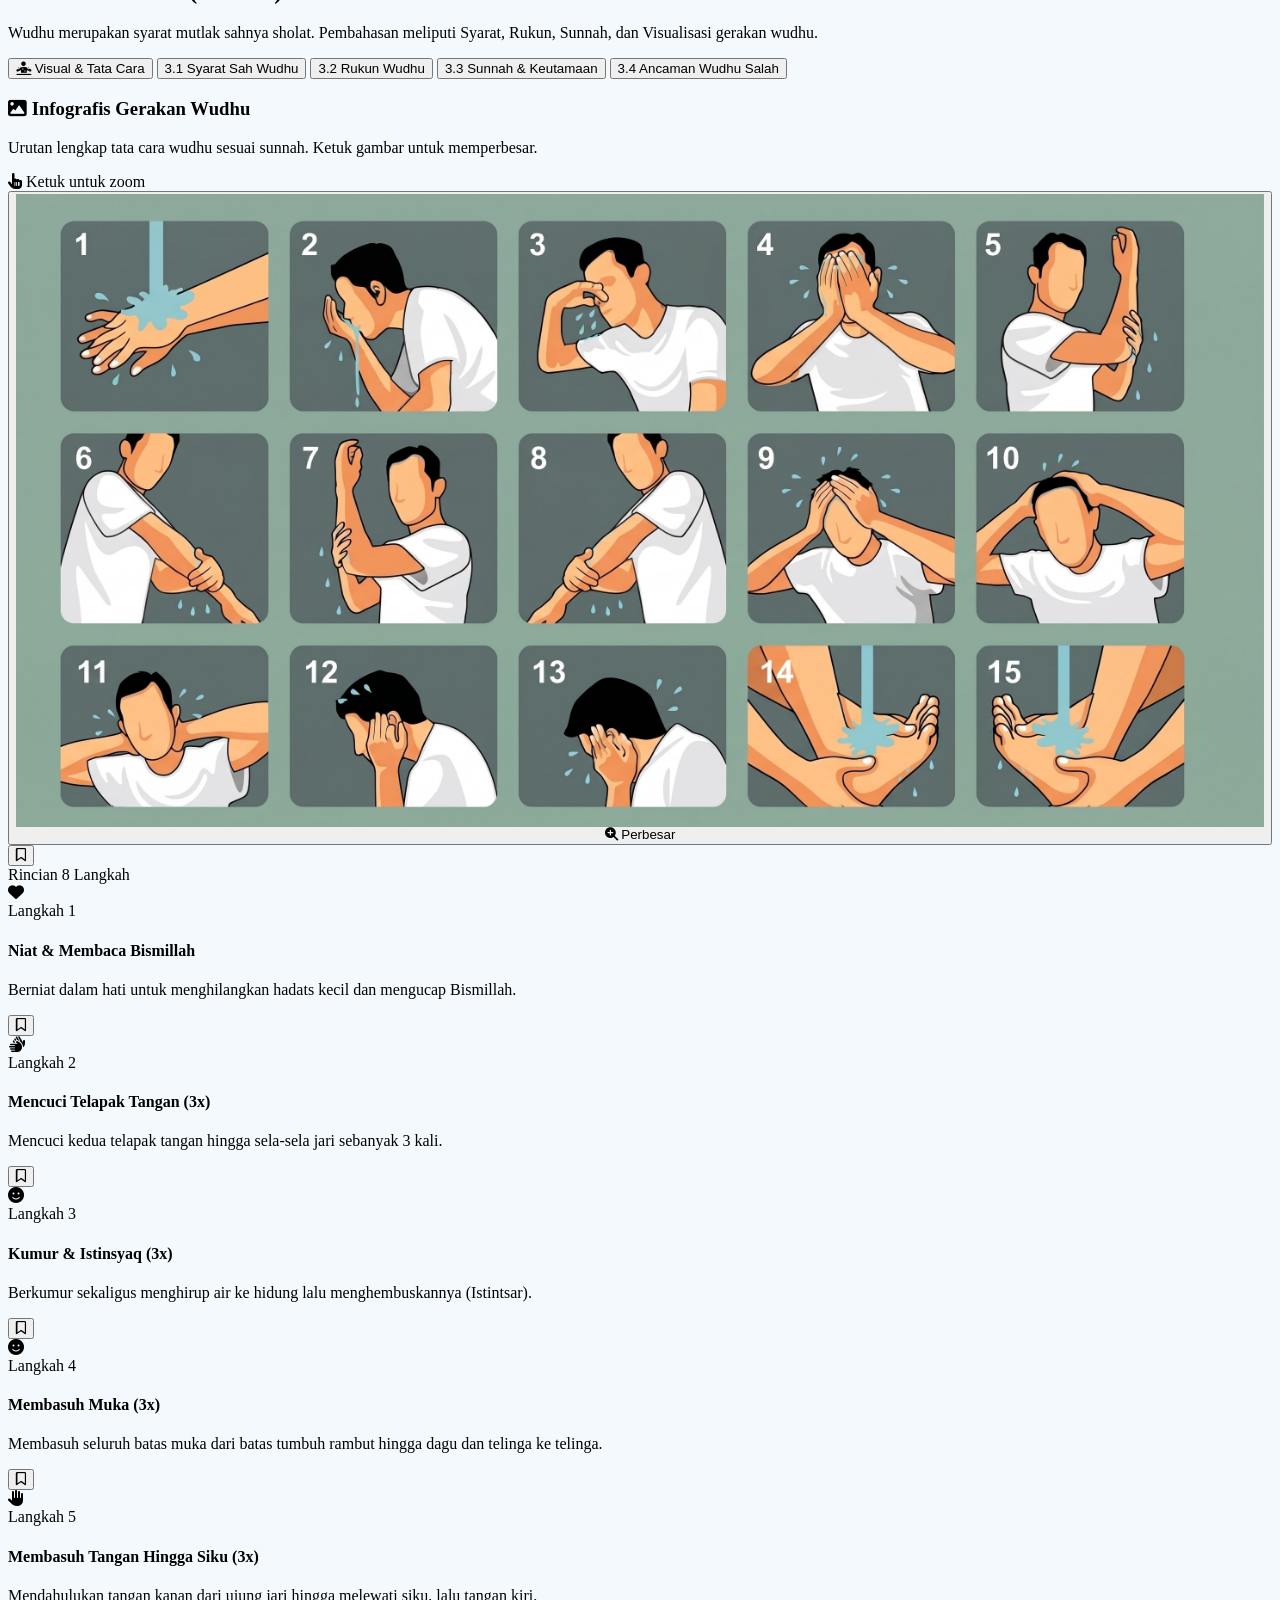
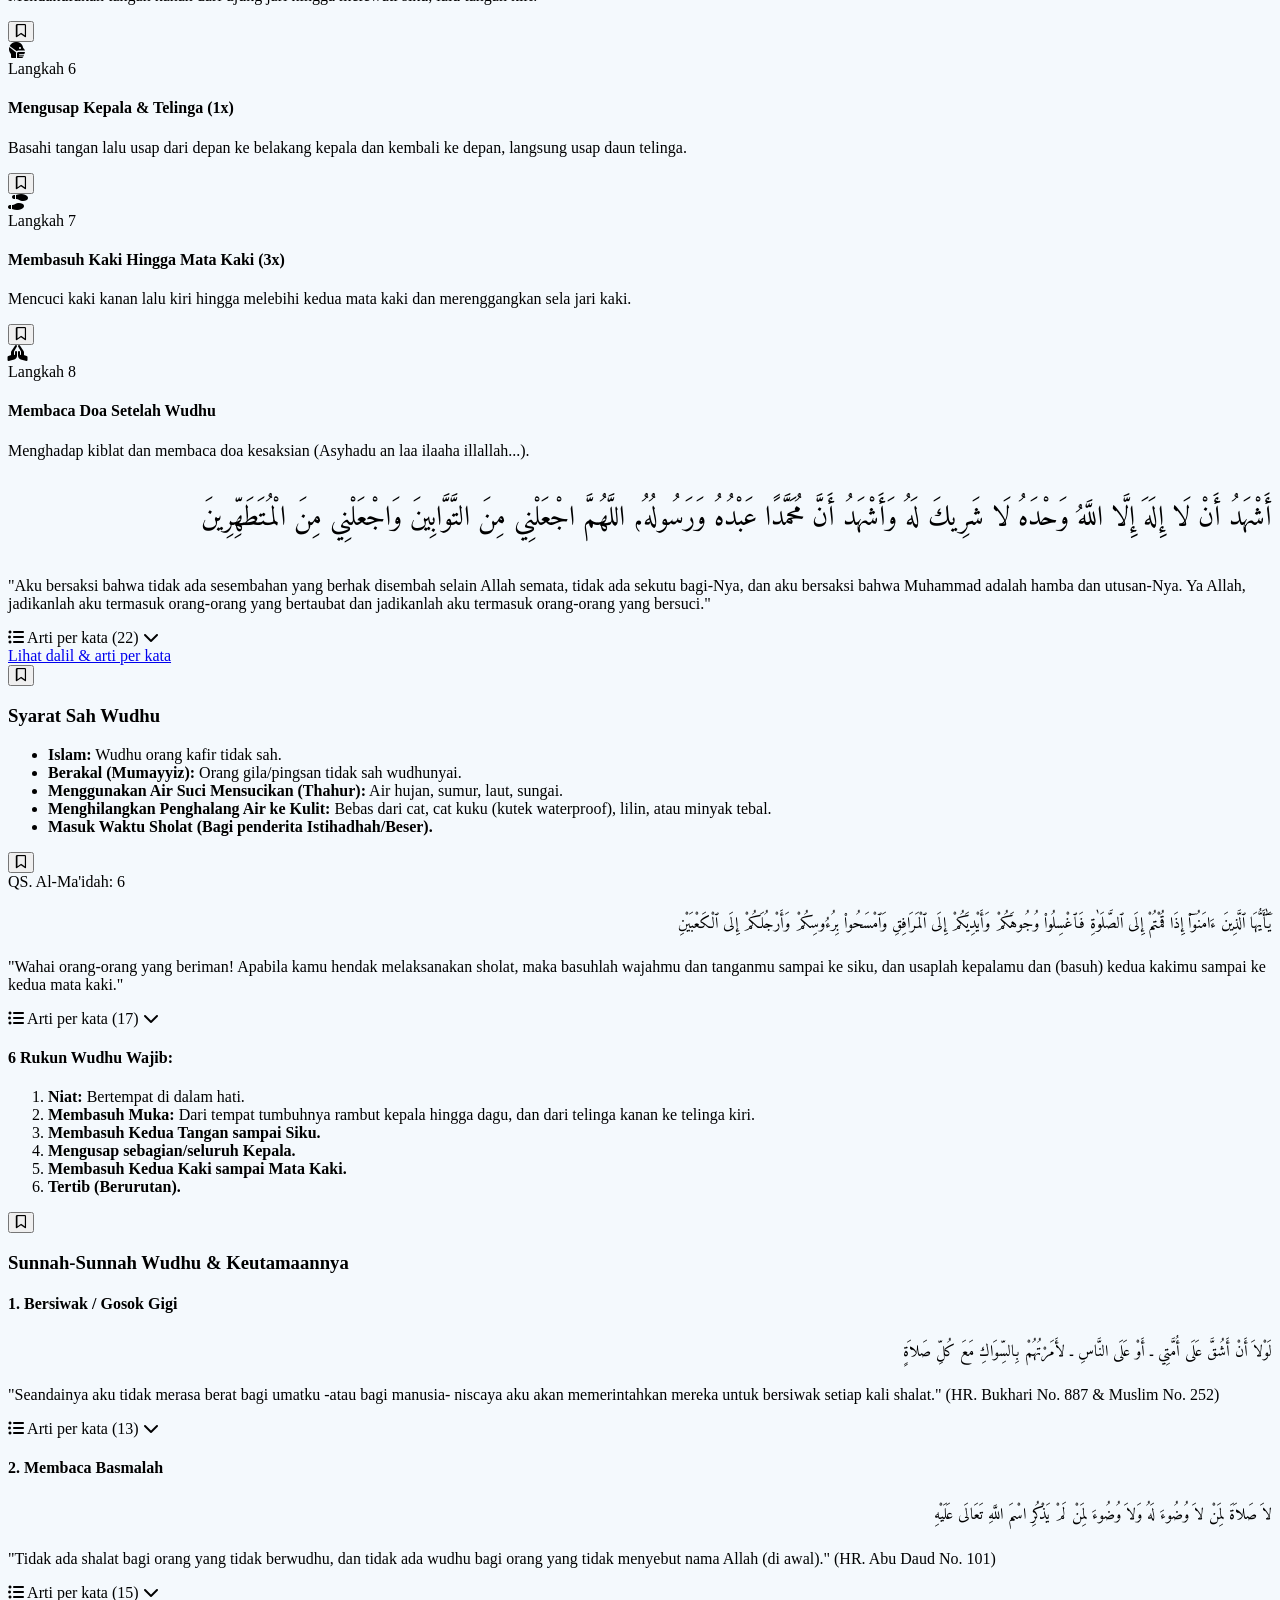
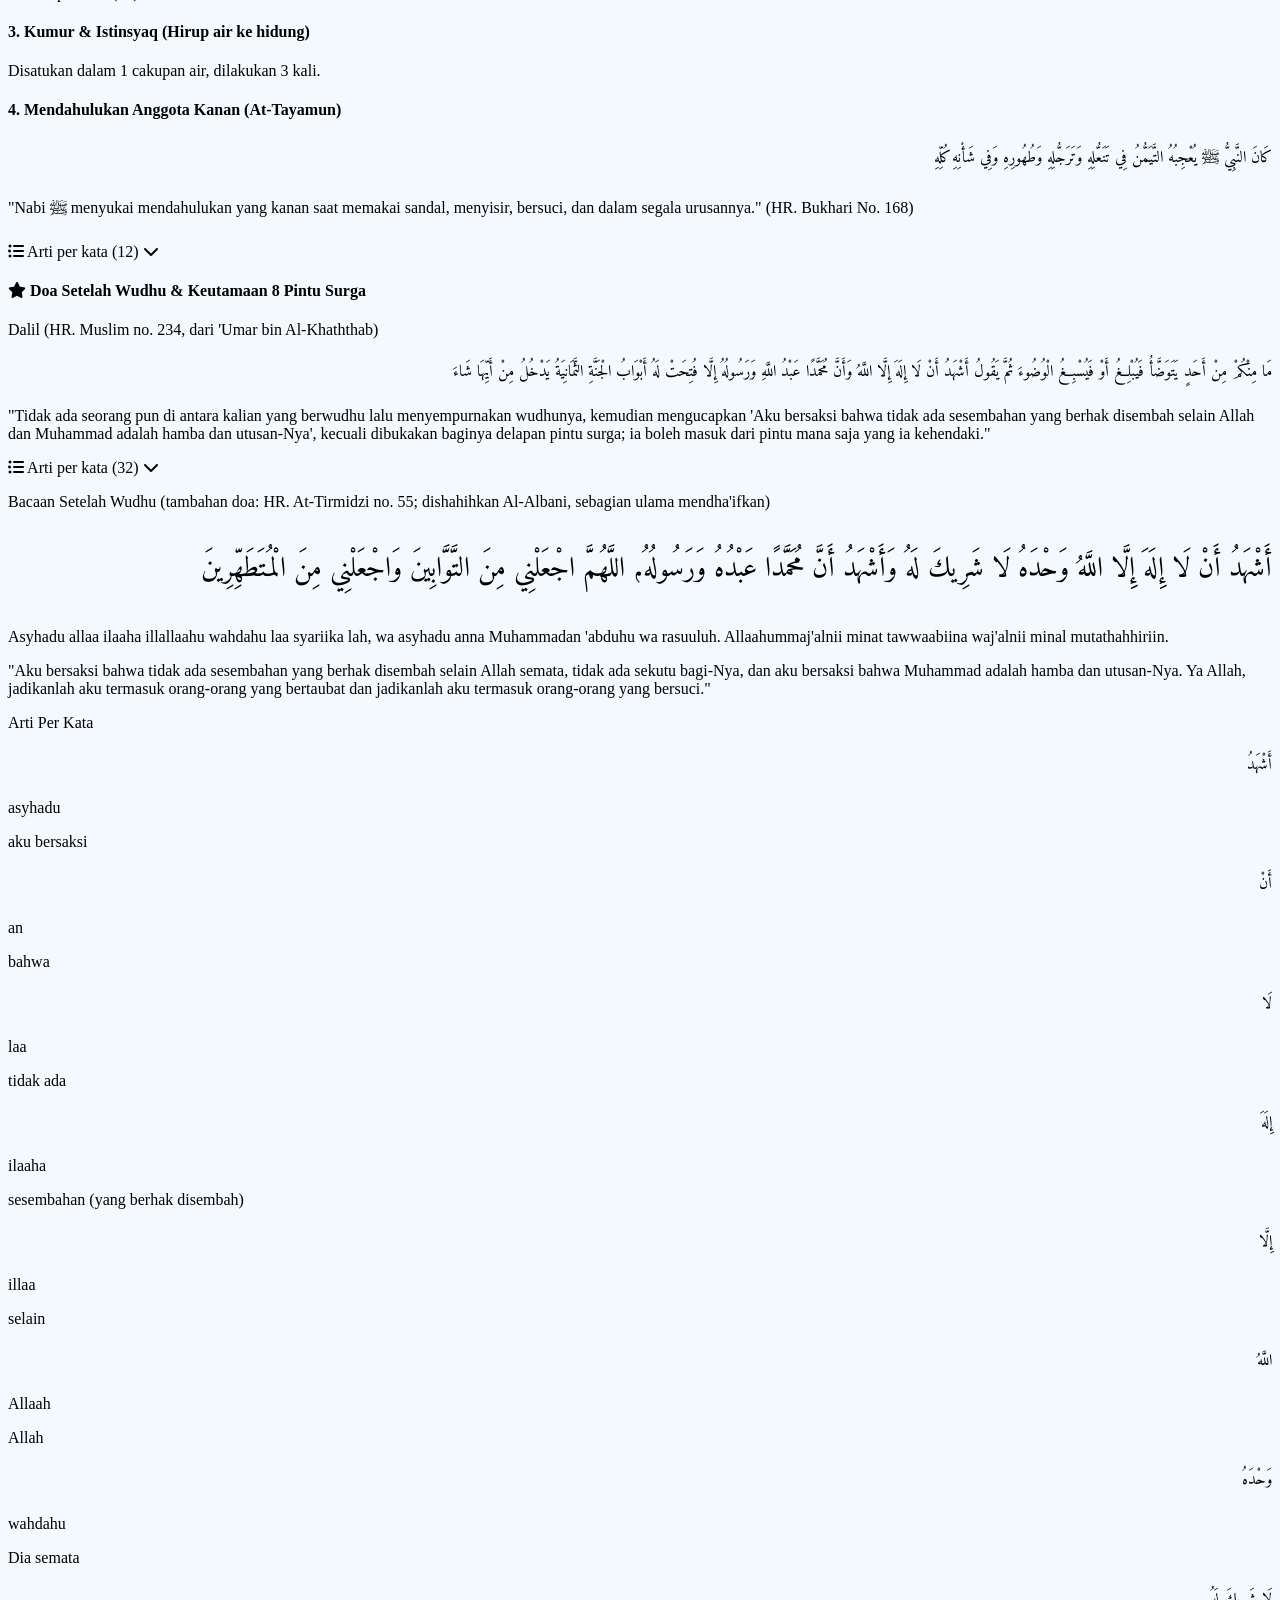
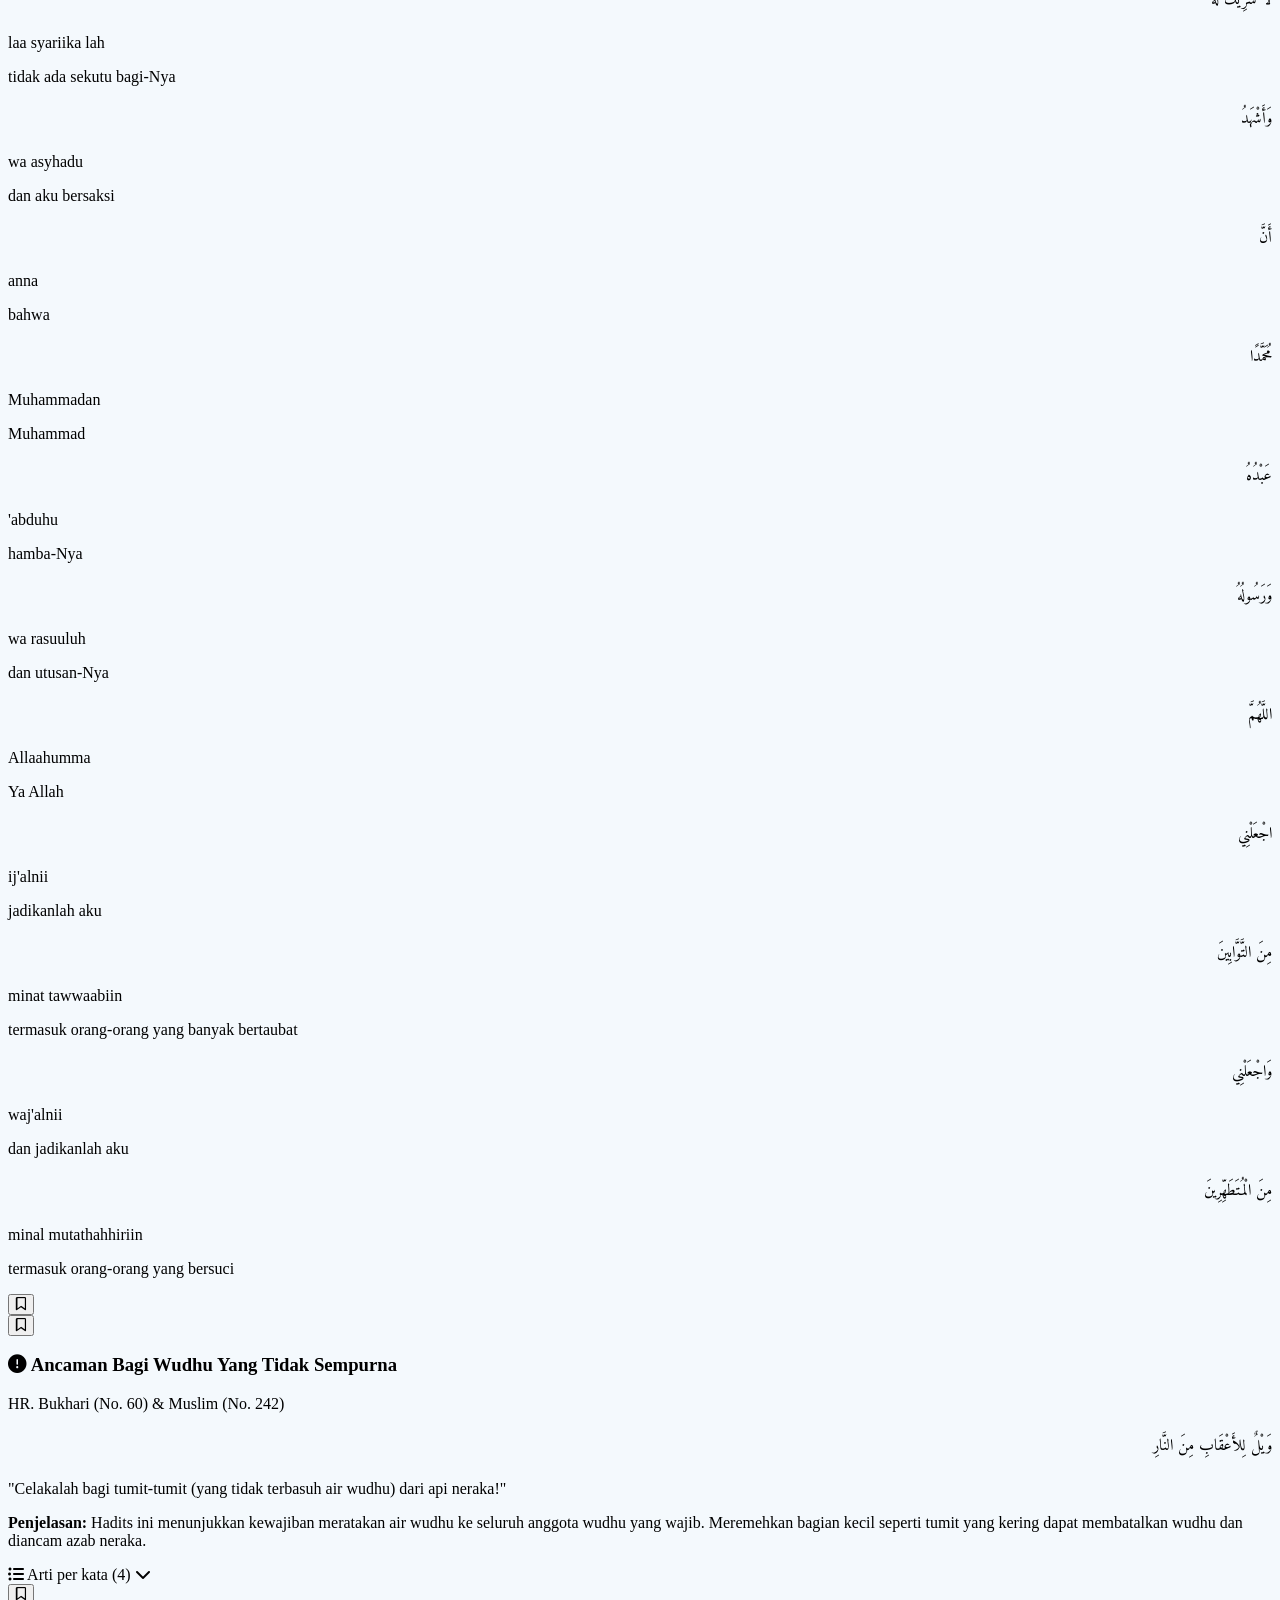
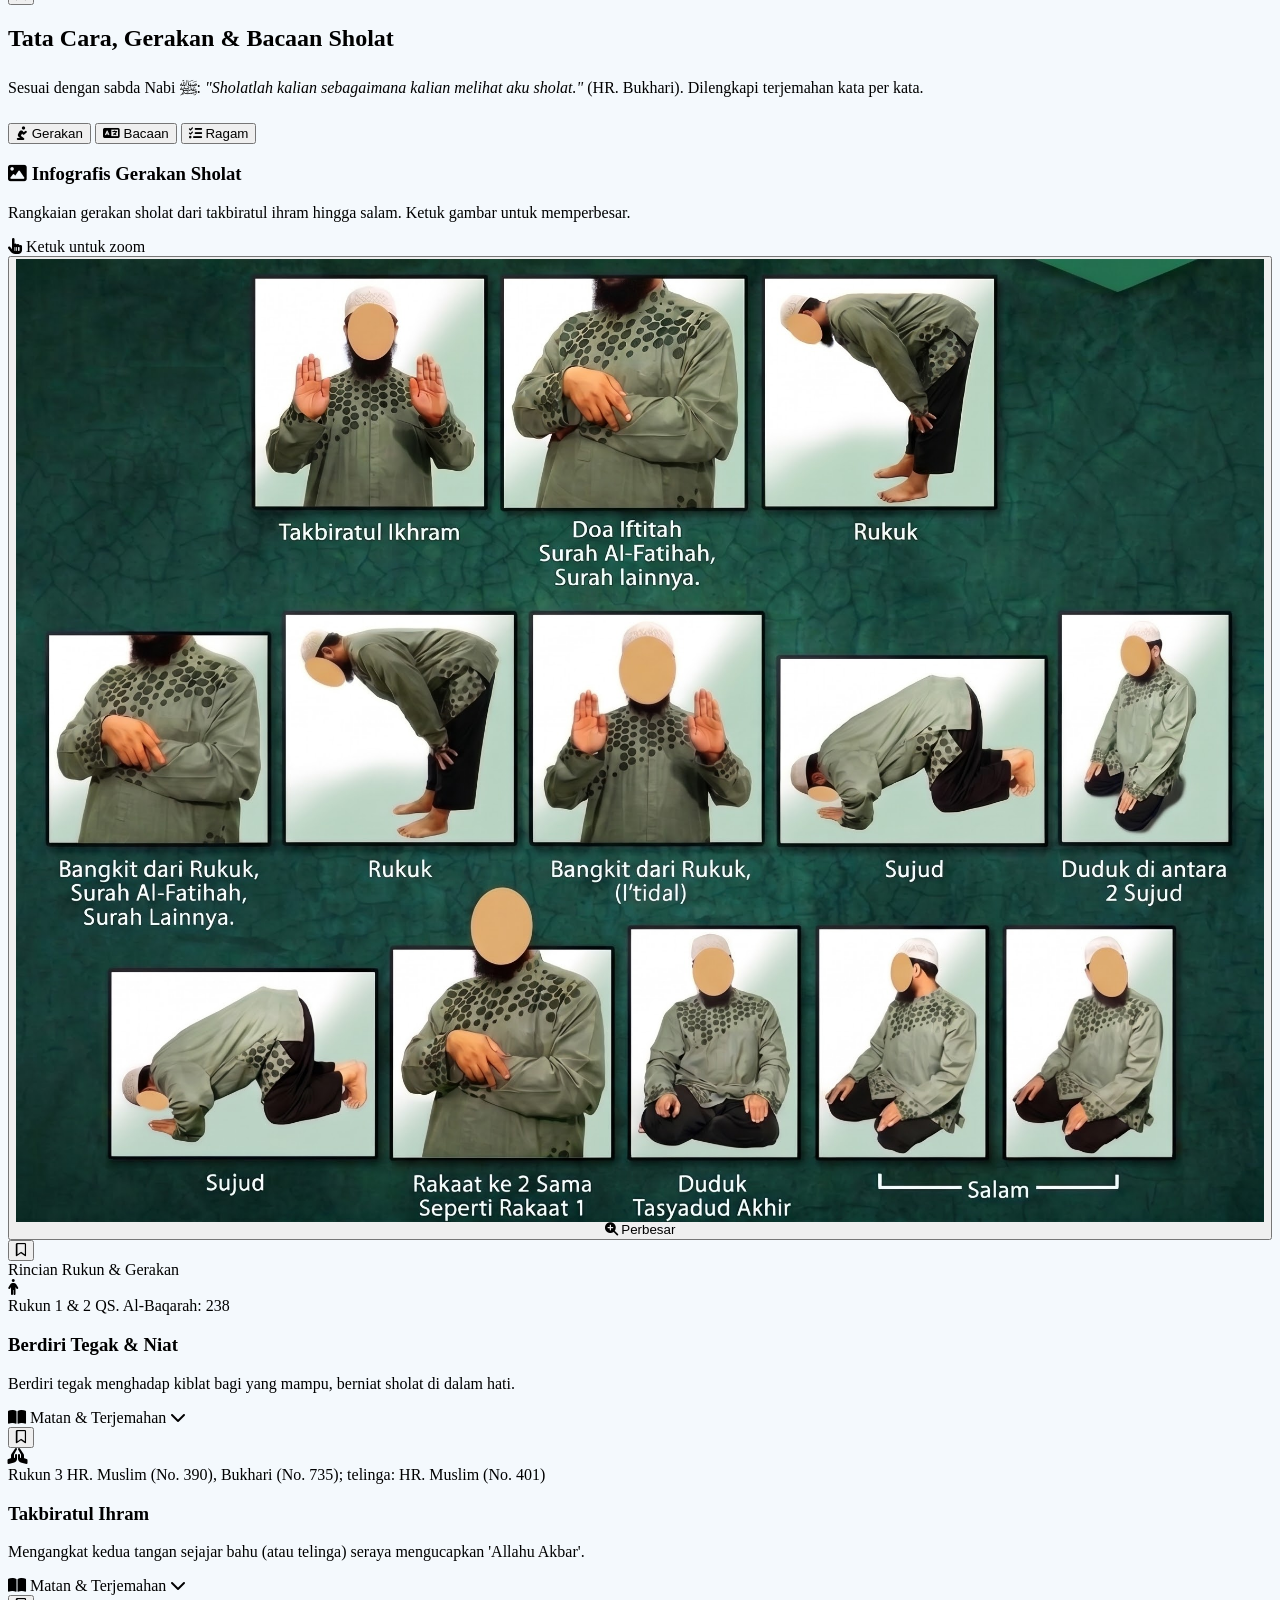
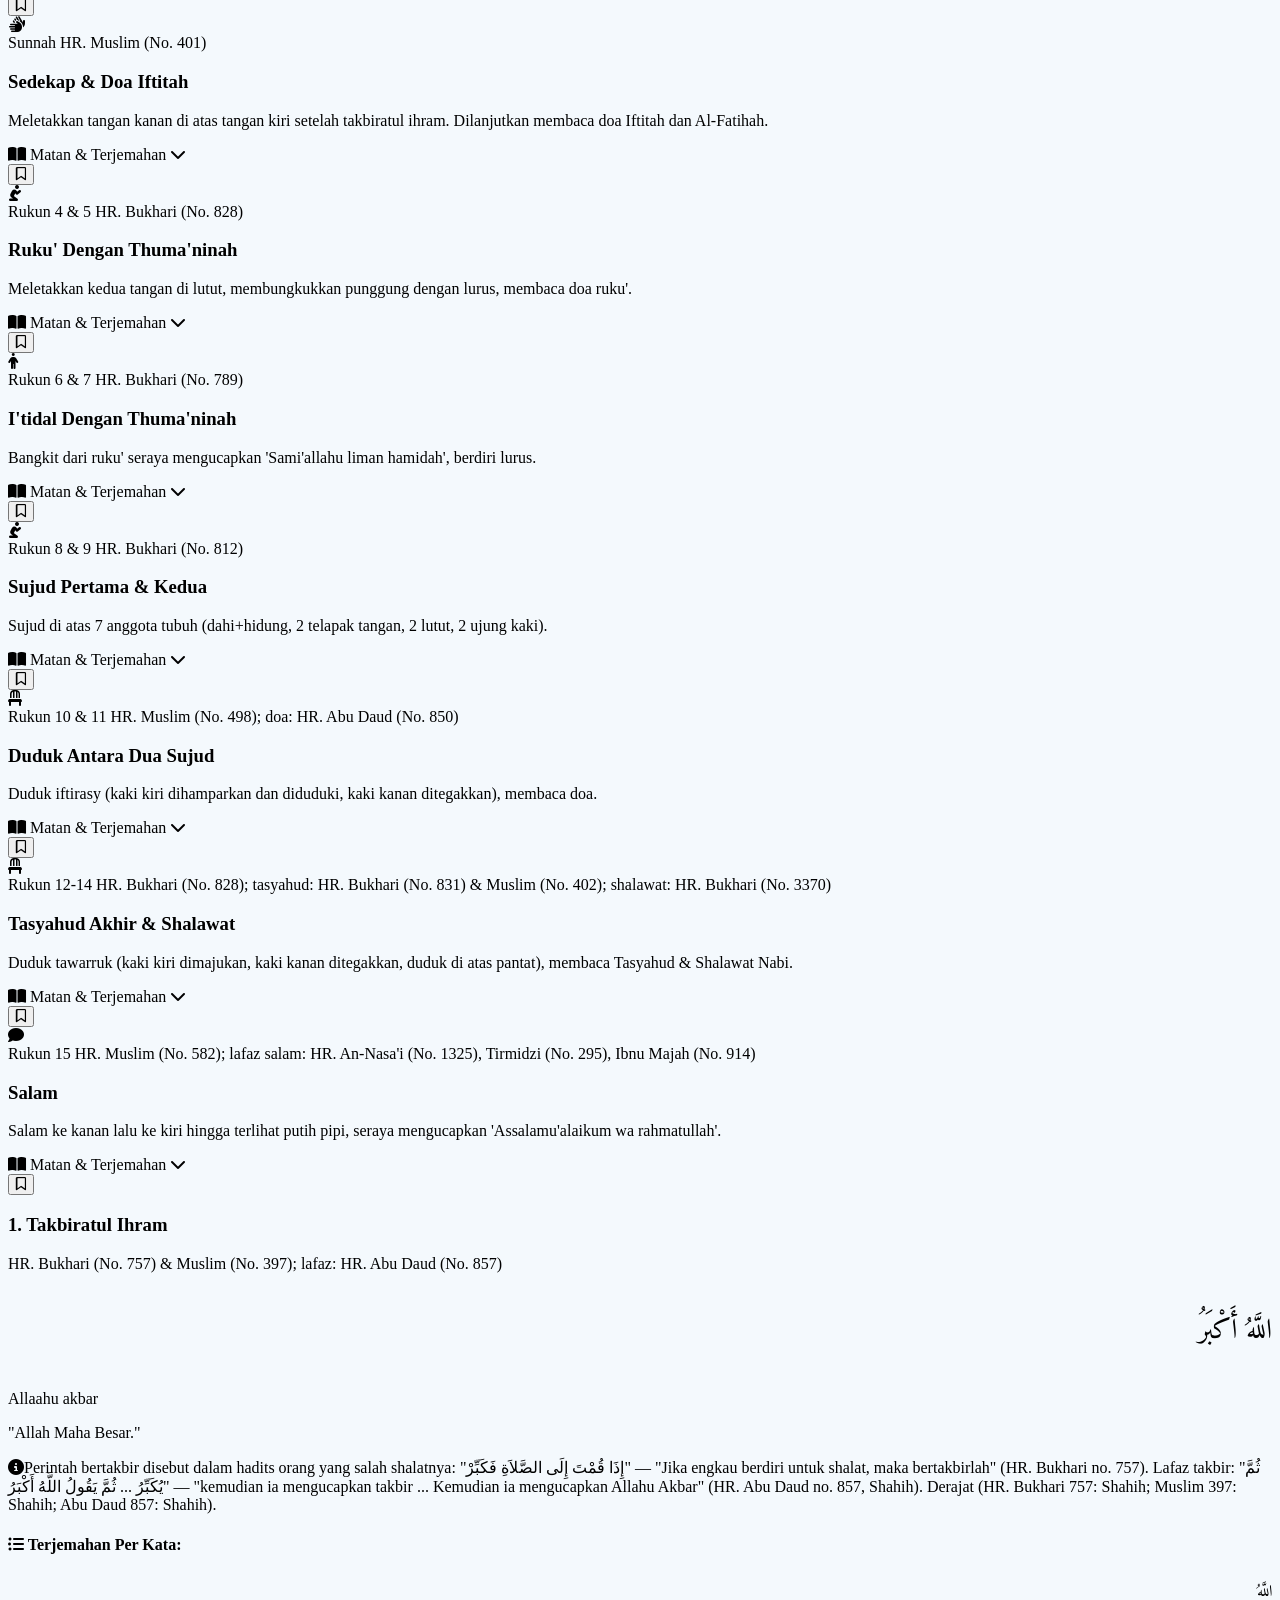
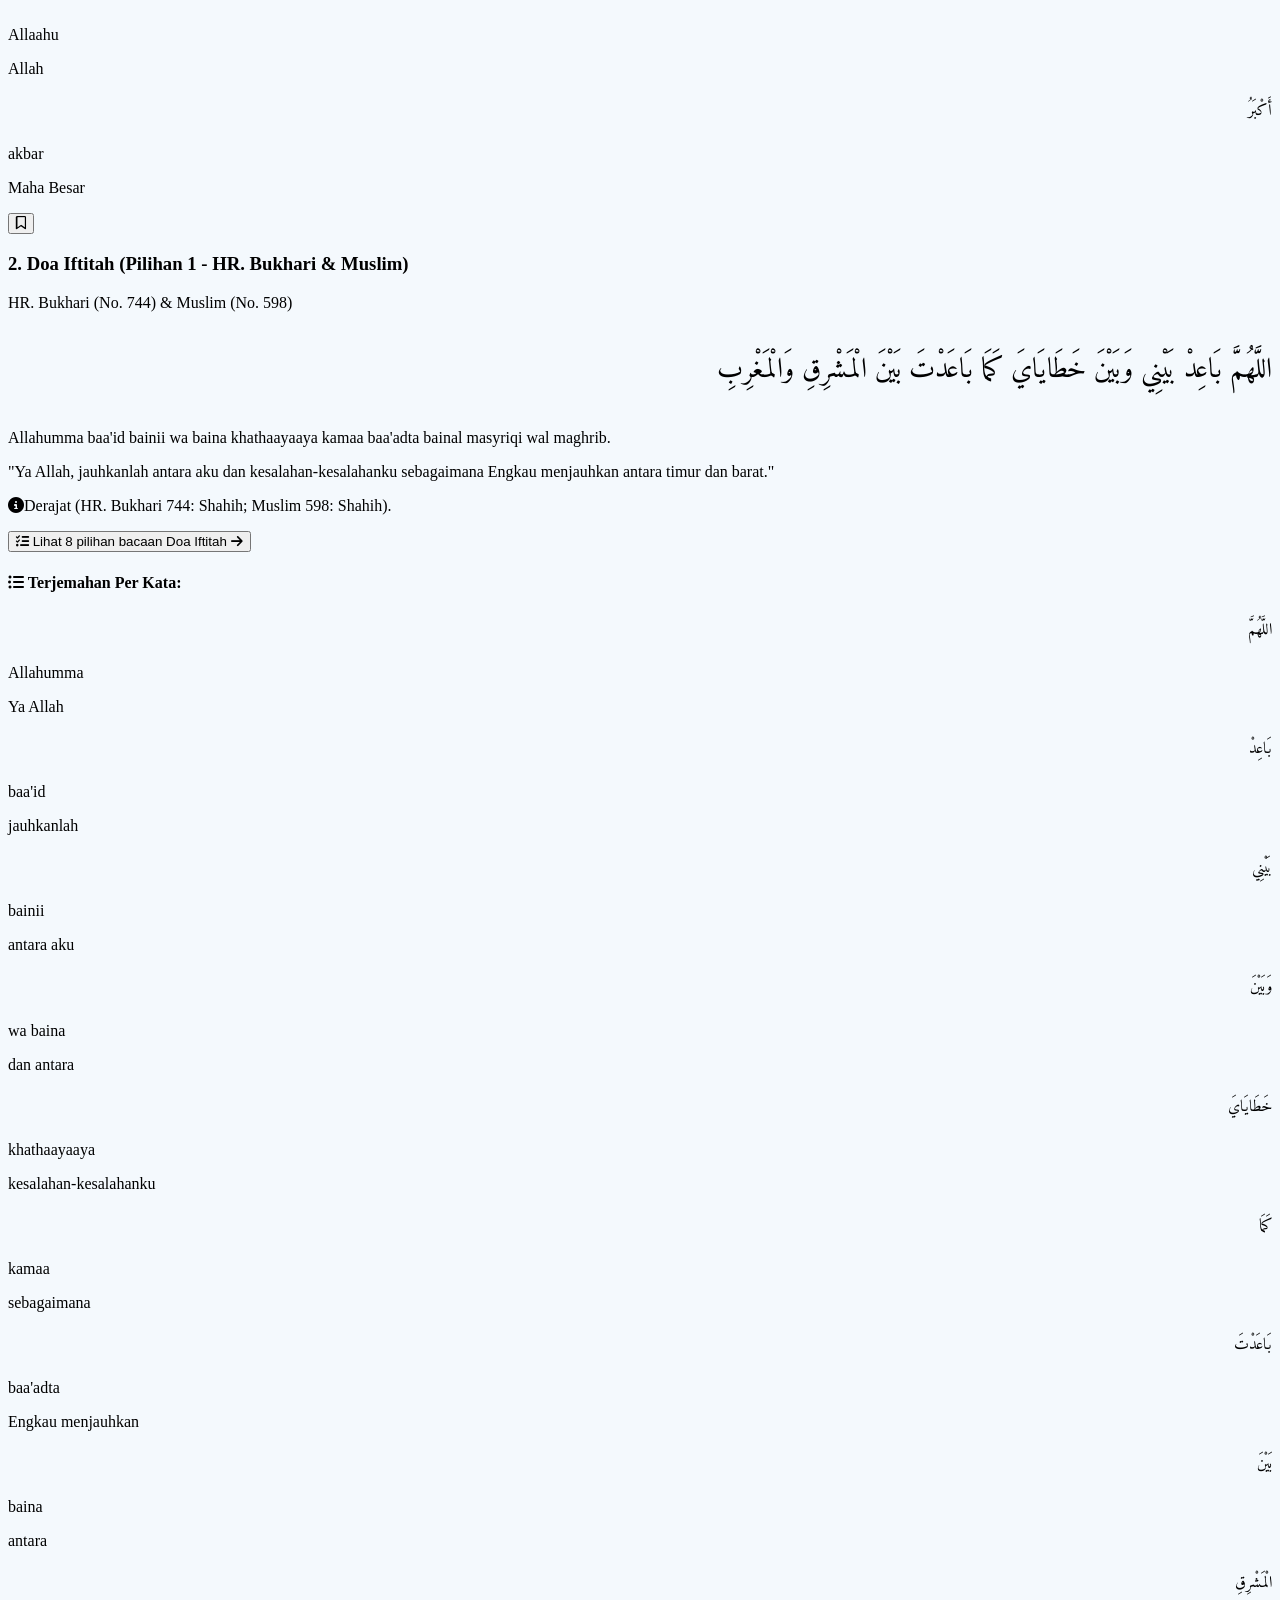
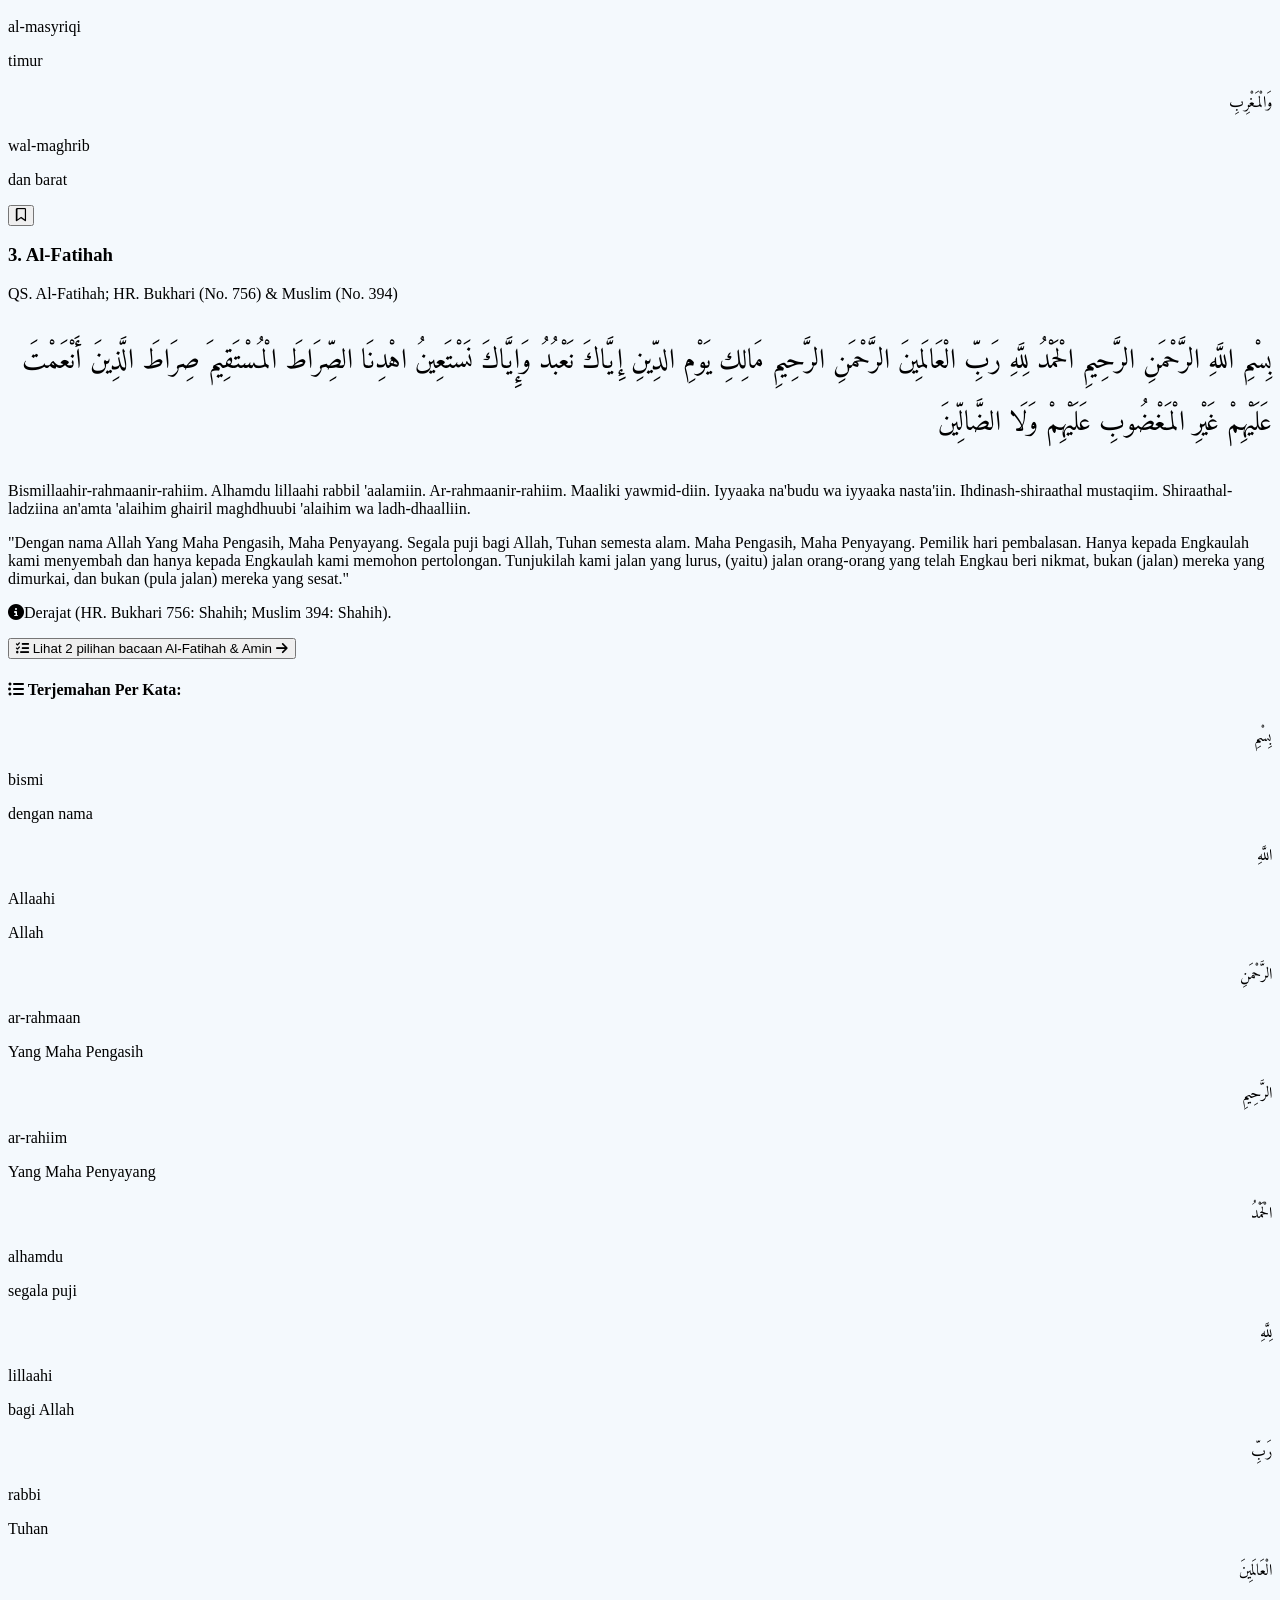
==== commit f80b1cc6: "Add Hafalan memorization feature and per-word meanings for all dalil; bump cache to v40 - Favorit ta" ====
--- a/bacaan-sholat/index.html
+++ b/bacaan-sholat/index.html
@@ -223,7 +223,7 @@
                     <i class="fa-solid fa-circle-info mr-1.5"></i> Info
                 </button>
                 <button onclick="switchTab('bookmarks')" id="tab-bookmarks" class="nav-tab py-3 px-2 text-sm font-medium text-emerald-200 hover:text-gold-400 whitespace-nowrap">
-                    <i class="fa-solid fa-bookmark mr-1.5"></i> Favorit
+                    <i class="fa-solid fa-bookmark mr-1.5"></i> Hafalan
                 </button>
             </div>
         </nav>
@@ -550,7 +550,7 @@
                         <!-- 2. Bacaan -->
                         <div class="bg-white p-3 rounded-lg border border-emerald-100">
                             <p class="text-xs font-bold text-emerald-800 mb-1">Bacaan Setelah Wudhu (tambahan doa: HR. At-Tirmidzi no. 55; dishahihkan Al-Albani, sebagian ulama mendha'ifkan)</p>
-                            <p class="font-arabic arabic-size text-right text-emerald-950 my-2 leading-loose" dir="rtl">
+                            <p class="font-arabic arabic-size text-right text-emerald-950 my-2 leading-loose" dir="rtl" data-words="grid">
                                 أَشْهَدُ أَنْ لَا إِلَهَ إِلَّا اللَّهُ وَحْدَهُ لَا شَرِيكَ لَهُ وَأَشْهَدُ أَنَّ مُحَمَّدًا عَبْدُهُ وَرَسُولُهُ، اللَّهُمَّ اجْعَلْنِي مِنَ التَّوَّابِينَ وَاجْعَلْنِي مِنَ الْمُتَطَهِّرِينَ
                             </p>
                             <p class="text-xs text-slate-600 mb-2">Asyhadu allaa ilaaha illallaahu wahdahu laa syariika lah, wa asyhadu anna Muhammadan 'abduhu wa rasuuluh. Allaahummaj'alnii minat tawwaabiina waj'alnii minal mutathahhiriin.</p>
@@ -562,92 +562,92 @@
                             <p class="text-xs font-bold text-emerald-800 mb-2">Arti Per Kata</p>
                             <div class="grid grid-cols-2 sm:grid-cols-3 gap-2">
                             <div class="bg-white p-2 rounded-lg border border-emerald-100 text-center">
-                                <p class="font-arabic text-lg text-emerald-950" dir="rtl">أَشْهَدُ</p>
+                                <p class="font-arabic text-lg text-emerald-950" dir="rtl" data-words="off">أَشْهَدُ</p>
                                 <p class="text-[11px] text-slate-500 italic">asyhadu</p>
                                 <p class="text-xs font-semibold text-emerald-800">aku bersaksi</p>
                             </div>
                             <div class="bg-white p-2 rounded-lg border border-emerald-100 text-center">
-                                <p class="font-arabic text-lg text-emerald-950" dir="rtl">أَنْ</p>
+                                <p class="font-arabic text-lg text-emerald-950" dir="rtl" data-words="off">أَنْ</p>
                                 <p class="text-[11px] text-slate-500 italic">an</p>
                                 <p class="text-xs font-semibold text-emerald-800">bahwa</p>
                             </div>
                             <div class="bg-white p-2 rounded-lg border border-emerald-100 text-center">
-                                <p class="font-arabic text-lg text-emerald-950" dir="rtl">لَا</p>
+                                <p class="font-arabic text-lg text-emerald-950" dir="rtl" data-words="off">لَا</p>
                                 <p class="text-[11px] text-slate-500 italic">laa</p>
                                 <p class="text-xs font-semibold text-emerald-800">tidak ada</p>
                             </div>
                             <div class="bg-white p-2 rounded-lg border border-emerald-100 text-center">
-                                <p class="font-arabic text-lg text-emerald-950" dir="rtl">إِلَهَ</p>
+                                <p class="font-arabic text-lg text-emerald-950" dir="rtl" data-words="off">إِلَهَ</p>
                                 <p class="text-[11px] text-slate-500 italic">ilaaha</p>
                                 <p class="text-xs font-semibold text-emerald-800">sesembahan (yang berhak disembah)</p>
                             </div>
                             <div class="bg-white p-2 rounded-lg border border-emerald-100 text-center">
-                                <p class="font-arabic text-lg text-emerald-950" dir="rtl">إِلَّا</p>
+                                <p class="font-arabic text-lg text-emerald-950" dir="rtl" data-words="off">إِلَّا</p>
                                 <p class="text-[11px] text-slate-500 italic">illaa</p>
                                 <p class="text-xs font-semibold text-emerald-800">selain</p>
                             </div>
                             <div class="bg-white p-2 rounded-lg border border-emerald-100 text-center">
-                                <p class="font-arabic text-lg text-emerald-950" dir="rtl">اللَّهُ</p>
+                                <p class="font-arabic text-lg text-emerald-950" dir="rtl" data-words="off">اللَّهُ</p>
                                 <p class="text-[11px] text-slate-500 italic">Allaah</p>
                                 <p class="text-xs font-semibold text-emerald-800">Allah</p>
                             </div>
                             <div class="bg-white p-2 rounded-lg border border-emerald-100 text-center">
-                                <p class="font-arabic text-lg text-emerald-950" dir="rtl">وَحْدَهُ</p>
+                                <p class="font-arabic text-lg text-emerald-950" dir="rtl" data-words="off">وَحْدَهُ</p>
                                 <p class="text-[11px] text-slate-500 italic">wahdahu</p>
                                 <p class="text-xs font-semibold text-emerald-800">Dia semata</p>
                             </div>
                             <div class="bg-white p-2 rounded-lg border border-emerald-100 text-center">
-                                <p class="font-arabic text-lg text-emerald-950" dir="rtl">لَا شَرِيكَ لَهُ</p>
+                                <p class="font-arabic text-lg text-emerald-950" dir="rtl" data-words="off">لَا شَرِيكَ لَهُ</p>
                                 <p class="text-[11px] text-slate-500 italic">laa syariika lah</p>
                                 <p class="text-xs font-semibold text-emerald-800">tidak ada sekutu bagi-Nya</p>
                             </div>
                             <div class="bg-white p-2 rounded-lg border border-emerald-100 text-center">
-                                <p class="font-arabic text-lg text-emerald-950" dir="rtl">وَأَشْهَدُ</p>
+                                <p class="font-arabic text-lg text-emerald-950" dir="rtl" data-words="off">وَأَشْهَدُ</p>
                                 <p class="text-[11px] text-slate-500 italic">wa asyhadu</p>
                                 <p class="text-xs font-semibold text-emerald-800">dan aku bersaksi</p>
                             </div>
                             <div class="bg-white p-2 rounded-lg border border-emerald-100 text-center">
-                                <p class="font-arabic text-lg text-emerald-950" dir="rtl">أَنَّ</p>
+                                <p class="font-arabic text-lg text-emerald-950" dir="rtl" data-words="off">أَنَّ</p>
                                 <p class="text-[11px] text-slate-500 italic">anna</p>
                                 <p class="text-xs font-semibold text-emerald-800">bahwa</p>
                             </div>
                             <div class="bg-white p-2 rounded-lg border border-emerald-100 text-center">
-                                <p class="font-arabic text-lg text-emerald-950" dir="rtl">مُحَمَّدًا</p>
+                                <p class="font-arabic text-lg text-emerald-950" dir="rtl" data-words="off">مُحَمَّدًا</p>
                                 <p class="text-[11px] text-slate-500 italic">Muhammadan</p>
                                 <p class="text-xs font-semibold text-emerald-800">Muhammad</p>
                             </div>
                             <div class="bg-white p-2 rounded-lg border border-emerald-100 text-center">
-                                <p class="font-arabic text-lg text-emerald-950" dir="rtl">عَبْدُهُ</p>
+                                <p class="font-arabic text-lg text-emerald-950" dir="rtl" data-words="off">عَبْدُهُ</p>
                                 <p class="text-[11px] text-slate-500 italic">'abduhu</p>
                                 <p class="text-xs font-semibold text-emerald-800">hamba-Nya</p>
                             </div>
                             <div class="bg-white p-2 rounded-lg border border-emerald-100 text-center">
-                                <p class="font-arabic text-lg text-emerald-950" dir="rtl">وَرَسُولُهُ</p>
+                                <p class="font-arabic text-lg text-emerald-950" dir="rtl" data-words="off">وَرَسُولُهُ</p>
                                 <p class="text-[11px] text-slate-500 italic">wa rasuuluh</p>
                                 <p class="text-xs font-semibold text-emerald-800">dan utusan-Nya</p>
                             </div>
                             <div class="bg-white p-2 rounded-lg border border-emerald-100 text-center">
-                                <p class="font-arabic text-lg text-emerald-950" dir="rtl">اللَّهُمَّ</p>
+                                <p class="font-arabic text-lg text-emerald-950" dir="rtl" data-words="off">اللَّهُمَّ</p>
                                 <p class="text-[11px] text-slate-500 italic">Allaahumma</p>
                                 <p class="text-xs font-semibold text-emerald-800">Ya Allah</p>
                             </div>
                             <div class="bg-white p-2 rounded-lg border border-emerald-100 text-center">
-                                <p class="font-arabic text-lg text-emerald-950" dir="rtl">اجْعَلْنِي</p>
+                                <p class="font-arabic text-lg text-emerald-950" dir="rtl" data-words="off">اجْعَلْنِي</p>
                                 <p class="text-[11px] text-slate-500 italic">ij'alnii</p>
                                 <p class="text-xs font-semibold text-emerald-800">jadikanlah aku</p>
                             </div>
                             <div class="bg-white p-2 rounded-lg border border-emerald-100 text-center">
-                                <p class="font-arabic text-lg text-emerald-950" dir="rtl">مِنَ التَّوَّابِينَ</p>
+                                <p class="font-arabic text-lg text-emerald-950" dir="rtl" data-words="off">مِنَ التَّوَّابِينَ</p>
                                 <p class="text-[11px] text-slate-500 italic">minat tawwaabiin</p>
                                 <p class="text-xs font-semibold text-emerald-800">termasuk orang-orang yang banyak bertaubat</p>
                             </div>
                             <div class="bg-white p-2 rounded-lg border border-emerald-100 text-center">
-                                <p class="font-arabic text-lg text-emerald-950" dir="rtl">وَاجْعَلْنِي</p>
+                                <p class="font-arabic text-lg text-emerald-950" dir="rtl" data-words="off">وَاجْعَلْنِي</p>
                                 <p class="text-[11px] text-slate-500 italic">waj'alnii</p>
                                 <p class="text-xs font-semibold text-emerald-800">dan jadikanlah aku</p>
                             </div>
                             <div class="bg-white p-2 rounded-lg border border-emerald-100 text-center">
-                                <p class="font-arabic text-lg text-emerald-950" dir="rtl">مِنَ الْمُتَطَهِّرِينَ</p>
+                                <p class="font-arabic text-lg text-emerald-950" dir="rtl" data-words="off">مِنَ الْمُتَطَهِّرِينَ</p>
                                 <p class="text-[11px] text-slate-500 italic">minal mutathahhiriin</p>
                                 <p class="text-xs font-semibold text-emerald-800">termasuk orang-orang yang bersuci</p>
                             </div>
@@ -815,9 +815,9 @@
 
         <section id="content-bookmarks" class="tab-content hidden space-y-6">
             <div class="bg-emerald-900 text-white p-6 rounded-2xl shadow-md border border-gold-500/20">
-                <h2 class="text-2xl font-bold mb-2 text-amber-50"><i class="fa-solid fa-bookmark text-gold-400"></i> Bacaan & Dalil Favorit Anda</h2>
+                <h2 class="text-2xl font-bold mb-2 text-amber-50"><i class="fa-solid fa-bookmark text-gold-400"></i> Hafalan & Favorit</h2>
                 <p class="text-emerald-200 text-sm">
-                    Daftar materi dan bacaan sholat yang telah Anda simpan untuk hafalan atau rujukan cepat.
+                    Kartu bacaan, doa, dan dalil yang Anda simpan menjadi daftar hafalan: latihan dengan kartu, tutup bertahap, per potongan, susun kata, dan rekam suara, lalu diulang otomatis sesuai jadwal.
                 </p>
             </div>
 
@@ -860,7 +860,7 @@
         </button>
         <button onclick="switchTab('bookmarks')" id="mob-tab-bookmarks" class="flex-1 py-1.5 px-0.5 text-[10px] text-emerald-300 flex flex-col items-center">
             <i class="fa-solid fa-bookmark text-base mb-0.5"></i>
-            <span>Favorit</span>
+            <span>Hafalan</span>
         </button>
     </nav>
 
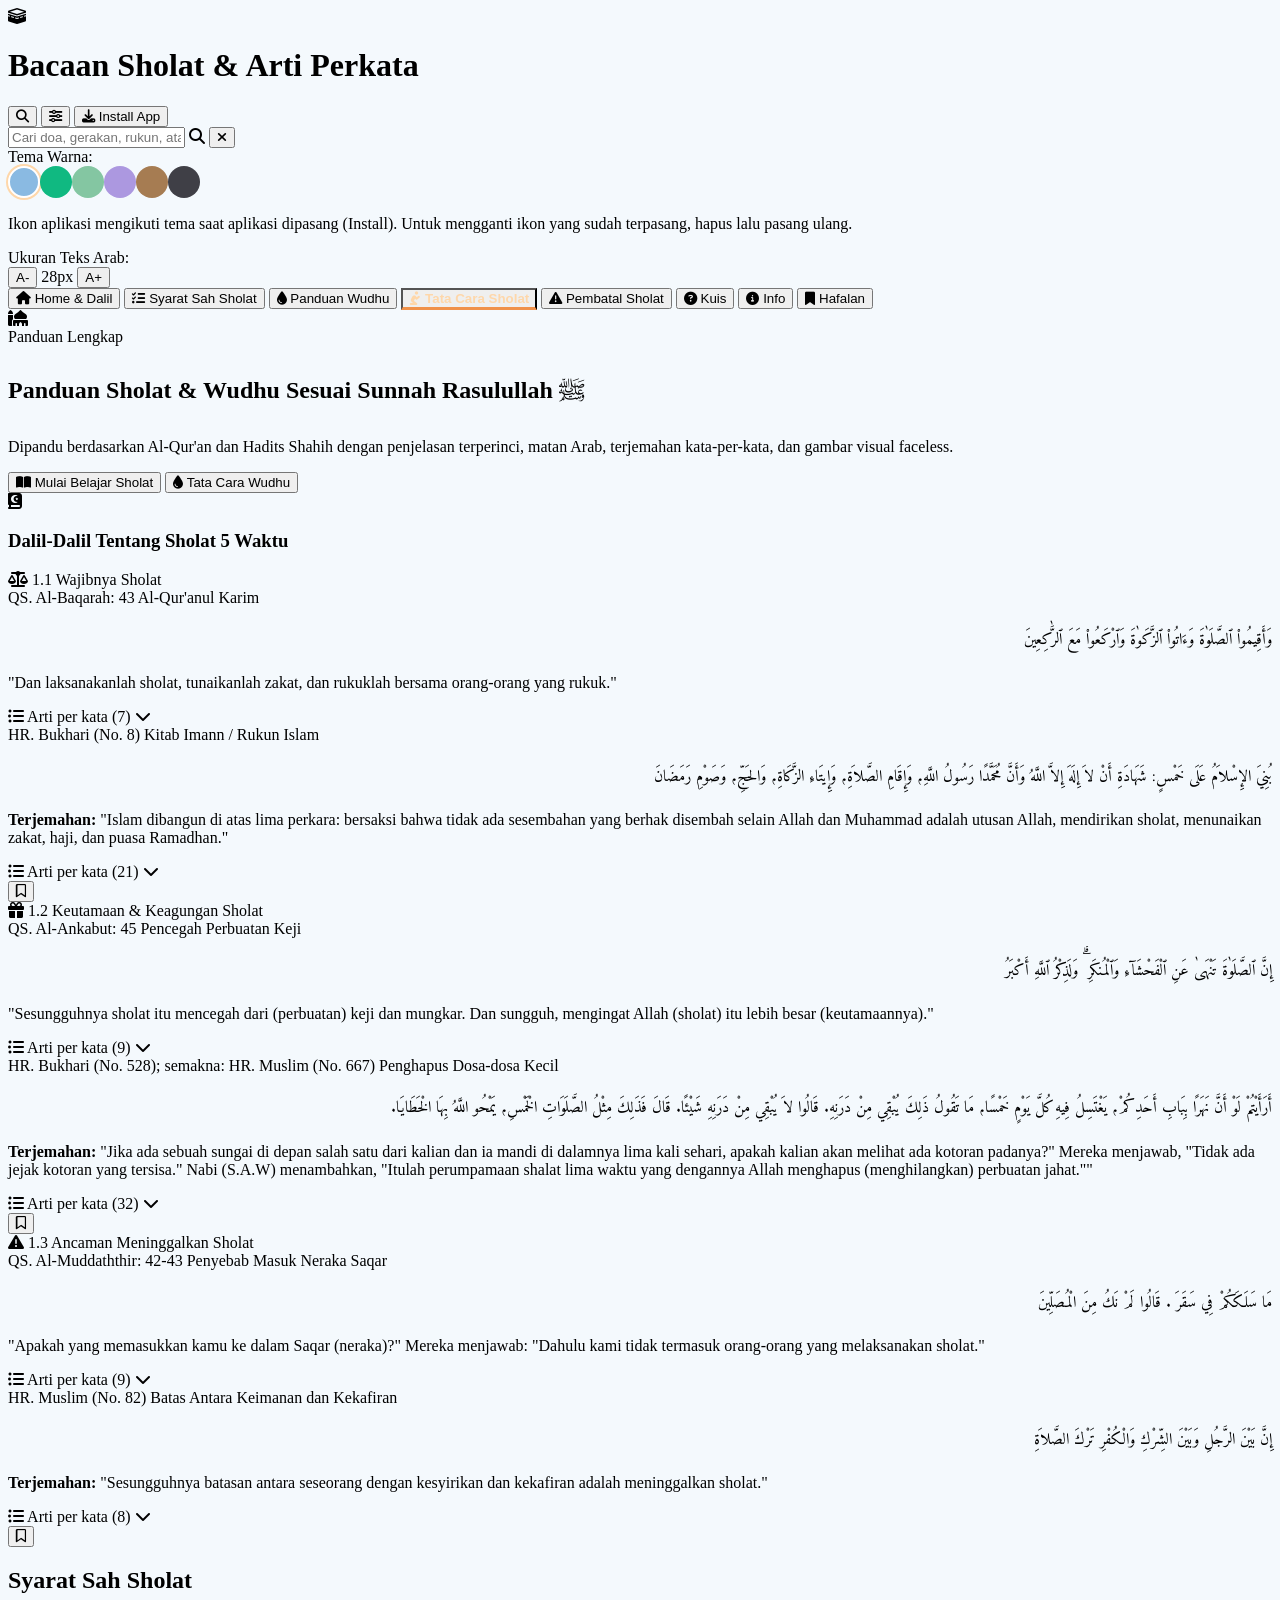
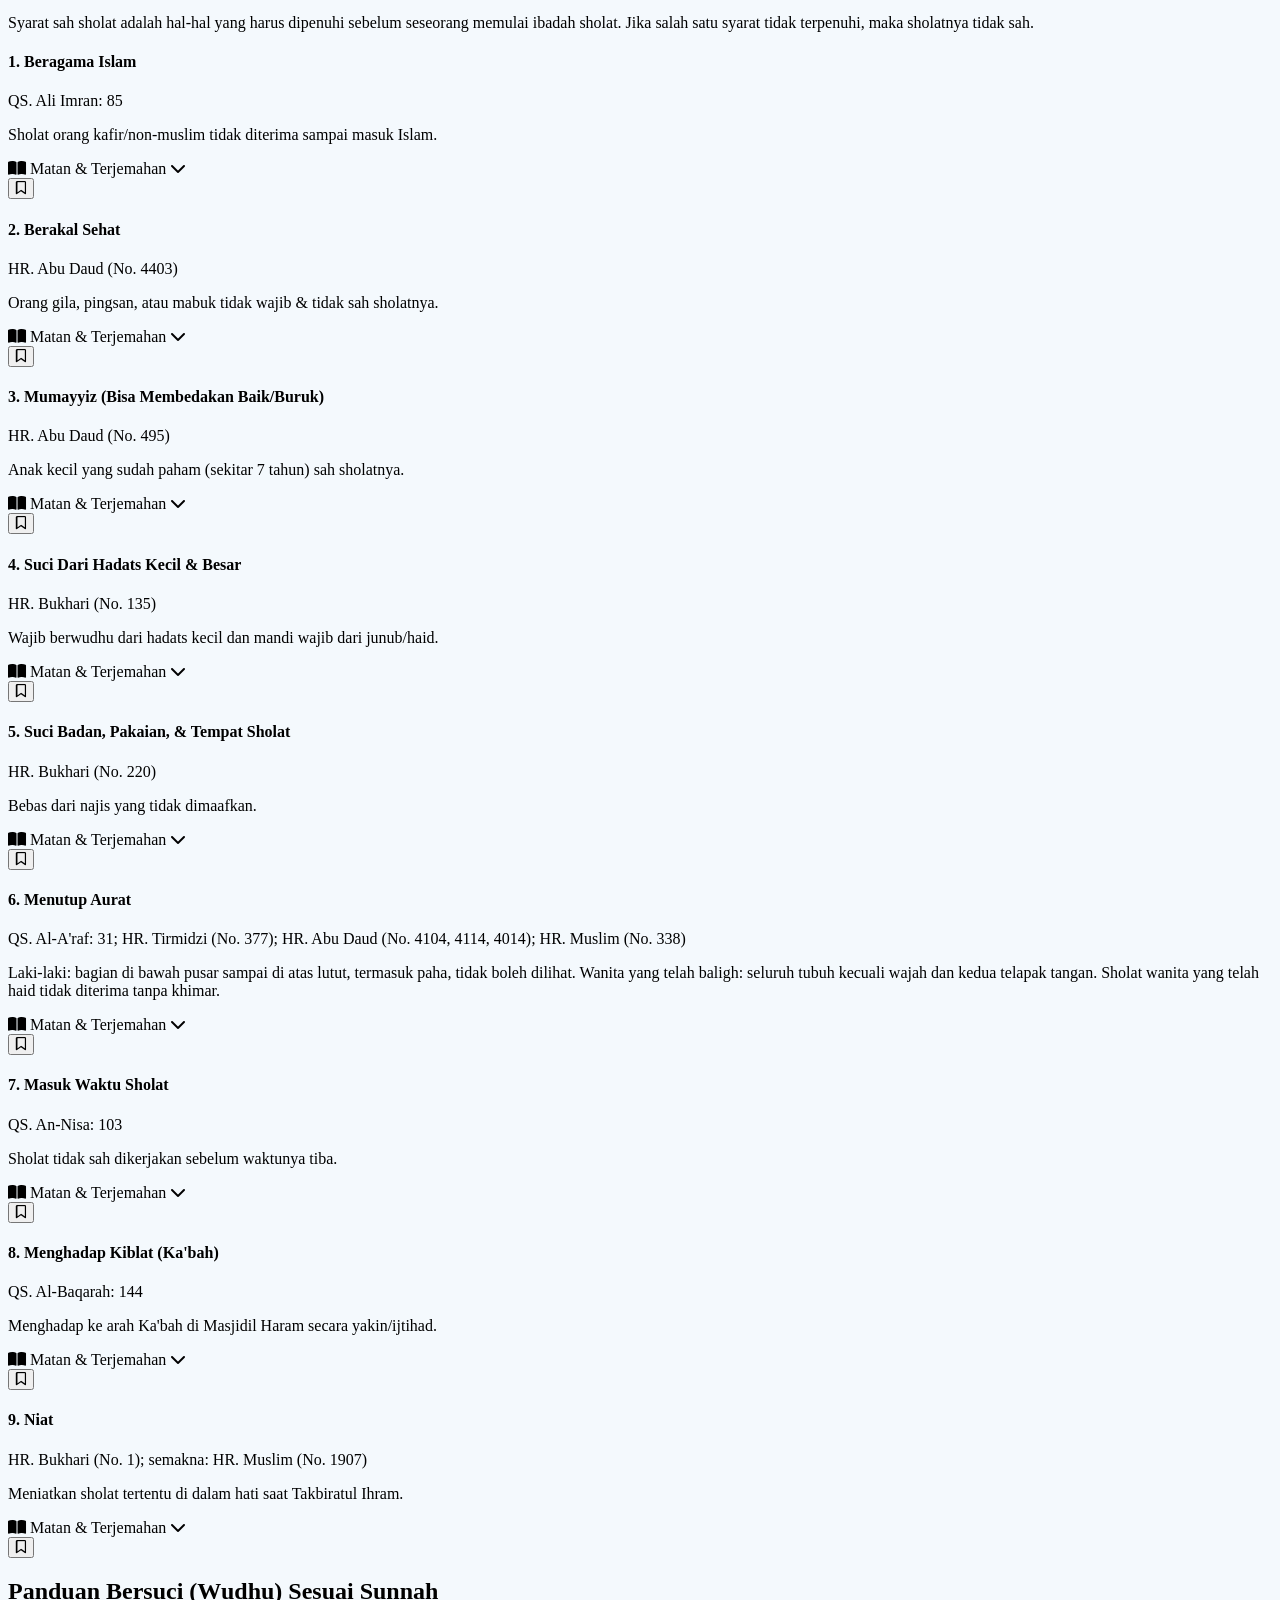
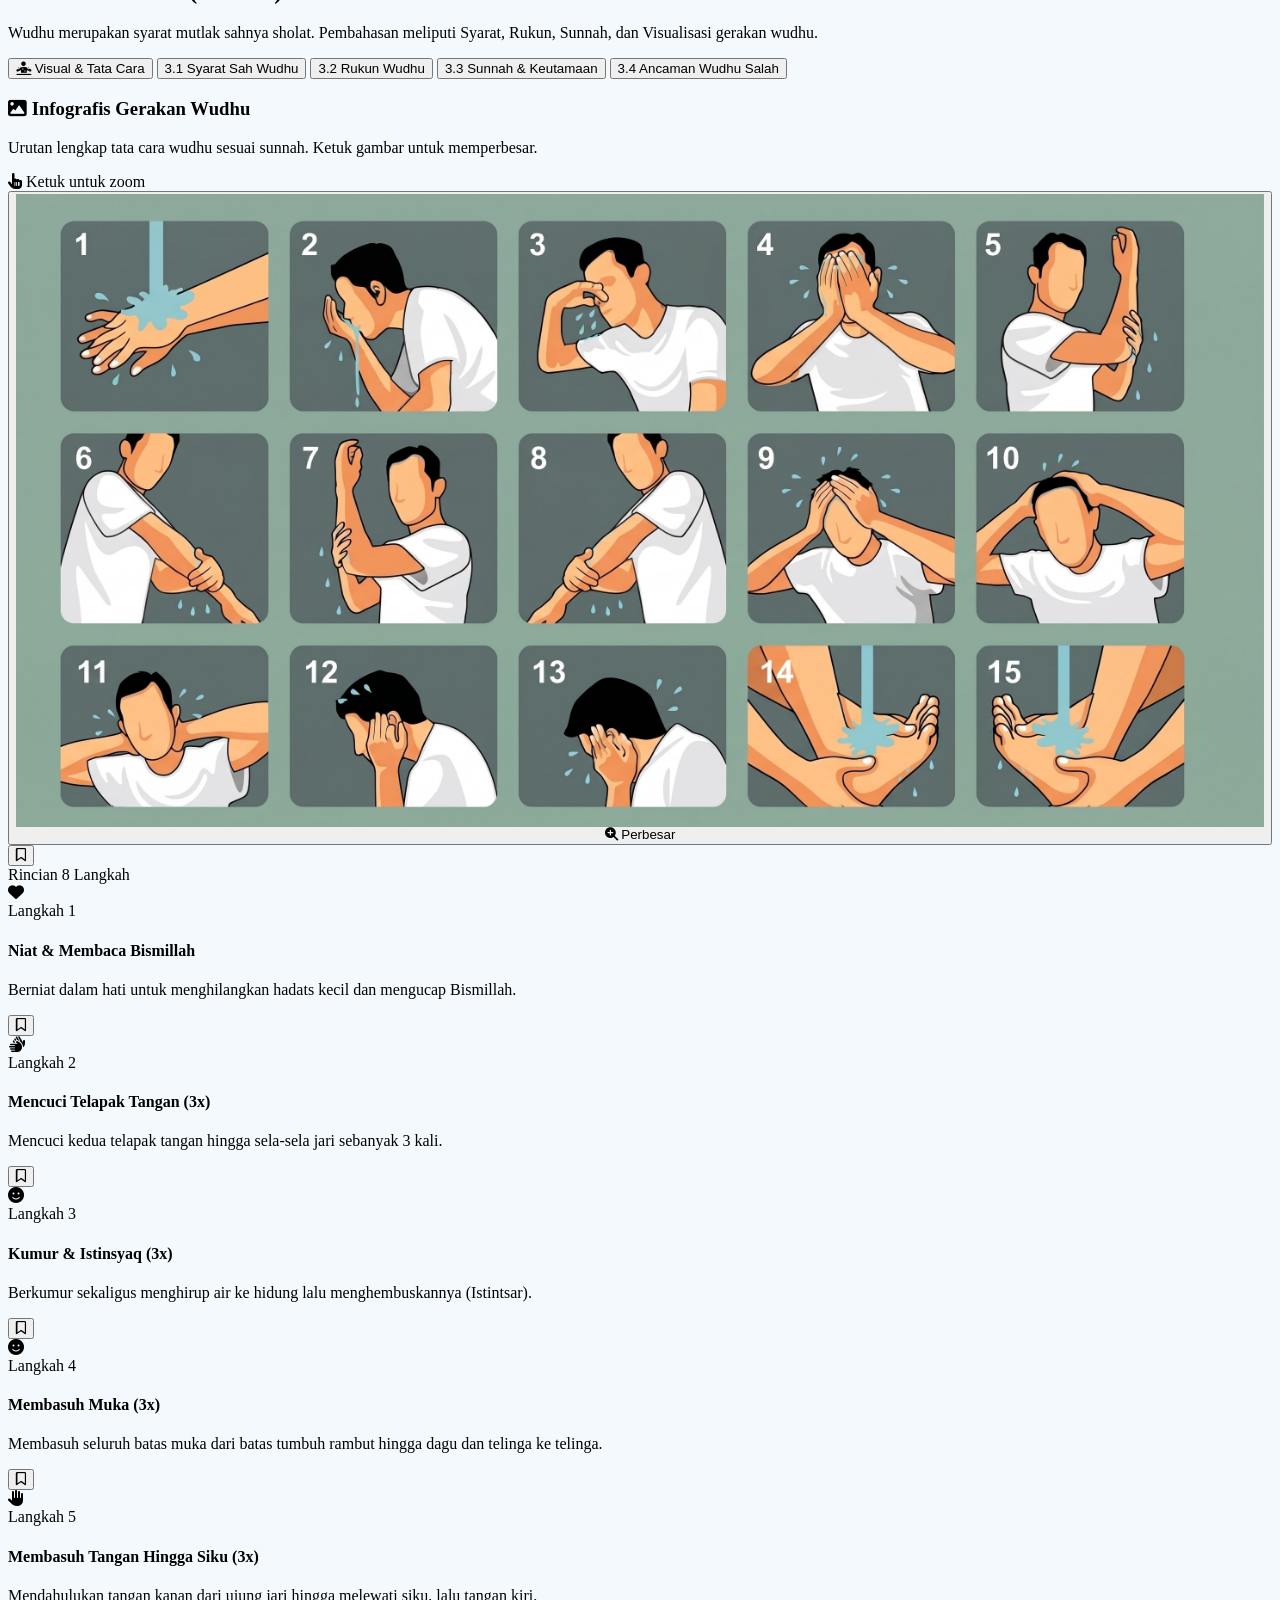
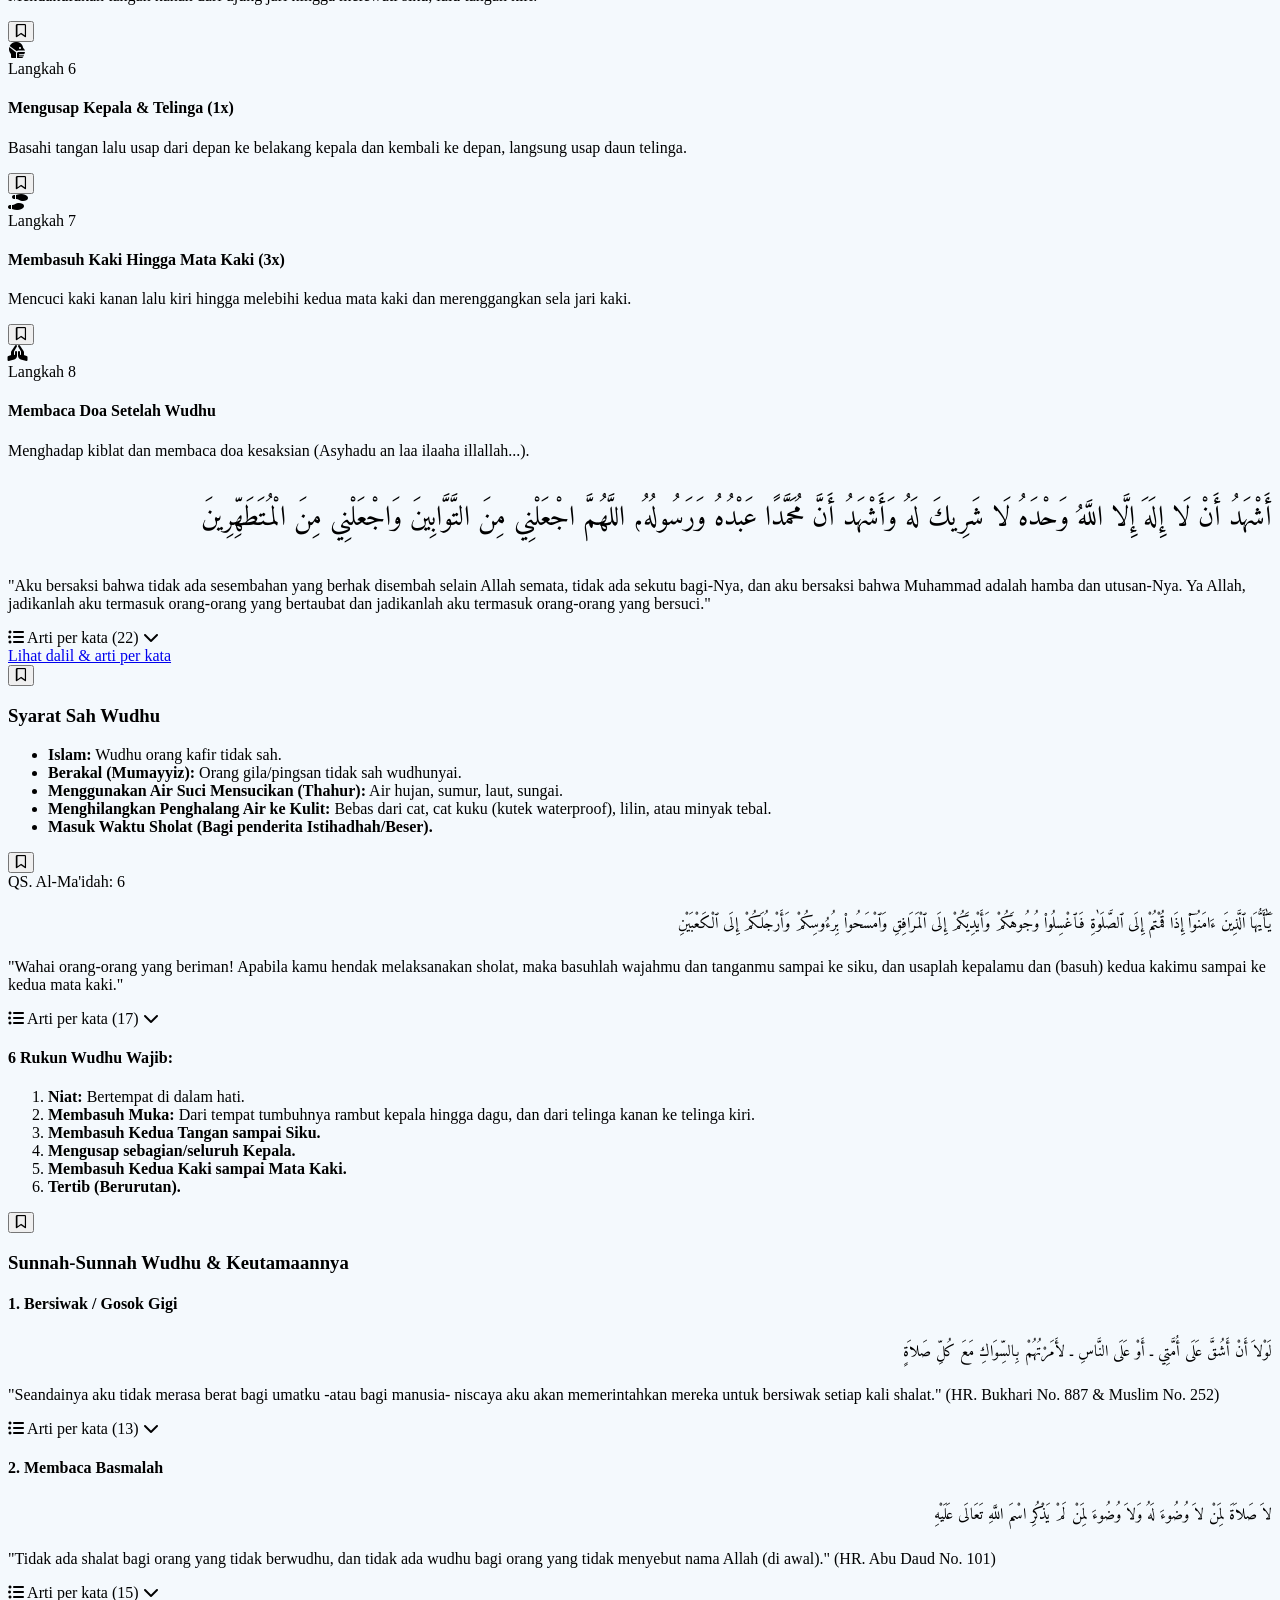
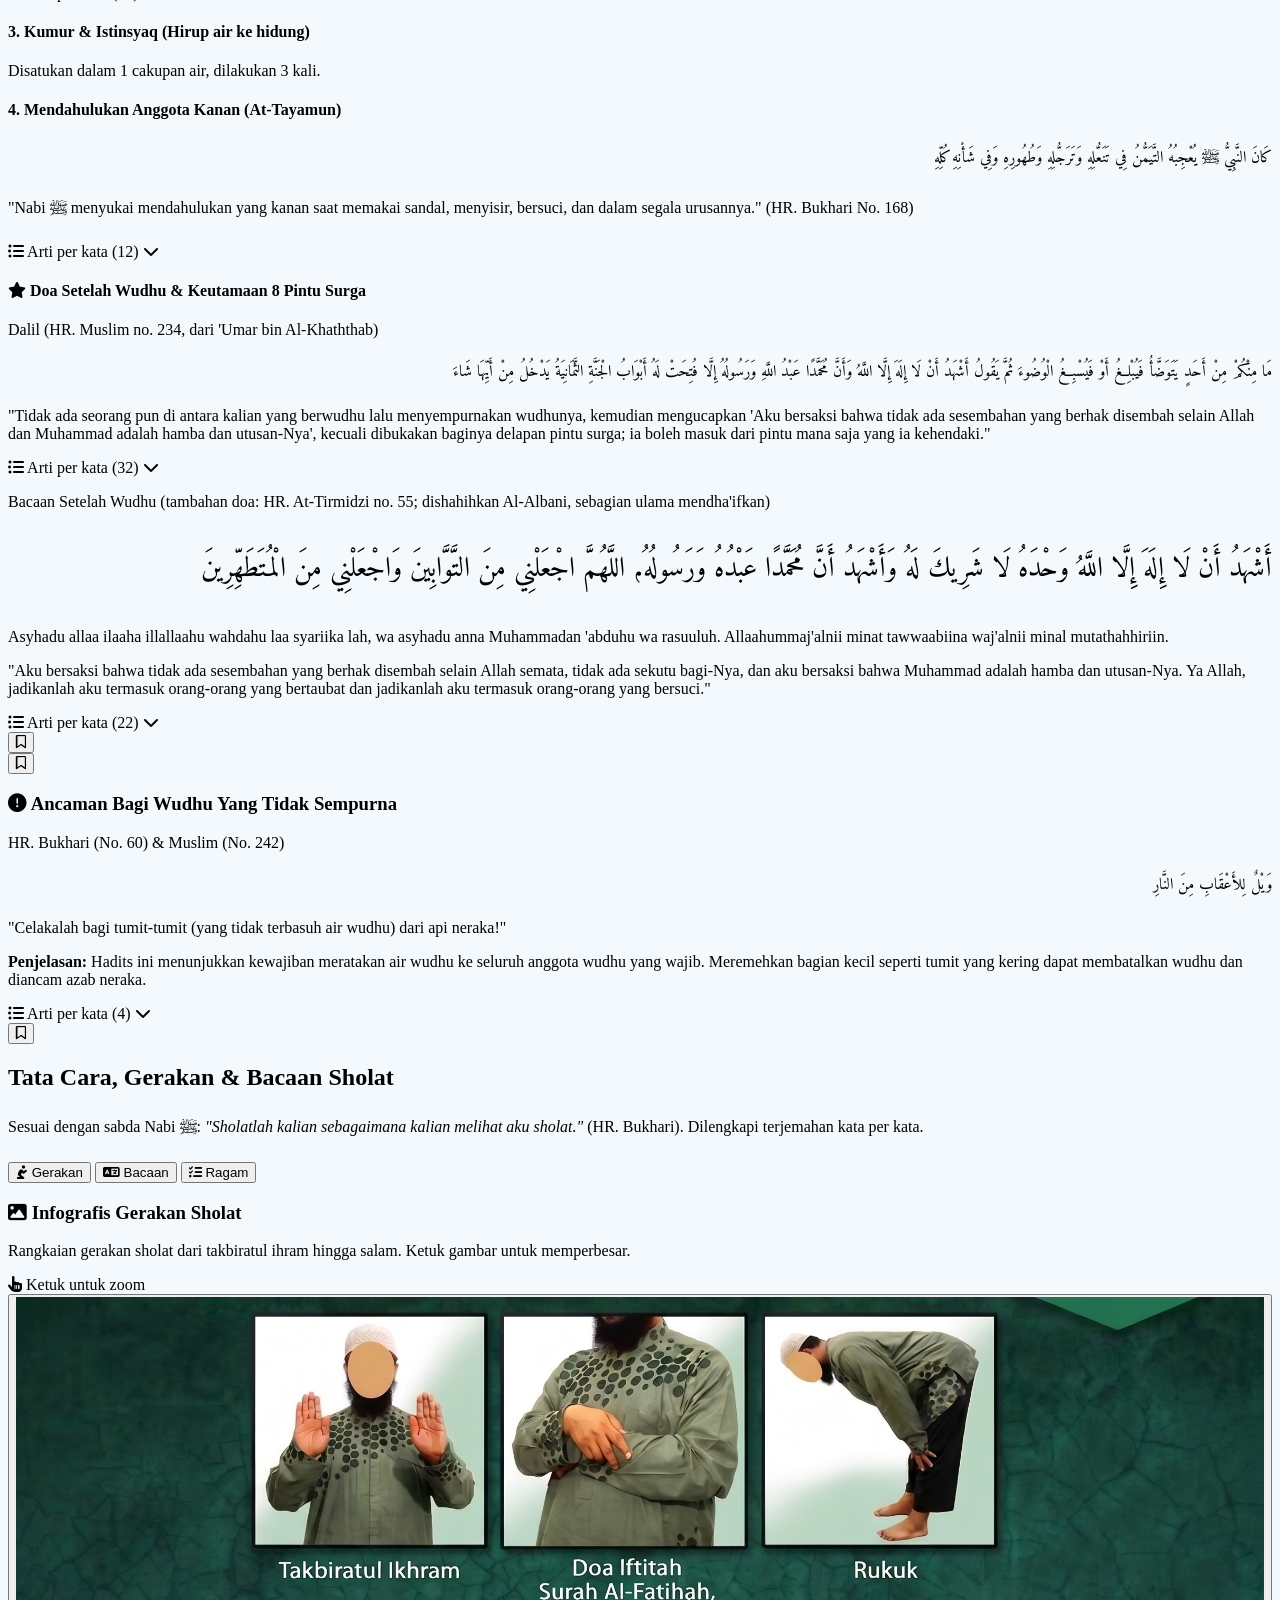
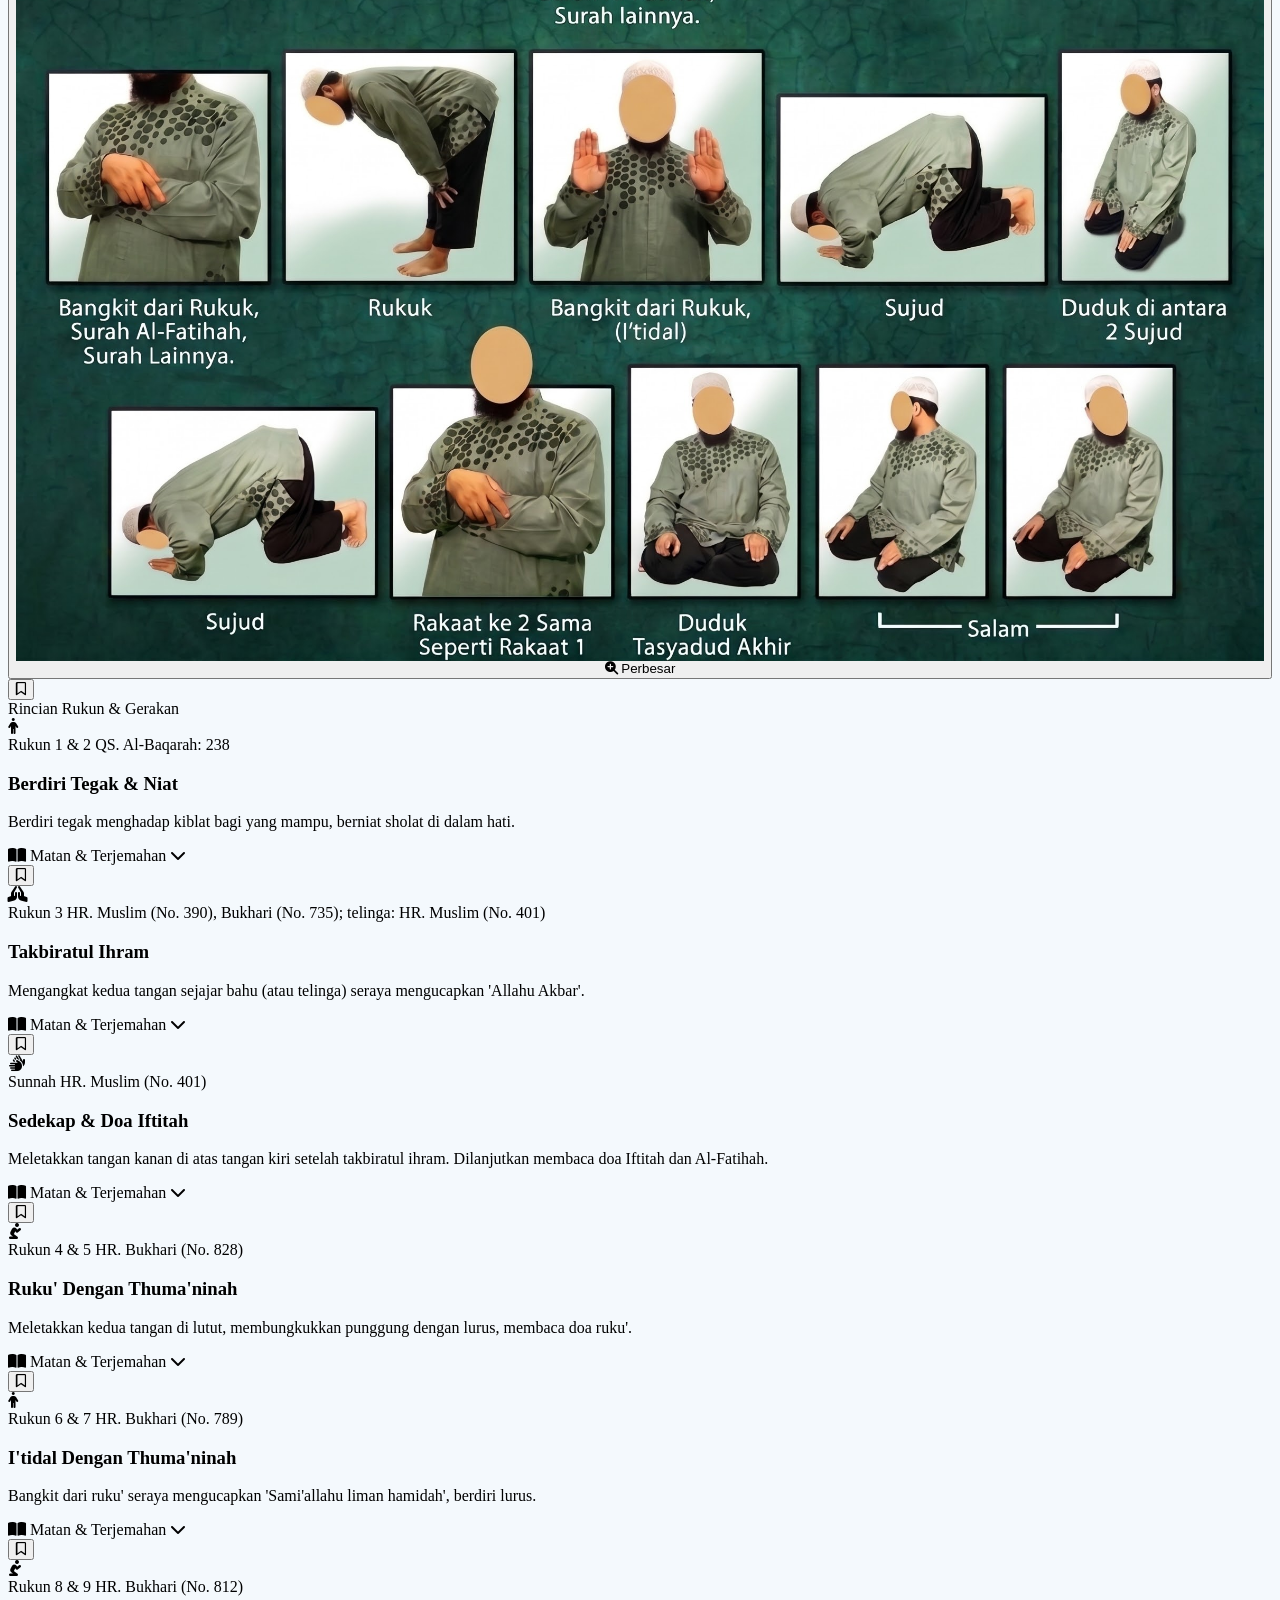
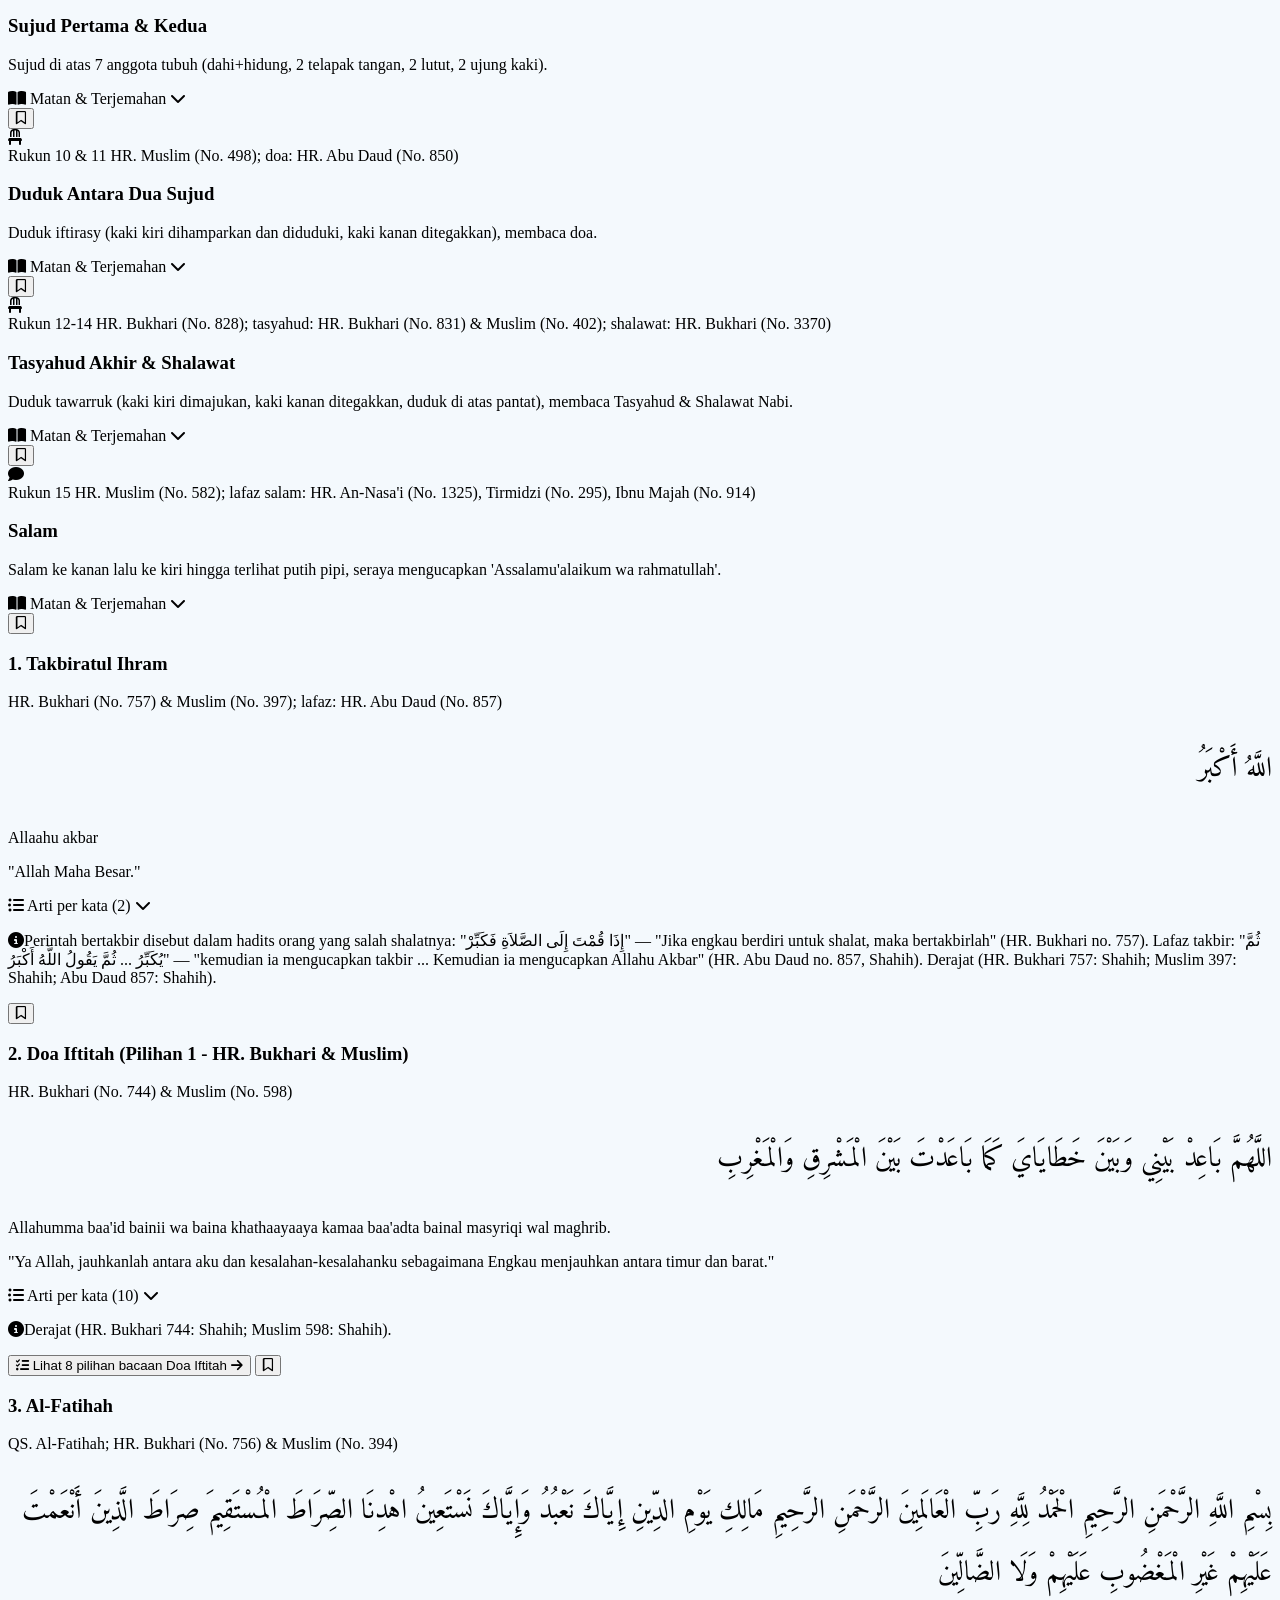
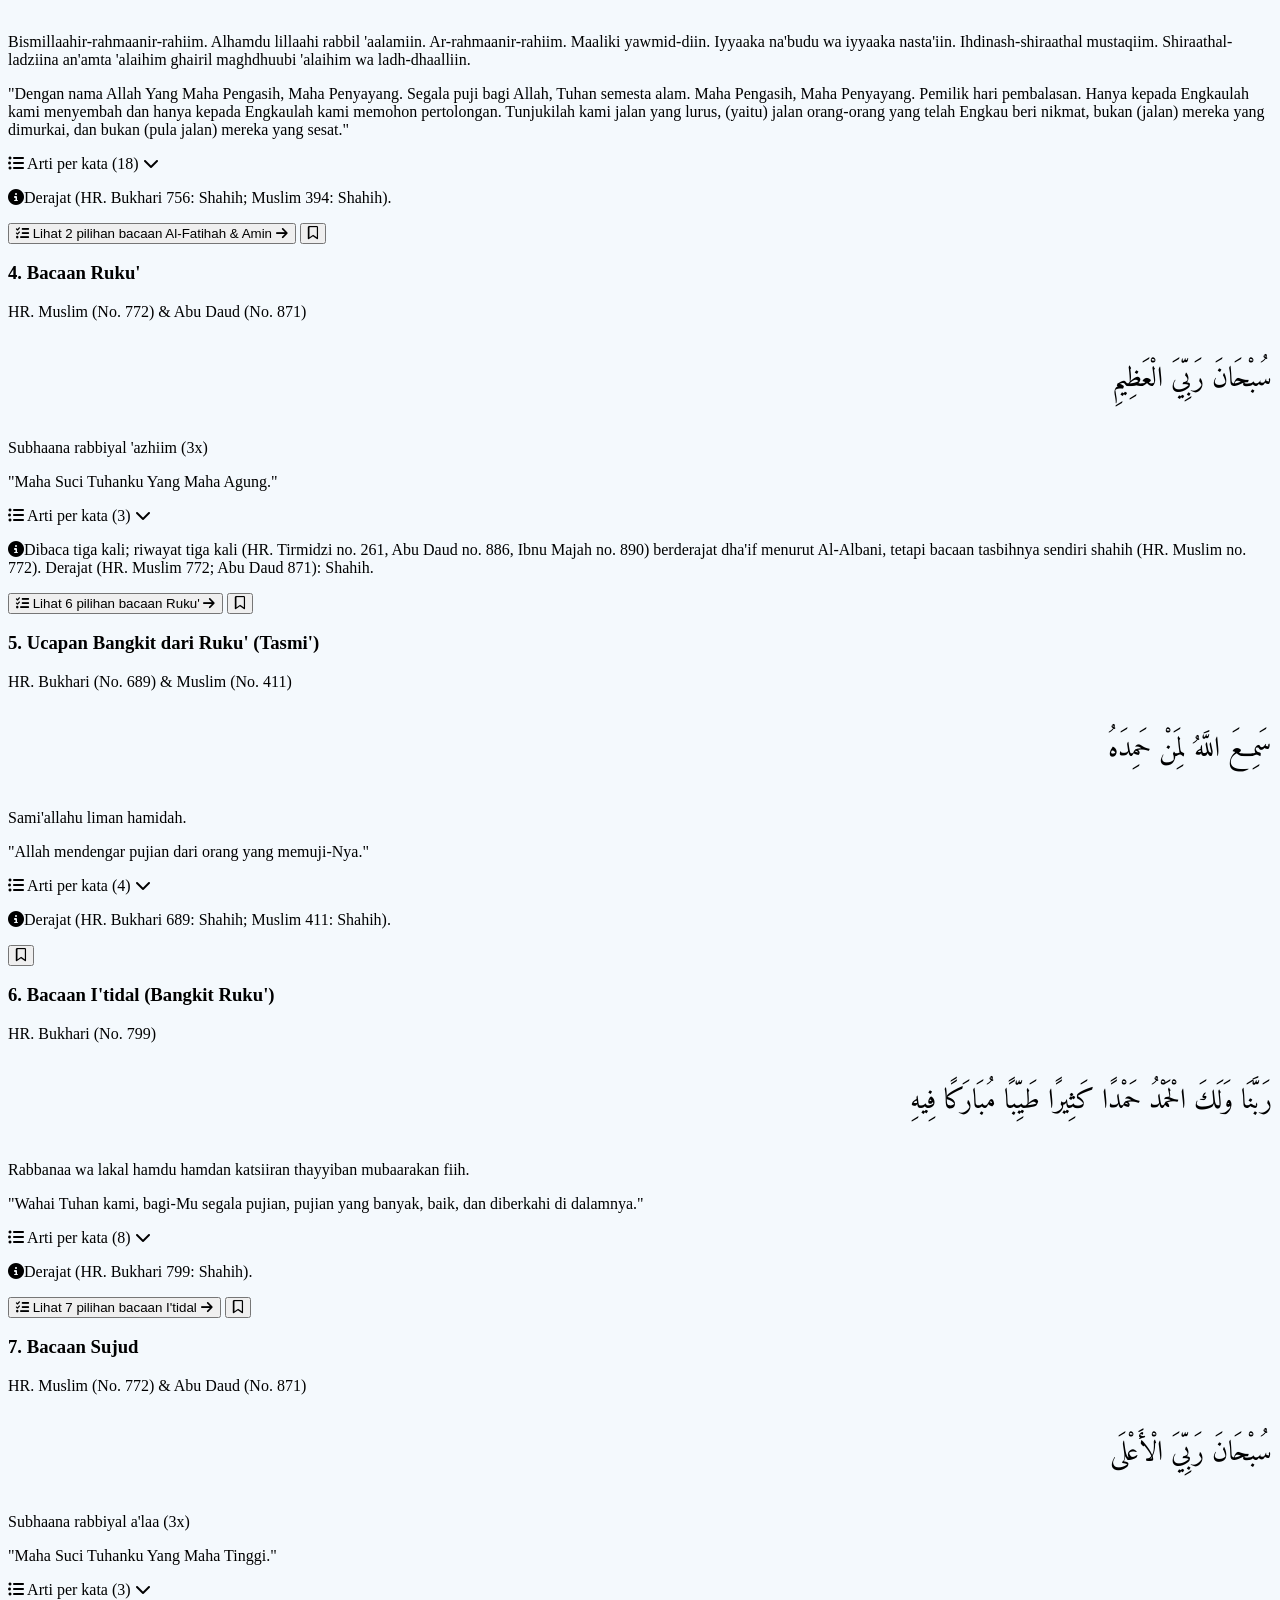
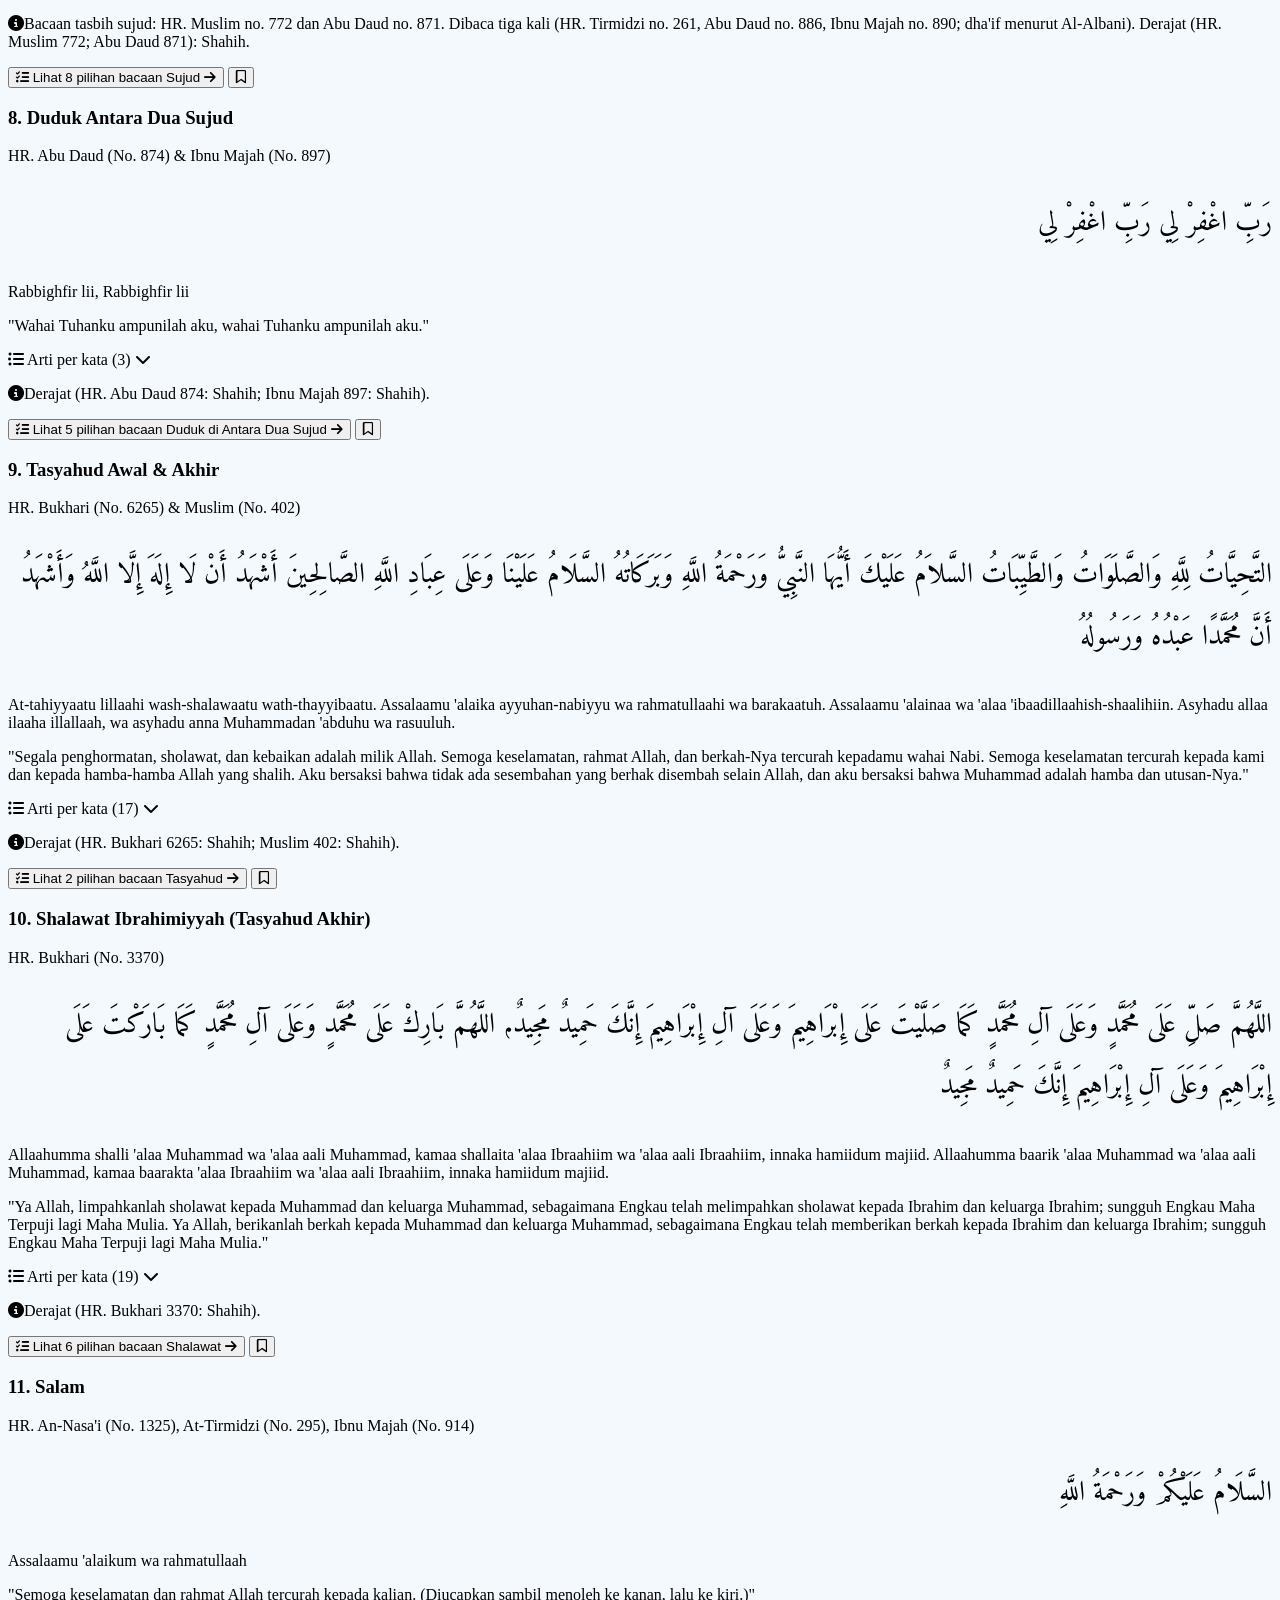
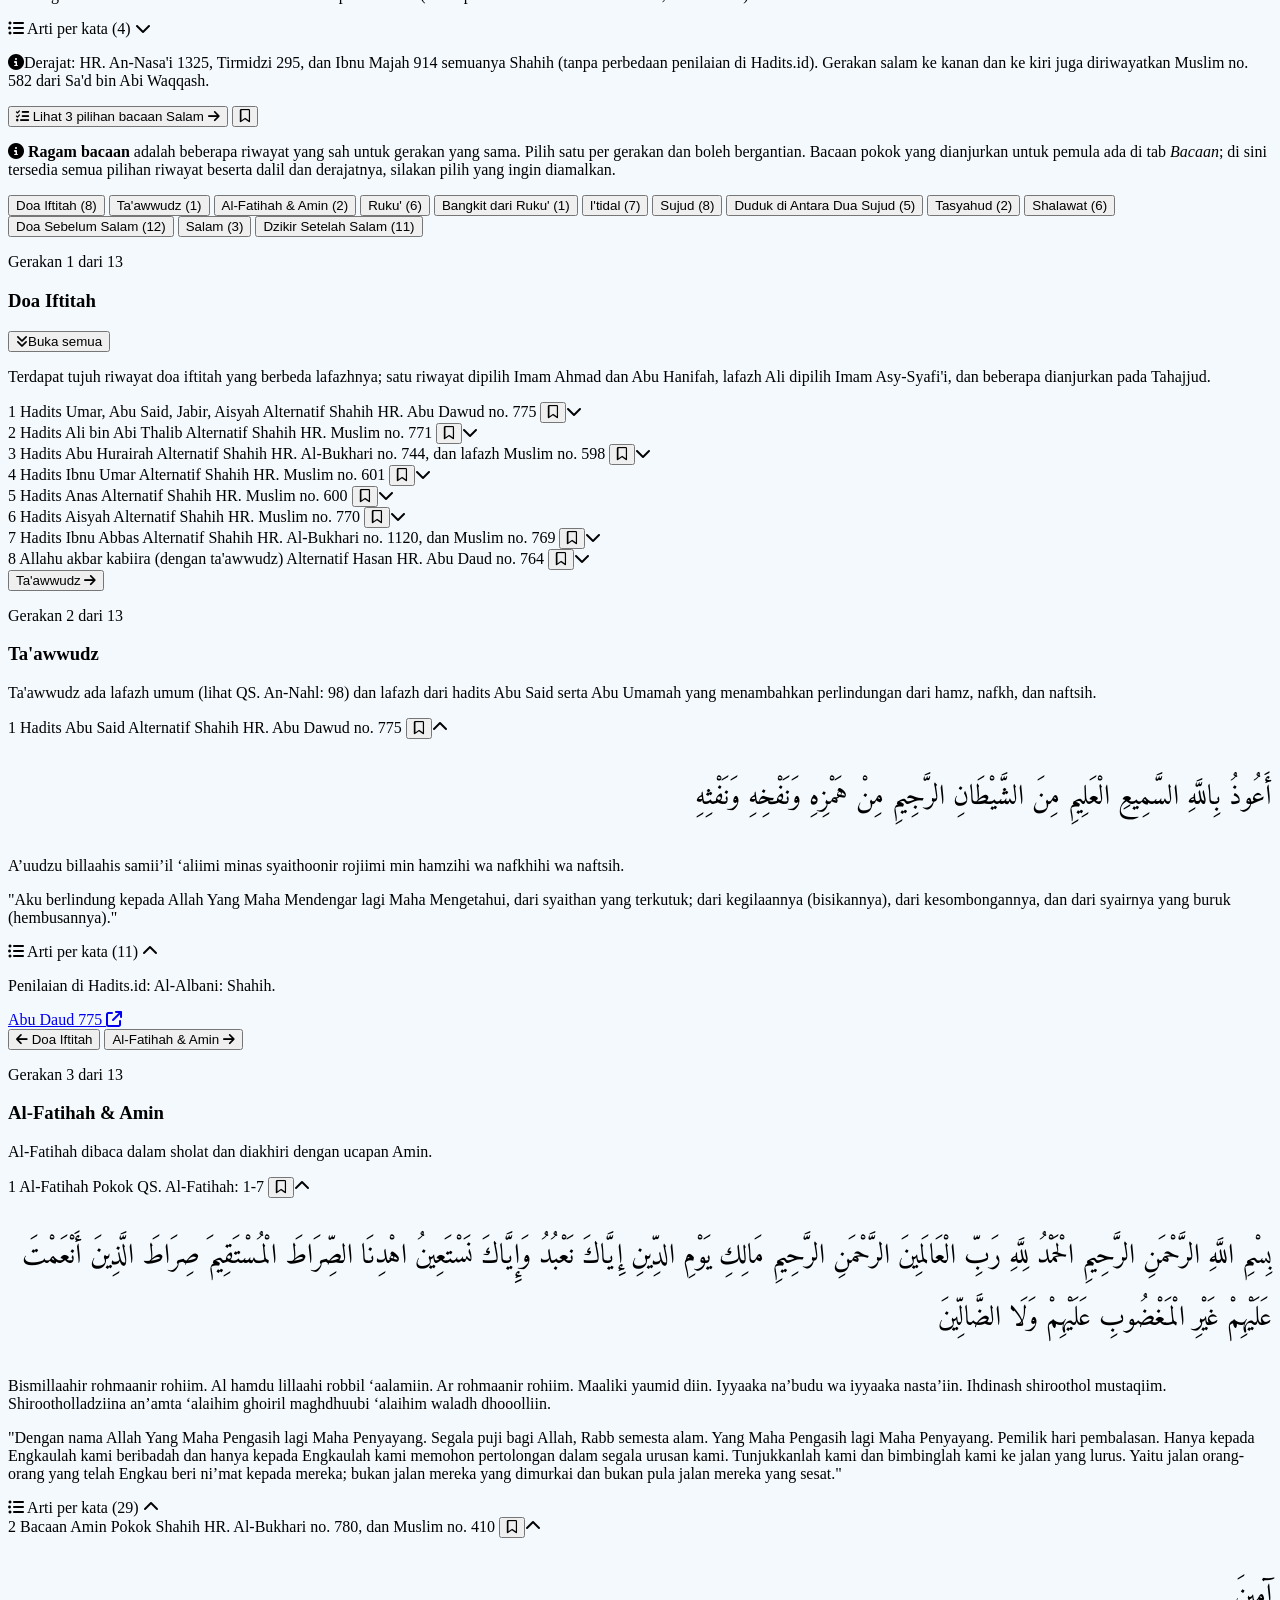
==== commit 9ddb7272: "expand collaps arti per kata" ====
--- a/bacaan-sholat/index.html
+++ b/bacaan-sholat/index.html
@@ -550,108 +550,11 @@
                         <!-- 2. Bacaan -->
                         <div class="bg-white p-3 rounded-lg border border-emerald-100">
                             <p class="text-xs font-bold text-emerald-800 mb-1">Bacaan Setelah Wudhu (tambahan doa: HR. At-Tirmidzi no. 55; dishahihkan Al-Albani, sebagian ulama mendha'ifkan)</p>
-                            <p class="font-arabic arabic-size text-right text-emerald-950 my-2 leading-loose" dir="rtl" data-words="grid">
+                            <p class="font-arabic arabic-size text-right text-emerald-950 my-2 leading-loose" dir="rtl">
                                 أَشْهَدُ أَنْ لَا إِلَهَ إِلَّا اللَّهُ وَحْدَهُ لَا شَرِيكَ لَهُ وَأَشْهَدُ أَنَّ مُحَمَّدًا عَبْدُهُ وَرَسُولُهُ، اللَّهُمَّ اجْعَلْنِي مِنَ التَّوَّابِينَ وَاجْعَلْنِي مِنَ الْمُتَطَهِّرِينَ
                             </p>
                             <p class="text-xs text-slate-600 mb-2">Asyhadu allaa ilaaha illallaahu wahdahu laa syariika lah, wa asyhadu anna Muhammadan 'abduhu wa rasuuluh. Allaahummaj'alnii minat tawwaabiina waj'alnii minal mutathahhiriin.</p>
                             <p class="text-xs text-slate-700 italic">"Aku bersaksi bahwa tidak ada sesembahan yang berhak disembah selain Allah semata, tidak ada sekutu bagi-Nya, dan aku bersaksi bahwa Muhammad adalah hamba dan utusan-Nya. Ya Allah, jadikanlah aku termasuk orang-orang yang bertaubat dan jadikanlah aku termasuk orang-orang yang bersuci."</p>
-                        </div>
-
-                        <!-- 3. Arti per kata -->
-                        <div>
-                            <p class="text-xs font-bold text-emerald-800 mb-2">Arti Per Kata</p>
-                            <div class="grid grid-cols-2 sm:grid-cols-3 gap-2">
-                            <div class="bg-white p-2 rounded-lg border border-emerald-100 text-center">
-                                <p class="font-arabic text-lg text-emerald-950" dir="rtl" data-words="off">أَشْهَدُ</p>
-                                <p class="text-[11px] text-slate-500 italic">asyhadu</p>
-                                <p class="text-xs font-semibold text-emerald-800">aku bersaksi</p>
-                            </div>
-                            <div class="bg-white p-2 rounded-lg border border-emerald-100 text-center">
-                                <p class="font-arabic text-lg text-emerald-950" dir="rtl" data-words="off">أَنْ</p>
-                                <p class="text-[11px] text-slate-500 italic">an</p>
-                                <p class="text-xs font-semibold text-emerald-800">bahwa</p>
-                            </div>
-                            <div class="bg-white p-2 rounded-lg border border-emerald-100 text-center">
-                                <p class="font-arabic text-lg text-emerald-950" dir="rtl" data-words="off">لَا</p>
-                                <p class="text-[11px] text-slate-500 italic">laa</p>
-                                <p class="text-xs font-semibold text-emerald-800">tidak ada</p>
-                            </div>
-                            <div class="bg-white p-2 rounded-lg border border-emerald-100 text-center">
-                                <p class="font-arabic text-lg text-emerald-950" dir="rtl" data-words="off">إِلَهَ</p>
-                                <p class="text-[11px] text-slate-500 italic">ilaaha</p>
-                                <p class="text-xs font-semibold text-emerald-800">sesembahan (yang berhak disembah)</p>
-                            </div>
-                            <div class="bg-white p-2 rounded-lg border border-emerald-100 text-center">
-                                <p class="font-arabic text-lg text-emerald-950" dir="rtl" data-words="off">إِلَّا</p>
-                                <p class="text-[11px] text-slate-500 italic">illaa</p>
-                                <p class="text-xs font-semibold text-emerald-800">selain</p>
-                            </div>
-                            <div class="bg-white p-2 rounded-lg border border-emerald-100 text-center">
-                                <p class="font-arabic text-lg text-emerald-950" dir="rtl" data-words="off">اللَّهُ</p>
-                                <p class="text-[11px] text-slate-500 italic">Allaah</p>
-                                <p class="text-xs font-semibold text-emerald-800">Allah</p>
-                            </div>
-                            <div class="bg-white p-2 rounded-lg border border-emerald-100 text-center">
-                                <p class="font-arabic text-lg text-emerald-950" dir="rtl" data-words="off">وَحْدَهُ</p>
-                                <p class="text-[11px] text-slate-500 italic">wahdahu</p>
-                                <p class="text-xs font-semibold text-emerald-800">Dia semata</p>
-                            </div>
-                            <div class="bg-white p-2 rounded-lg border border-emerald-100 text-center">
-                                <p class="font-arabic text-lg text-emerald-950" dir="rtl" data-words="off">لَا شَرِيكَ لَهُ</p>
-                                <p class="text-[11px] text-slate-500 italic">laa syariika lah</p>
-                                <p class="text-xs font-semibold text-emerald-800">tidak ada sekutu bagi-Nya</p>
-                            </div>
-                            <div class="bg-white p-2 rounded-lg border border-emerald-100 text-center">
-                                <p class="font-arabic text-lg text-emerald-950" dir="rtl" data-words="off">وَأَشْهَدُ</p>
-                                <p class="text-[11px] text-slate-500 italic">wa asyhadu</p>
-                                <p class="text-xs font-semibold text-emerald-800">dan aku bersaksi</p>
-                            </div>
-                            <div class="bg-white p-2 rounded-lg border border-emerald-100 text-center">
-                                <p class="font-arabic text-lg text-emerald-950" dir="rtl" data-words="off">أَنَّ</p>
-                                <p class="text-[11px] text-slate-500 italic">anna</p>
-                                <p class="text-xs font-semibold text-emerald-800">bahwa</p>
-                            </div>
-                            <div class="bg-white p-2 rounded-lg border border-emerald-100 text-center">
-                                <p class="font-arabic text-lg text-emerald-950" dir="rtl" data-words="off">مُحَمَّدًا</p>
-                                <p class="text-[11px] text-slate-500 italic">Muhammadan</p>
-                                <p class="text-xs font-semibold text-emerald-800">Muhammad</p>
-                            </div>
-                            <div class="bg-white p-2 rounded-lg border border-emerald-100 text-center">
-                                <p class="font-arabic text-lg text-emerald-950" dir="rtl" data-words="off">عَبْدُهُ</p>
-                                <p class="text-[11px] text-slate-500 italic">'abduhu</p>
-                                <p class="text-xs font-semibold text-emerald-800">hamba-Nya</p>
-                            </div>
-                            <div class="bg-white p-2 rounded-lg border border-emerald-100 text-center">
-                                <p class="font-arabic text-lg text-emerald-950" dir="rtl" data-words="off">وَرَسُولُهُ</p>
-                                <p class="text-[11px] text-slate-500 italic">wa rasuuluh</p>
-                                <p class="text-xs font-semibold text-emerald-800">dan utusan-Nya</p>
-                            </div>
-                            <div class="bg-white p-2 rounded-lg border border-emerald-100 text-center">
-                                <p class="font-arabic text-lg text-emerald-950" dir="rtl" data-words="off">اللَّهُمَّ</p>
-                                <p class="text-[11px] text-slate-500 italic">Allaahumma</p>
-                                <p class="text-xs font-semibold text-emerald-800">Ya Allah</p>
-                            </div>
-                            <div class="bg-white p-2 rounded-lg border border-emerald-100 text-center">
-                                <p class="font-arabic text-lg text-emerald-950" dir="rtl" data-words="off">اجْعَلْنِي</p>
-                                <p class="text-[11px] text-slate-500 italic">ij'alnii</p>
-                                <p class="text-xs font-semibold text-emerald-800">jadikanlah aku</p>
-                            </div>
-                            <div class="bg-white p-2 rounded-lg border border-emerald-100 text-center">
-                                <p class="font-arabic text-lg text-emerald-950" dir="rtl" data-words="off">مِنَ التَّوَّابِينَ</p>
-                                <p class="text-[11px] text-slate-500 italic">minat tawwaabiin</p>
-                                <p class="text-xs font-semibold text-emerald-800">termasuk orang-orang yang banyak bertaubat</p>
-                            </div>
-                            <div class="bg-white p-2 rounded-lg border border-emerald-100 text-center">
-                                <p class="font-arabic text-lg text-emerald-950" dir="rtl" data-words="off">وَاجْعَلْنِي</p>
-                                <p class="text-[11px] text-slate-500 italic">waj'alnii</p>
-                                <p class="text-xs font-semibold text-emerald-800">dan jadikanlah aku</p>
-                            </div>
-                            <div class="bg-white p-2 rounded-lg border border-emerald-100 text-center">
-                                <p class="font-arabic text-lg text-emerald-950" dir="rtl" data-words="off">مِنَ الْمُتَطَهِّرِينَ</p>
-                                <p class="text-[11px] text-slate-500 italic">minal mutathahhiriin</p>
-                                <p class="text-xs font-semibold text-emerald-800">termasuk orang-orang yang bersuci</p>
-                            </div>
-                            </div>
                         </div>
                     </div>
                 </div>
